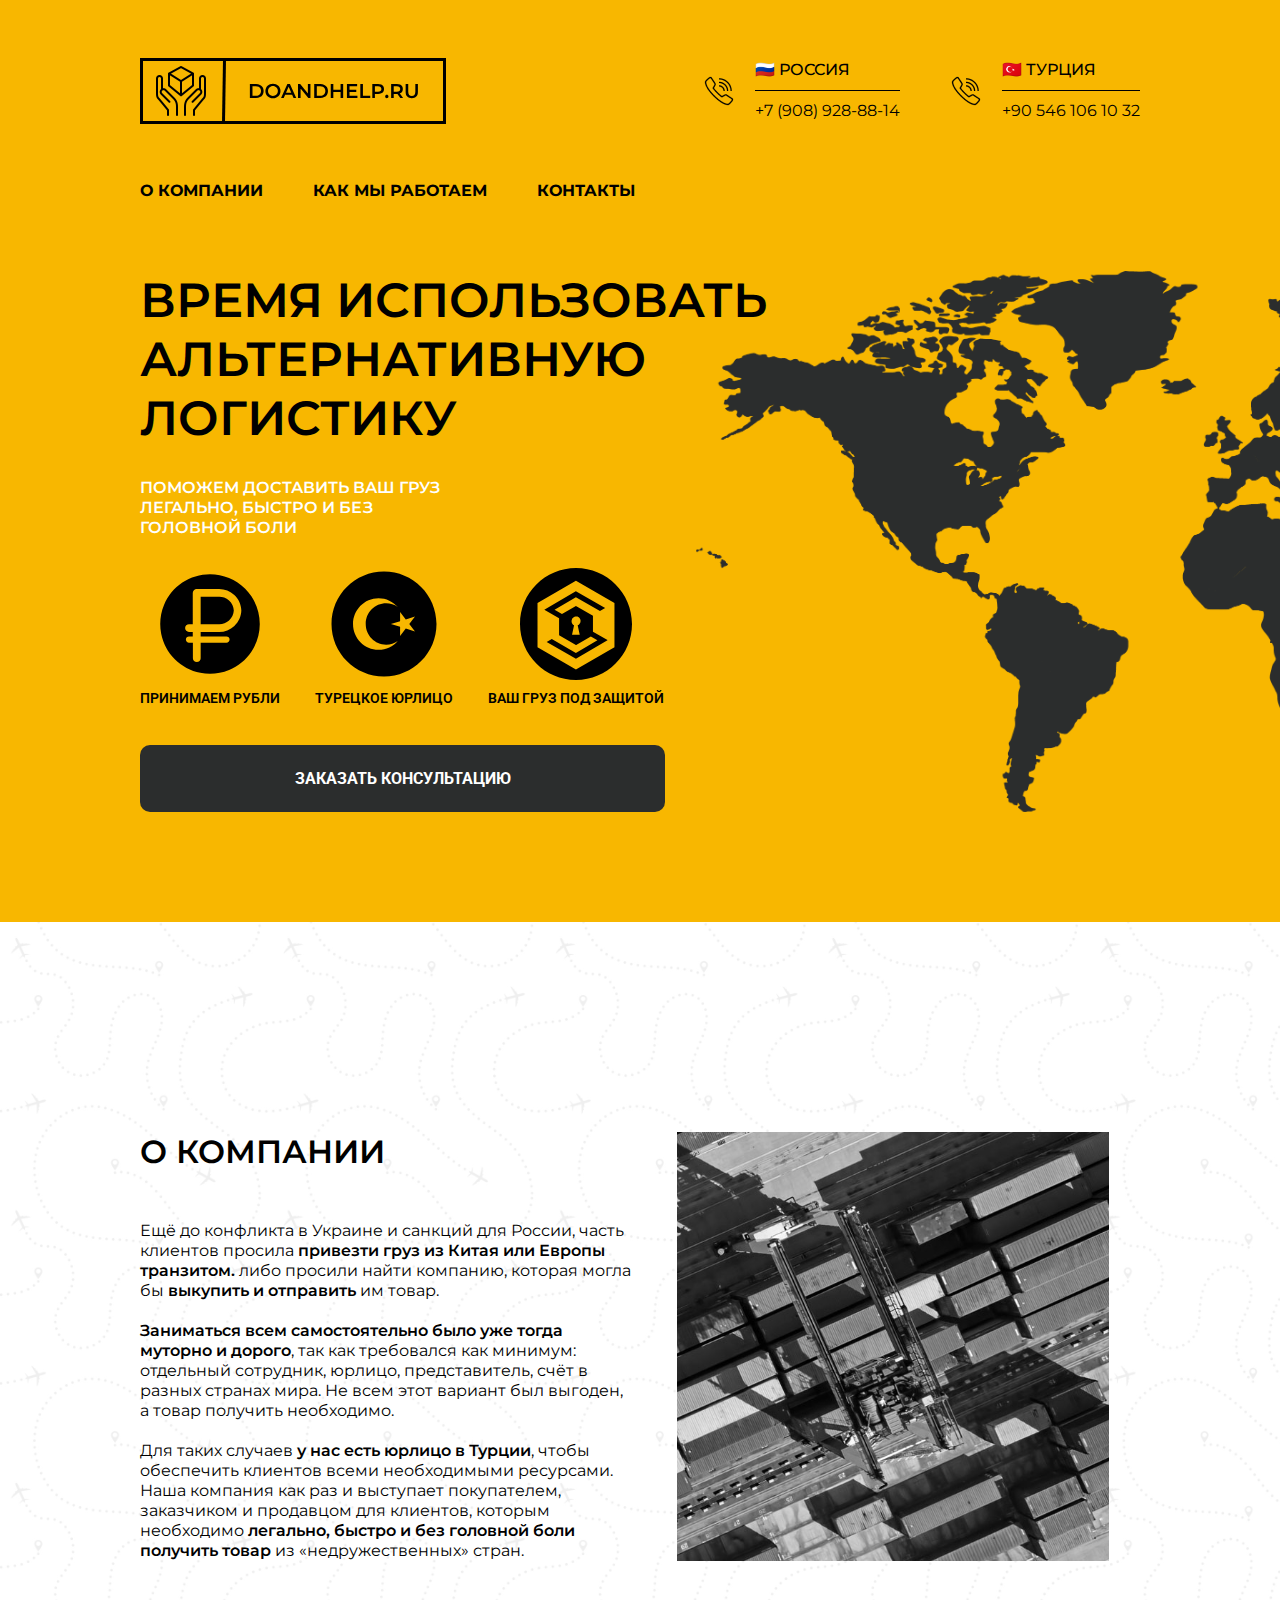
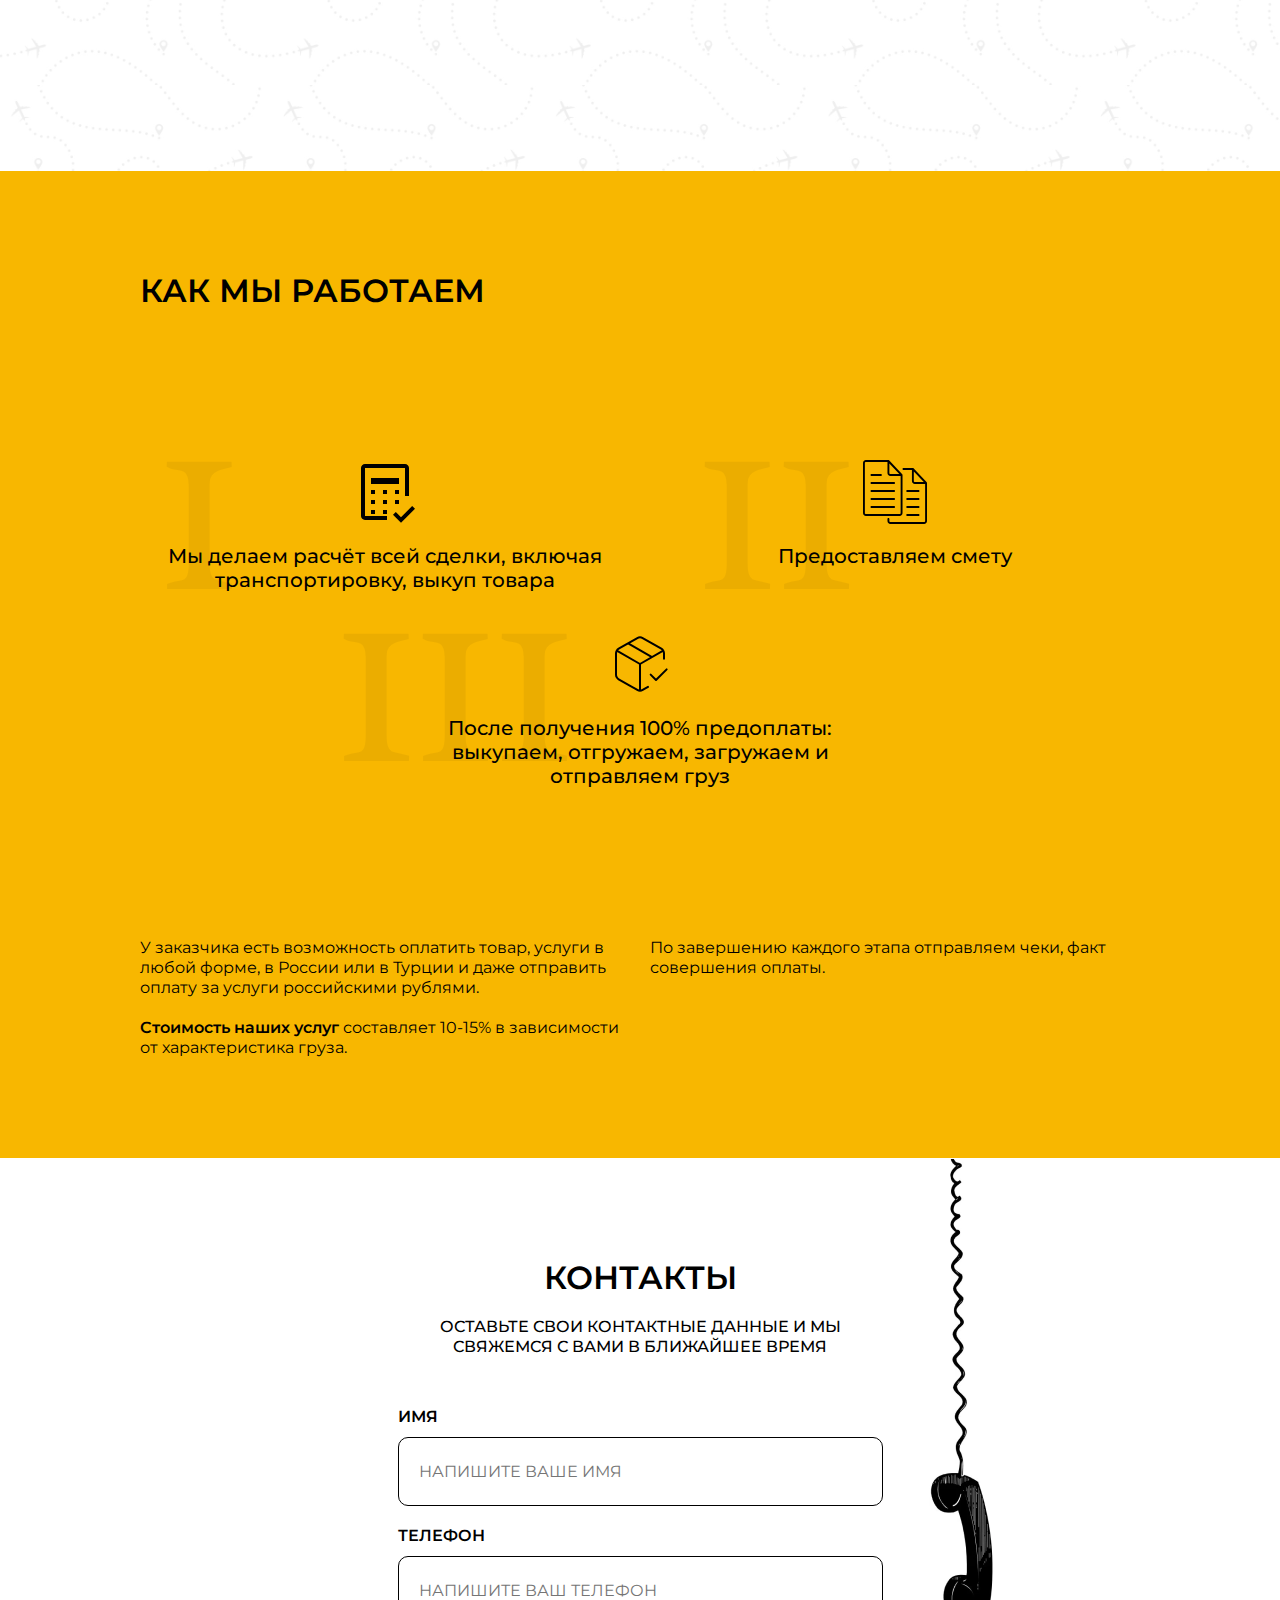
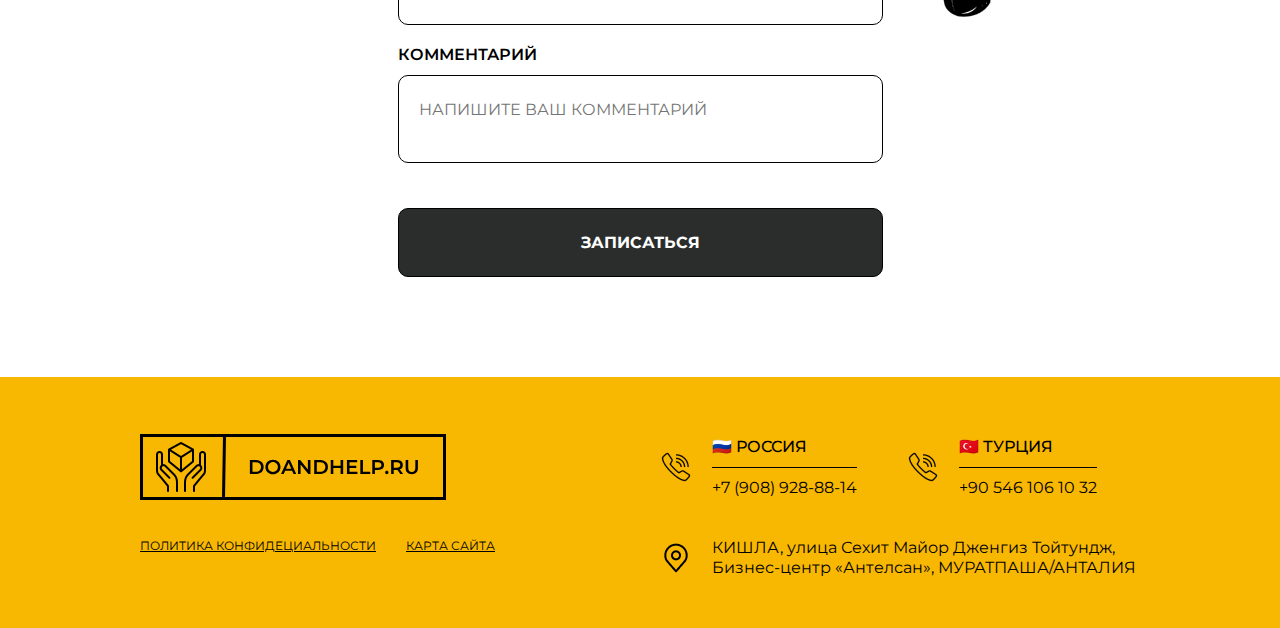
==== index.html @ f9868780 "init" ====
<!DOCTYPE html>
<html lang="ru">
  <head>
    <meta charset="UTF-8" />
    <meta name="format-detection" content="telephone=no" />
    <meta charset="utf-8" />
    <meta name="viewport" content="width=device-width, initial-scale=1.0" />
    <link rel="stylesheet" type="text/css" href="main/css/style.css?v=1" />
    <link
      href="https://fonts.googleapis.com/css2?family=Montserrat:ital,wght@0,400;0,500;0,600;0,700;1,400;1,600&display=swap"
      rel="stylesheet"
    />
    <script src="main/js/main.js" defer></script>
    <title>Title</title>
  </head>

  <body id="phone__menu-id-body">
    <div class="wrapper">
<header class="header">
  <div class="container">
    <div class="info__top d-flex-wrap">
      <div class="logo">
        <img src="main/img/icon/logo.svg" alt="" />
      </div>
      <div class="phone__menu">
        <div class="phone__open js-phone__open">
          <svg>
            <use xlink:href="/main/sprite/icon.svg#menu-btn"></use>
          </svg>
        </div>
        <nav id="phone__menu-id" class="phone__menu-nav">
          <div class="container">
            <div class="phone__main">
              <div class="phone__top">
                <div class="logo">
                  <img src="main/img/icon/logo.svg" alt="" />
                </div>
                <div class="phone__close js-phone__close">
                  <svg>
                    <use xlink:href="main/sprite/icon.svg#close-btn"></use>
                  </svg>
                </div>
              </div>
              <ul class="phone__menu-ul">
                <li class="phone__menu-li">
                  <a href="#about" class="phone__menu-a js-phone__close"
                    >О компании</a
                  >
                </li>
                <li class="phone__menu-li">
                  <a href="#work" class="phone__menu-a js-phone__close"
                    >как мы работаем</a
                  >
                </li>
                <li class="phone__menu-li">
                  <a href="#contacts" class="phone__menu-a js-phone__close"
                    >контакты</a
                  >
                </li>
              </ul>
              <div class="phone__bottom">
                <h3>
                  поможем доставить ваш груз легально, быстро и без головной
                  боли
                </h3>
                <ul class="d-flex">
                  <li class="d-flex">
                    <ul>
                      <li class="info__country">🇷🇺 Россия</li>
                      <li class="info__phone">
                        <a href="tel:+79089288814">+7 (908) 928-88-14</a>
                      </li>
                    </ul>
                  </li>
                  <li class="d-flex">
                    <ul>
                      <li class="info__country">🇹🇷 турция</li>
                      <li class="info__phone">
                        <a href="tel:+905461061032">+90 546 106 10 32</a>
                      </li>
                    </ul>
                  </li>
                </ul>
              </div>
            </div>
          </div>
        </nav>
      </div>
      <ul class="d-flex">
        <li class="d-flex">
          <ul>
            <li class="info__country">🇷🇺 Россия</li>
            <li class="info__phone">
              <a href="tel:+79089288814">+7 (908) 928-88-14</a>
            </li>
          </ul>
        </li>
        <li class="d-flex">
          <ul>
            <li class="info__country">🇹🇷 турция</li>
            <li class="info__phone">
              <a href="tel:+905461061032">+90 546 106 10 32</a>
            </li>
          </ul>
        </li>
      </ul>
    </div>
    <div class="header__bottom">
      <nav class="header__menu">
        <ul class="header__menu-ul">
          <li class="header__menu-li">
            <a href="#about" class="menu__a">о компании</a>
          </li>
          <li class="header__menu-li">
            <a href="#work" class="menu__a">как мы работаем</a>
          </li>
          <li class="header__menu-li">
            <a href="#contacts" class="menu__a">контакты</a>
          </li>
        </ul>
      </nav>
    </div>
  </div>
</header>

      <main class="main">
        <section class="section__main-back">
          <div class="container">
            <div class="section__main">
              <div class="title__main">
                <h1>ВРЕМЯ ИСПОЛЬЗОВАТЬ<br />АЛЬТЕРНАТИВНУЮ<br />ЛОГИСТИКУ</h1>
                <h3>
                  поможем доставить ваш груз<br />легально, быстро и без<br />головной
                  боли
                </h3>
              </div>
              <div class="services">
                <ul class="d-flex">
                  <li>принимаем рубли</li>
                  <li>турецкое юрлицо</li>
                  <li>ваш груз под защитой</li>
                </ul>
              </div>
              <a href="#" class="btn btn__main d-flex js-popup__main"
                >заказать консультацию</a
              >
            </div>
          </div>
        </section>
        <a name="about"></a>
        <section class="section__about-back">
          <div class="container">
            <div class="section__about d-flex-wrap">
              <article class="about__block-left">
                <h2 class="title__block">О компании</h2>
                <p class="text__block">
                  Ещё до конфликта в Украине и санкций для России, часть
                  клиентов просила
                  <span>привезти груз из Китая или Европы транзитом.</span> либо
                  просили найти компанию, которая могла бы
                  <span>выкупить и отправить</span> им товар.<br /><br />
                  <span
                    >Заниматься всем самостоятельно было уже тогда муторно и
                    дорого</span
                  >, так как требовался как минимум: отдельный сотрудник,
                  юрлицо, представитель, счёт в разных странах мира. Не всем
                  этот вариант был выгоден, а товар получить необходимо.<br /><br />Для
                  таких случаев <span>у нас есть юрлицо в Турции</span>, чтобы
                  обеспечить клиентов всеми необходимыми ресурсами. Наша
                  компания как раз и выступает покупателем, заказчиком и
                  продавцом для клиентов, которым необходимо
                  <span
                    >легально, быстро и без головной боли получить товар</span
                  >
                  из «недружественных» стран.
                </p>
              </article>
              <div class="about__block-right d-flex">
                <div class="about__img">
                  <img
                    src="/main/img/photo/about.png"
                    alt="О компании Doandhelp"
                  />
                </div>
              </div>
            </div>
          </div>
        </section>
        <a name="work"></a>
        <section class="section__work">
          <div class="container">
            <h2 class="title__block">Как мы работаем</h2>
            <div class="work-grid">
              <div class="work__block">
                <p class="text__block text__block-one">
                  Мы делаем расчёт всей сделки, включая транспортировку, выкуп
                  товара<span>I</span>
                </p>
              </div>
              <div class="work__block">
                <p class="text__block text__block-two">
                  Предоставляем смету<span>II</span>
                </p>
              </div>
              <div class="work__block work__block-big">
                <p class="text__block text__block-three">
                  После получения 100% предоплаты: выкупаем, отгружаем,
                  загружаем и отправляем груз<span>III</span>
                </p>
              </div>
            </div>
            <div class="work__info-main d-flex-wrap">
              <div class="work__info">
                <p class="text__block">
                  У заказчика есть возможность оплатить товар, услуги в любой
                  форме, в России или в Турции и даже отправить оплату за услуги
                  российскими рублями.<br /><br />
                  <span>Стоимость наших услуг</span> составляет 10-15% в
                  зависимости от характеристика груза.
                </p>
              </div>
              <div class="work__info">
                <p class="text__block">
                  По завершению каждого этапа отправляем чеки, факт совершения
                  оплаты.
                </p>
              </div>
            </div>
          </div>
        </section>
        <a name="contacts"></a>
        <section class="section__contacts">
          <div class="phone__abs">
            <img src="/main/img/photo/contact.png" alt="phone" />
          </div>
          <div class="container">
            <div class="contacts d-flex-col">
              <h2 class="title__block">Контакты</h2>
              <p>
                Оставьте свои контактные данные и мы свяжемся с вами в ближайшее
                время
              </p>
              <form action="post">
                <div class="contacts__form d-flex-col">
                  <div class="d-flex-col">
                    <label class="input__label" for="name-form">Имя</label>
                    <input
                      type="text"
                      name="name-form"
                      id="name-form"
                      class="input-lab"
                      required=""
                      placeholder="Напишите ваше имя"
                    />
                  </div>
                  <div class="d-flex-col">
                    <label class="input__label" for="phone-form">Телефон</label>
                    <input
                      type="text"
                      name="phone-form"
                      id="phone-form"
                      class="input-lab"
                      required=""
                      placeholder="Напишите ваш телефон"
                    />
                  </div>
                  <div class="d-flex-col">
                    <label class="input__label" for="message-form"
                      >Комментарий</label
                    >
                    <textarea
                      name="message-form"
                      class="input-lab"
                      required=""
                      placeholder="Напишите ваш комментарий"
                    ></textarea>
                  </div>
                  <input
                    type="submit"
                    id="button-form"
                    value="Записаться"
                    class="contacts__submit input-lab btn"
                  />
                </div>
              </form>
            </div>
          </div>
        </section>
      </main>

      <a class="js-back__top btn" title="Наверх">&uarr;</a>

<footer class="footer">
  <div class="container">
    <div class="footer__main">
      <div class="info__top d-flex-wrap">
        <div class="logo">
          <img src="main/img/icon/logo.svg" alt="" />
        </div>
        <ul class="d-flex">
          <li class="d-flex">
            <ul>
              <li class="info__country">🇷🇺 Россия</li>
              <li class="info__phone">
                <a href="tel:+79089288814">+7 (908) 928-88-14</a>
              </li>
            </ul>
          </li>
          <li class="d-flex">
            <ul>
              <li class="info__country">🇹🇷 турция</li>
              <li class="info__phone">
                <a href="tel:+905461061032">+90 546 106 10 32</a>
              </li>
            </ul>
          </li>
        </ul>
      </div>
      <div class="footer__bottom">
        <div class="d-flex-wrap">
          <div class="footer__info footer__info-left d-flex-wrap">
            <a href="main/download/text.rar" download=""
              >Политика конфидециальности</a
            >
            <a href="#">карта сайта</a>
          </div>
          <div class="footer__info footer__info-right d-flex">
            <span
              >КИШЛА, улица Сехит Майор Дженгиз Тойтундж, Бизнес-центр
              «Антелсан», МУРАТПАША/АНТАЛИЯ</span
            >
          </div>
        </div>
      </div>
    </div>
  </div>
</footer>
<div class="main__popup">
  <div class="cart-body">
    <div class="cart-close"></div>
    <div class="phone__abs">
      <img src="/main/img/photo/contact.png" alt="phone" />
    </div>
    <div class="contacts d-flex-col">
      <p>
        Оставьте свои контактные данные и мы свяжемся с вами в ближайшее время
      </p>
      <form action="post">
        <div class="contacts__form d-flex-col">
          <div class="d-flex-col">
            <label class="input__label phone__label" for="name-form">Имя</label>
            <input
              type="text"
              name="name-form"
              id="name-form"
              class="input-lab phone-lab"
              required=""
              placeholder="Напишите ваше имя"
            />
          </div>
          <div class="d-flex-col">
            <label class="input__label phone__label" for="phone-form"
              >Телефон</label
            >
            <input
              type="text"
              name="phone-form"
              id="phone-form"
              class="input-lab phone-lab"
              required=""
              placeholder="Напишите ваш телефон"
            />
          </div>
          <div class="d-flex-col">
            <label class="input__label phone__label" for="message-form"
              >Комментарий</label
            >
            <textarea
              name="message-form"
              class="input-lab phone-lab"
              required=""
              placeholder="Напишите ваш комментарий"
            ></textarea>
          </div>
          <input
            type="submit"
            id="button-form"
            value="Записаться"
            class="contacts__submit input-lab btn"
          />
        </div>
      </form>
    </div>
  </div>
</div>
    </div>
  </body>
</html>
---- main/css/style.css ----
@charset "UTF-8";
@import url("https://fonts.googleapis.com/css2?family=Roboto:wght@400;500;700&display=swap");
@import url("https://fonts.googleapis.com/css2?family=Radley&display=swap");
* {
  padding: 0px;
  margin: 0px;
  border: 0px;
}

*,
*:before,
*:after {
  -webkit-box-sizing: border-box;
          box-sizing: border-box;
}

:focus,
:active {
  outline: none;
}

a:focus,
a:active {
  outline: none;
}

html,
body {
  height: 100%;
}

body {
  line-height: 1;
  -ms-text-size-adjust: 100%;
  -moz-text-size-adjust: 100%;
  -webkit-text-size-adjust: 100%;
  -webkit-font-smoothing: antialiased;
  -moz-osx-font-smoothing: grayscale;
}

input,
button,
textarea {
  font-size: inherit;
}

button {
  cursor: pointer;
  color: inherit;
  background-color: inherit;
}

a {
  color: inherit;
}

a:link,
a:visited {
  text-decoration: none;
}

a:hover {
  text-decoration: none;
}

ul li {
  list-style: none;
}

img {
  vertical-align: top;
}

h1,
h2,
h3,
h4,
h5,
h6 {
  font-weight: inherit;
  font-size: inherit;
}

hr {
  border: none;
  background-color: #a0a1a1;
  color: #a0a1a1;
  height: 0.8px;
  width: 90%;
  margin: 0 auto;
}

@font-face {
  font-family: "20094";
  src: url("../fonts/20094.ttf") format("truetype");
  font-style: normal;
  font-weight: normal;
}
* {
  font-family: "Montserrat", sans-serif;
}

.d-flex {
  display: -webkit-box;
  display: -ms-flexbox;
  display: flex;
}

.d-flex-col {
  display: -webkit-box;
  display: -ms-flexbox;
  display: flex;
  -webkit-box-orient: vertical;
  -webkit-box-direction: normal;
      -ms-flex-direction: column;
          flex-direction: column;
}

.d-flex-row {
  display: -webkit-box;
  display: -ms-flexbox;
  display: flex;
  -webkit-box-orient: horizontal;
  -webkit-box-direction: normal;
      -ms-flex-direction: row;
          flex-direction: row;
}

.d-flex-wrap {
  display: -webkit-box;
  display: -ms-flexbox;
  display: flex;
  -ms-flex-wrap: wrap;
      flex-wrap: wrap;
}

.wrapper {
  min-height: 100%;
  display: -webkit-box;
  display: -ms-flexbox;
  display: flex;
  -webkit-box-orient: vertical;
  -webkit-box-direction: normal;
      -ms-flex-direction: column;
          flex-direction: column;
  position: relative;
  overflow: hidden;
  background-color: #f8b700;
}

.container {
  max-width: 1030px;
  margin: 0 auto;
  padding: 0 15px 0 15px;
}

/*-----Header-----*/
.header {
  position: relative;
  padding-top: 3.125rem;
}
@media (max-width: 1280px) {
  .header {
    padding-top: calc(
    1.875rem + (50 - 30) * ((100vw - 600px) /
          (1280 - 600))
  );
  }
}
@media (max-width: 600px) {
  .header {
    padding-top: calc(
    1.25rem + (30 - 20) * ((100vw - 320px) /
          (600 - 320))
  );
  }
  .header > .container > .info__top > div {
    -webkit-box-flex: 1;
        -ms-flex: 1 1 auto;
            flex: 1 1 auto;
  }
}

.info__top {
  -webkit-box-pack: justify;
      -ms-flex-pack: justify;
          justify-content: space-between;
  gap: 0.625rem;
  -webkit-box-align: center;
      -ms-flex-align: center;
          align-items: center;
}
.info__top > div {
  -webkit-box-flex: 1;
      -ms-flex: 1 1 14.40625rem;
          flex: 1 1 14.40625rem;
}
.info__top > ul {
  gap: 3.125rem;
  -webkit-box-flex: 1;
      -ms-flex: 1 1 20.65625rem;
          flex: 1 1 20.65625rem;
  -webkit-box-pack: end;
      -ms-flex-pack: end;
          justify-content: flex-end;
}
@media (max-width: 1280px) {
  .info__top > ul {
    gap: calc(
    0.625rem + (50 - 10) * ((100vw - 600px) /
          (1280 - 600))
  );
  }
}
@media (max-width: 600px) {
  .info__top > ul {
    gap: calc(
    0.625rem + (50 - 10) * ((100vw - 320px) /
          (600 - 320))
  );
    -ms-flex-pack: distribute;
        justify-content: space-around;
  }
}
.info__top > ul > li::before {
  content: " ";
  display: block;
  background-image: url(../img/icon/phone.png);
  background-repeat: no-repeat;
  background-size: contain;
  width: 32px;
  height: 32px;
  margin-right: 1.25rem;
  -ms-flex-item-align: center;
      -ms-grid-row-align: center;
      align-self: center;
}
@media (max-width: 1280px) {
  .info__top > ul > li::before {
    width: calc(
    16px + (32 - 16) * ((100vw - 600px) /
          (1280 - 600))
  );
    height: calc(
    16px + (32 - 16) * ((100vw - 600px) /
          (1280 - 600))
  );
    margin-right: calc(
    0.625rem + (20 - 10) * ((100vw - 600px) /
          (1280 - 600))
  );
  }
}
@media (max-width: 600px) {
  .info__top > ul > li::before {
    width: calc(
    16px + (32 - 16) * ((100vw - 320px) /
          (600 - 320))
  );
    height: calc(
    16px + (32 - 16) * ((100vw - 320px) /
          (600 - 320))
  );
    margin-right: calc(
    0.625rem + (20 - 10) * ((100vw - 320px) /
          (600 - 320))
  );
  }
}

.info__country,
.info__phone {
  font-size: 1rem;
  line-height: 1.25rem;
  text-transform: uppercase;
  color: #000000;
  padding: 0.625rem 0;
  white-space: nowrap;
}
@media (max-width: 1280px) {
  .info__country,
.info__phone {
    font-size: calc(
    0.875rem + (16 - 14) * ((100vw - 600px) /
          (1280 - 600))
  );
    line-height: calc(
    1.125rem + (20 - 18) * ((100vw - 600px) /
          (1280 - 600))
  );
    padding: calc(
    0.3125rem + (10 - 5) * ((100vw - 600px) /
          (1280 - 600))
  ) 0;
  }
}
@media (max-width: 600px) {
  .info__country,
.info__phone {
    font-size: calc(
    0.75rem + (16 - 12) * ((100vw - 320px) /
          (600 - 320))
  );
    line-height: calc(
    1rem + (20 - 16) * ((100vw - 320px) /
          (600 - 320))
  );
    padding: calc(
    0.3125rem + (10 - 5) * ((100vw - 320px) /
          (600 - 320))
  ) 0;
  }
}

.info__country {
  font-weight: 500;
}

.info__phone {
  font-weight: 400;
  border-top: 1px solid #000000;
  cursor: pointer;
}

.header__bottom {
  display: -webkit-box;
  display: -ms-flexbox;
  display: flex;
  margin-top: 3.125rem;
}

.logo {
  max-width: 306px;
  max-height: 66px;
}
@media (max-width: 600px) {
  .logo {
    max-width: calc(
    9.375rem + (306 - 150) * ((100vw - 320px) /
          (600 - 320))
  );
  }
}
.logo img {
  width: 100%;
  height: 100%;
  -o-object-fit: contain;
     object-fit: contain;
}

@media (max-width: 600px) {
  .header__menu {
    display: none;
  }
}
.header__menu-ul {
  display: -webkit-box;
  display: -ms-flexbox;
  display: flex;
  gap: 3.125rem;
}

.header__menu-li a {
  font-weight: 700;
  font-size: 1rem;
  line-height: 1.25rem;
  text-transform: uppercase;
  color: #000000;
}

.phone__menu {
  display: none;
}

@media (max-width: 600px) {
  .phone__menu {
    display: block;
  }
}
.phone__open {
  width: 35px;
  height: 35px;
  position: relative;
  margin-left: auto;
}

.phone__open svg {
  width: 100%;
  height: 100%;
  -o-object-fit: contain;
     object-fit: contain;
  position: absolute;
  top: 0;
  left: 0;
  cursor: pointer;
}

.phone__menu-nav {
  width: 0;
  position: fixed;
  top: 0;
  left: 0;
  right: 0;
  overflow-x: hidden;
  -webkit-transition: 0.3s;
  transition: 0.3s;
  height: 100%;
  background: #f7f7f7;
  background-color: #f8b700;
  z-index: 1000;
}
.phone__menu-nav > .container {
  height: 100%;
}
.phone__menu-nav::before {
  display: block;
  content: "";
  position: absolute;
  top: 0;
  left: 0;
  right: 0;
  bottom: 0;
  background: url(../img/background/back.png);
  z-index: -1;
  background-repeat: no-repeat;
  background-size: cover;
  opacity: 0.1;
  background-position-x: -600px;
}

.phone__top {
  display: -webkit-box;
  display: -ms-flexbox;
  display: flex;
  -webkit-box-pack: justify;
      -ms-flex-pack: justify;
          justify-content: space-between;
  width: 100%;
  -webkit-box-align: center;
      -ms-flex-align: center;
          align-items: center;
}
@media (max-width: 600px) {
  .phone__top {
    padding-top: calc(
    1.25rem + (30 - 20) * ((100vw - 320px) /
          (600 - 320))
  );
  }
}

.phone__main {
  display: -webkit-box;
  display: -ms-flexbox;
  display: flex;
  -webkit-box-orient: vertical;
  -webkit-box-direction: normal;
      -ms-flex-direction: column;
          flex-direction: column;
  -webkit-box-align: center;
      -ms-flex-align: center;
          align-items: center;
  -webkit-box-pack: justify;
      -ms-flex-pack: justify;
          justify-content: space-between;
  height: 100%;
}

.phone__bottom h3 {
  font-weight: 600;
  font-size: 1rem;
  line-height: 1.25rem;
  text-align: center;
  text-transform: uppercase;
  color: #000000;
  padding-bottom: 2.8125rem;
}
.phone__bottom > .d-flex {
  -ms-flex-pack: distribute;
      justify-content: space-around;
}
.phone__bottom > ul > li::before {
  content: " ";
  display: block;
  background-image: url(../img/icon/phone.png);
  background-repeat: no-repeat;
  background-size: contain;
  width: 32px;
  height: 32px;
  margin-right: 1.25rem;
  -ms-flex-item-align: center;
      -ms-grid-row-align: center;
      align-self: center;
}
@media (max-width: 1280px) {
  .phone__bottom > ul > li::before {
    width: calc(
    16px + (32 - 16) * ((100vw - 600px) /
          (1280 - 600))
  );
    height: calc(
    16px + (32 - 16) * ((100vw - 600px) /
          (1280 - 600))
  );
    margin-right: calc(
    0.625rem + (20 - 10) * ((100vw - 600px) /
          (1280 - 600))
  );
  }
}
@media (max-width: 600px) {
  .phone__bottom > ul > li::before {
    width: calc(
    16px + (32 - 16) * ((100vw - 320px) /
          (600 - 320))
  );
    height: calc(
    16px + (32 - 16) * ((100vw - 320px) /
          (600 - 320))
  );
    margin-right: calc(
    0.625rem + (20 - 10) * ((100vw - 320px) /
          (600 - 320))
  );
  }
}

.phone__close {
  width: 25px;
  height: 25px;
}

.phone__close svg {
  width: 100%;
  height: 100%;
  -o-object-fit: cover;
     object-fit: cover;
  cursor: pointer;
}

.phone__menu-ul {
  display: -webkit-box;
  display: -ms-flexbox;
  display: flex;
  -webkit-box-orient: vertical;
  -webkit-box-direction: normal;
      -ms-flex-direction: column;
          flex-direction: column;
  gap: 10px;
  -webkit-box-align: center;
      -ms-flex-align: center;
          align-items: center;
}

.phone__menu-li {
  padding: 5px 0;
}

.phone__menu-a {
  font-weight: 700;
  font-size: 1.5625rem;
  line-height: 1.875rem;
  text-align: center;
  text-transform: uppercase;
  color: #000000;
  white-space: nowrap;
}

.js-open__menu {
  width: 100%;
}

.js-close__menu {
  width: 0;
}

/*-----Main------*/
.main {
  -webkit-box-flex: 1;
      -ms-flex: 1 1 auto;
          flex: 1 1 auto;
}

.section__main-back {
  background-image: url(../img/background/back.png);
  background-repeat: no-repeat;
  background-size: contain;
  background-position-x: calc(
    360px + (775 - 360) * ((100vw - 600px) /
          (1440 - 600))
  );
}
@media (max-width: 600px) {
  .section__main-back {
    background-image: none;
  }
}

.section__main {
  margin-bottom: 6.875rem;
}

.title__main {
  margin-top: 4.375rem;
}
@media (max-width: 600px) {
  .title__main {
    margin-top: calc(
    1.875rem + (70 - 30) * ((100vw - 320px) /
          (600 - 320))
  );
  }
}
.title__main h1,
.title__main h3 {
  font-weight: 600;
  text-transform: uppercase;
}
.title__main h1 {
  font-size: 3rem;
  line-height: 3.6875rem;
  color: #000000;
}
@media (max-width: 1280px) {
  .title__main h1 {
    font-size: calc(
    1.875rem + (48 - 30) * ((100vw - 600px) /
          (1280 - 600))
  );
    line-height: calc(
    2.5rem + (59 - 40) * ((100vw - 600px) /
          (1280 - 600))
  );
  }
}
@media (max-width: 600px) {
  .title__main h1 {
    font-size: calc(
    1.375rem + (40 - 22) * ((100vw - 320px) /
          (600 - 320))
  );
    line-height: calc(
    2.1875rem + (50 - 35) * ((100vw - 320px) /
          (600 - 320))
  );
  }
}
.title__main h3 {
  margin-top: 1.875rem;
  font-size: 1rem;
  line-height: 1.25rem;
  color: #ffffff;
}
@media (max-width: 1280px) {
  .title__main h3 {
    font-size: calc(
    0.875rem + (16 - 14) * ((100vw - 600px) /
          (1280 - 600))
  );
    line-height: calc(
    1.25rem + (20 - 20) * ((100vw - 600px) /
          (1280 - 600))
  );
  }
}
@media (max-width: 600px) {
  .title__main h3 {
    font-size: calc(
    0.875rem + (16 - 14) * ((100vw - 320px) /
          (600 - 320))
  );
    line-height: calc(
    1.25rem + (20 - 20) * ((100vw - 320px) /
          (600 - 320))
  );
    margin-top: calc(
    1.875rem + (50 - 30) * ((100vw - 320px) /
          (600 - 320))
  );
  }
}

.services {
  margin: 1.875rem 0 2.5rem 0;
}
@media (max-width: 600px) {
  .services {
    margin: calc(
    3.125rem + (80 - 50) * ((100vw - 320px) /
          (600 - 320))
  ) 0 calc(
    2.5rem + (70 - 40) * ((100vw - 320px) /
          (600 - 320))
  ) 0;
  }
}
.services ul {
  gap: 2.1875rem;
}
@media (max-width: 1280px) {
  .services ul {
    gap: calc(
    1.25rem + (35 - 20) * ((100vw - 600px) /
          (1280 - 600))
  );
  }
}
@media (max-width: 600px) {
  .services ul {
    gap: calc(
    0.9375rem + (35 - 15) * ((100vw - 320px) /
          (600 - 320))
  );
  }
}
.services ul > li {
  font-family: "Roboto";
  font-weight: 600;
  font-size: 0.875rem;
  line-height: 1rem;
  text-transform: uppercase;
  color: #000000;
  text-align: center;
}
@media (max-width: 1280px) {
  .services ul > li {
    font-size: calc(
    0.75rem + (14 - 12) * ((100vw - 600px) /
          (1280 - 600))
  );
    line-height: calc(
    0.875rem + (14 - 14) * ((100vw - 600px) /
          (1280 - 600))
  );
  }
}
@media (max-width: 600px) {
  .services ul > li {
    font-size: calc(
    0.625rem + (14 - 10) * ((100vw - 320px) /
          (600 - 320))
  );
    line-height: calc(
    0.75rem + (14 - 12) * ((100vw - 320px) /
          (600 - 320))
  );
  }
}
.services ul > li::before {
  content: " ";
  display: block;
  background-repeat: no-repeat;
  background-size: contain;
  width: 64px;
  height: 64px;
  margin: 0 auto;
  margin-bottom: 0.625rem;
}
@media (max-width: 1280px) {
  .services ul > li::before {
    width: calc(
    49px + (64 - 49) * ((100vw - 600px) /
          (1280 - 600))
  );
    height: calc(
    49px + (64 - 49) * ((100vw - 600px) /
          (1280 - 600))
  );
  }
}
@media (max-width: 1280px) {
  .services ul > li::before {
    width: calc(
    44px + (64 - 44) * ((100vw - 320px) /
          (600 - 320))
  );
    height: calc(
    44px + (64 - 44) * ((100vw - 320px) /
          (600 - 320))
  );
  }
}
.services ul > li:nth-child(1)::before {
  background-image: url(../img/icon/ruble.svg);
}
.services ul > li:nth-child(2)::before {
  background-image: url(../img/icon/turkey.svg);
}
.services ul > li:nth-child(3)::before {
  background-image: url(../img/icon/block.svg);
}

.btn__main {
  font-family: "Roboto", sans-serif;
  font-weight: 700;
  font-size: 1rem;
  line-height: 1.1875rem;
  text-transform: uppercase;
  color: #ffffff;
  background: #2b2d2d;
  border-radius: 0.625rem;
  -webkit-border-radius: 0.625rem;
  -moz-border-radius: 0.625rem;
  -ms-border-radius: 0.625rem;
  -o-border-radius: 0.625rem;
  max-width: 32.8125rem;
  -webkit-box-flex: 1;
      -ms-flex: 1;
          flex: 1;
  padding: 1.5rem;
  -webkit-box-pack: center;
      -ms-flex-pack: center;
          justify-content: center;
}
@media (max-width: 1280px) {
  .btn__main {
    max-width: calc(
    26.875rem + (525 - 430) * ((100vw - 600px) /
          (1280 - 600))
  );
  }
}
@media (max-width: 600px) {
  .btn__main {
    max-width: calc(
    23.125rem + (525 - 370) * ((100vw - 400px) /
          (600 - 400))
  );
  }
}

.btn {
  transition: 0.3s;
  -webkit-transition: 0.3s;
  -moz-transition: 0.3s;
  -ms-transition: 0.3s;
  -o-transition: 0.3s;
  cursor: pointer;
}
.btn:hover {
  background: #000000;
}
.btn:active {
  background: #101010;
}

/*-----SECOND SECTION-----*/
.section__about-back {
  background-color: #ffffff;
  position: relative;
  z-index: 0;
}
.section__about-back::before {
  display: block;
  content: "";
  position: absolute;
  top: 0;
  left: 0;
  right: 0;
  bottom: 0;
  background: url(../img/background/back3.png);
  z-index: -1;
  background-repeat: repeat;
  background-size: contain;
}

.section__about {
  gap: 0.625rem;
  padding: 13.125rem 0;
}
@media (max-width: 1280px) {
  .section__about {
    padding: calc(
    7.5rem + (210 - 120) * ((100vw - 600px) /
          (1280 - 600))
  ) 0;
  }
}
@media (max-width: 600px) {
  .section__about {
    gap: calc(
    1.875rem + (40 - 30) * ((100vw - 320px) /
          (600 - 320))
  );
    padding: calc(
    4.375rem + (120 - 70) * ((100vw - 320px) /
          (600 - 320))
  ) 0;
  }
}

.about__block-left {
  -webkit-box-flex: 1;
      -ms-flex: 1 1 17.53125rem;
          flex: 1 1 17.53125rem;
}
.about__block-left h2 {
  margin-bottom: 3.125rem;
}
@media (max-width: 1280px) {
  .about__block-left h2 {
    margin-bottom: calc(
    1.25rem + (50 - 20) * ((100vw - 600px) /
          (1280 - 600))
  );
  }
}
@media (max-width: 600px) {
  .about__block-left h2 {
    margin-bottom: calc(
    1.25rem + (50 - 20) * ((100vw - 320px) /
          (600 - 320))
  );
  }
}

.about__block-right {
  -webkit-box-flex: 1;
      -ms-flex: 1 1 17.53125rem;
          flex: 1 1 17.53125rem;
}

.title__block {
  font-weight: 600;
  font-size: 2rem;
  line-height: 2.4375rem;
  text-transform: uppercase;
  color: #000000;
}
@media (max-width: 1280px) {
  .title__block {
    font-size: calc(
    1.25rem + (32 - 20) * ((100vw - 600px) /
          (1280 - 600))
  );
    line-height: calc(
    1.6875rem + (39 - 27) * ((100vw - 600px) /
          (1280 - 600))
  );
  }
}
@media (max-width: 600px) {
  .title__block {
    font-size: calc(
    1.25rem + (32 - 20) * ((100vw - 320px) /
          (600 - 320))
  );
    line-height: calc(
    1.6875rem + (39 - 27) * ((100vw - 320px) /
          (600 - 320))
  );
  }
}

.text__block {
  font-weight: 400;
  font-size: 1rem;
  line-height: 1.25rem;
  color: #000000;
}
.text__block span {
  font-weight: 600;
}
@media (max-width: 1280px) {
  .text__block {
    font-size: calc(
    0.875rem + (16 - 14) * ((100vw - 600px) /
          (1280 - 600))
  );
    line-height: calc(
    1.125rem + (20 - 18) * ((100vw - 600px) /
          (1280 - 600))
  );
  }
}
@media (max-width: 600px) {
  .text__block {
    font-size: calc(
    0.875rem + (16 - 14) * ((100vw - 320px) /
          (600 - 320))
  );
    line-height: calc(
    1.125rem + (20 - 18) * ((100vw - 320px) /
          (600 - 320))
  );
  }
}

.about__img {
  max-width: 432px;
  max-height: 432px;
  margin: 0 auto;
}
@media (max-width: 600px) {
  .about__img {
    max-width: 600px;
  }
}
.about__img img {
  -o-object-fit: cover;
     object-fit: cover;
  width: 100%;
  height: 100%;
}

/*-----SECOND SECTION-----*/
/*-----WORK-----*/
.section__work {
  padding: 6.25rem 0;
}
@media (max-width: 600px) {
  .section__work {
    padding: calc(
    4.375rem + (100 - 70) * ((100vw - 320px) /
          (600 - 320))
  ) 0;
  }
}

.work-grid {
  margin: 9.375rem 0;
  display: -ms-grid;
  display: grid;
  grid-template-columns: repeat(auto-fit, minmax(21.875rem, 1fr));
  -webkit-column-gap: 1.25rem;
     -moz-column-gap: 1.25rem;
          column-gap: 1.25rem;
  row-gap: 2.5rem;
}
@media (max-width: 750px) {
  .work-grid {
    grid-template-columns: repeat(auto-fit, minmax(17.21875rem, 1fr));
  }
}
@media (max-width: 600px) {
  .work-grid {
    margin: calc(
    5rem + (150 - 80) * ((100vw - 320px) /
          (600 - 320))
  ) 0;
  }
}

.work__block {
  display: -webkit-box;
  display: -ms-flexbox;
  display: flex;
  -webkit-box-pack: center;
      -ms-flex-pack: center;
          justify-content: center;
}
.work__block > .text__block {
  position: relative;
  text-align: center;
  font-weight: 500;
  font-size: 1.25rem;
  line-height: 1.5rem;
}
@media (max-width: 1280px) {
  .work__block > .text__block {
    font-size: calc(
    1rem + (20 - 16) * ((100vw - 600px) /
          (1280 - 600))
  );
    line-height: calc(
    1.25rem + (24 - 20) * ((100vw - 600px) /
          (1280 - 600))
  );
  }
}
@media (max-width: 600px) {
  .work__block > .text__block {
    font-size: calc(
    1rem + (20 - 16) * ((100vw - 320px) /
          (600 - 320))
  );
    line-height: calc(
    1.25rem + (24 - 20) * ((100vw - 320px) /
          (600 - 320))
  );
  }
}
.work__block > .text__block > span {
  position: absolute;
  top: 0;
  font-family: "Radley", serif;
  font-weight: 400;
  font-size: 200px;
  line-height: 125px;
  text-align: center;
  color: rgba(0, 0, 0, 0.05);
}
.work__block > .text__block::before {
  content: " ";
  display: block;
  background-repeat: no-repeat;
  background-size: contain;
  width: 64px;
  height: 64px;
  margin: 0 auto 20px auto;
}

.text__block-one > span {
  left: 1.25rem;
}
@media (max-width: 600px) {
  .text__block-one > span {
    left: calc(
    1.25rem + (90 - 20) * ((100vw - 320px) /
          (600 - 320))
  );
  }
}
.text__block-one::before {
  background-image: url(../img/icon/calc.svg);
}

.text__block-two > span {
  left: -5rem;
}
@media (max-width: 600px) {
  .text__block-two > span {
    left: calc(
    -1.875rem + (-80 - -30) * ((100vw - 320px) /
          (600 - 320))
  );
  }
}
.text__block-two::before {
  background-image: url(../img/icon/documents.svg);
}

.text__block-three > span {
  left: -5rem;
}
@media (max-width: 600px) {
  .text__block-three > span {
    left: calc(
    1.25rem + (27 - 20) * ((100vw - 320px) /
          (600 - 320))
  );
  }
}
.text__block-three::before {
  background-image: url(../img/icon/box.svg);
}

.work__block-big {
  -ms-grid-column-span: 2;
  grid-column: span 2;
}
@media (max-width: 600px) {
  .work__block-big {
    -ms-grid-column-span: 1;
    grid-column: span 1;
  }
}
.work__block-big > .text__block {
  max-width: 27.875rem;
}

.work__info-main {
  gap: 1.25rem;
}

.work__info {
  -webkit-box-flex: 1;
      -ms-flex: 1 1 17.53125rem;
          flex: 1 1 17.53125rem;
}

/*-----SECOND SECTION-----*/
/*-----CONTACTS-----*/
.section__contacts {
  background-color: #ffffff;
  padding: 6.25rem 0;
  position: relative;
}
@media (max-width: 600px) {
  .section__contacts {
    padding: calc(
    4.375rem + (100 - 70) * ((100vw - 320px) /
          (600 - 320))
  ) 0;
  }
}

.phone__abs {
  position: absolute;
  top: 0;
  right: 22%;
  width: 91px;
  height: 470px;
}
@media (max-width: 1280px) {
  .phone__abs {
    right: calc(
    5px + (280 - 5) * ((100vw - 600px) /
          (1280 - 600))
  );
  }
}
@media (max-width: 600px) {
  .phone__abs {
    display: none;
  }
}
.phone__abs img {
  width: 100%;
  height: 100%;
  -o-object-fit: contain;
     object-fit: contain;
}

.contacts {
  -webkit-box-align: center;
      -ms-flex-align: center;
          align-items: center;
  max-width: 30.3125rem;
  margin: 0 auto;
  position: relative;
}
@media (max-width: 1280px) {
  .contacts {
    max-width: calc(
    25rem + (485 - 400) * ((100vw - 600px) /
          (1280 - 600))
  );
  }
}
.contacts p {
  font-weight: 500;
  font-size: 1rem;
  line-height: 1.25rem;
  text-align: center;
  text-transform: uppercase;
  color: #000000;
  padding: 1.25rem 0 3.125rem 0;
}
@media (max-width: 1280px) {
  .contacts p {
    font-size: calc(
    0.875rem + (16 - 14) * ((100vw - 600px) /
          (1280 - 600))
  );
    line-height: calc(
    1.125rem + (20 - 18) * ((100vw - 600px) /
          (1280 - 600))
  );
  }
}
@media (max-width: 600px) {
  .contacts p {
    font-size: calc(
    0.875rem + (16 - 14) * ((100vw - 320px) /
          (600 - 320))
  );
    line-height: calc(
    1.125rem + (20 - 18) * ((100vw - 320px) /
          (600 - 320))
  );
  }
}
.contacts form {
  width: 100%;
}

.contacts__form {
  gap: 1.25rem;
}
.contacts__form div {
  width: 100%;
}

.input__label {
  font-weight: 600;
  font-size: 1rem;
  line-height: 1.25rem;
  text-transform: uppercase;
  color: #000000;
  margin-bottom: 0.625rem;
}
@media (max-width: 1280px) {
  .input__label {
    font-size: calc(
    0.875rem + (16 - 14) * ((100vw - 600px) /
          (1280 - 600))
  );
    line-height: calc(
    1.125rem + (20 - 18) * ((100vw - 600px) /
          (1280 - 600))
  );
  }
}
@media (max-width: 600px) {
  .input__label {
    font-size: calc(
    0.875rem + (16 - 14) * ((100vw - 320px) /
          (600 - 320))
  );
    line-height: calc(
    1.125rem + (20 - 18) * ((100vw - 320px) /
          (600 - 320))
  );
  }
}

.input-lab {
  -webkit-box-flex: 1;
      -ms-flex: 1;
          flex: 1;
  background: #ffffff;
  border: 1px solid #000000;
  border-radius: 0.625rem;
  padding: 1.5rem 0 1.5rem 1.25rem;
  font-weight: 400;
  font-size: 1rem;
  line-height: 1.1875rem;
  text-transform: uppercase;
  color: #666666;
  -webkit-border-radius: 0.625rem;
  -moz-border-radius: 0.625rem;
  -ms-border-radius: 0.625rem;
  -o-border-radius: 0.625rem;
  resize: none;
}
@media (max-width: 1280px) {
  .input-lab {
    font-size: calc(
    0.875rem + (16 - 14) * ((100vw - 600px) /
          (1280 - 600))
  );
    line-height: calc(
    1.0625rem + (19 - 17) * ((100vw - 600px) /
          (1280 - 600))
  );
  }
}
@media (max-width: 600px) {
  .input-lab {
    font-size: calc(
    0.875rem + (16 - 14) * ((100vw - 320px) /
          (600 - 320))
  );
    line-height: calc(
    1.0625rem + (19 - 17) * ((100vw - 320px) /
          (600 - 320))
  );
  }
}
.input-lab:focus {
  color: #000000;
}

.contacts__submit {
  margin-top: 1.5625rem;
  background: #2b2d2d;
  text-align: center;
  font-weight: 700;
  text-transform: uppercase;
  color: #ffffff;
  padding: 1.5rem 1.25rem 1.5rem 1.25rem;
}

/*-----CONTACTS-----*/
/*-----Footer-----*/
.footer {
  -webkit-box-flex: 0;
      -ms-flex: 0 0 auto;
          flex: 0 0 auto;
  padding: 3.125rem 0;
}

.footer__main > .info__top > .d-flex {
  max-width: 30rem;
  -webkit-box-pack: start;
      -ms-flex-pack: start;
          justify-content: flex-start;
}
@media (max-width: 600px) {
  .footer__main > .info__top > .d-flex {
    -ms-flex-pack: distribute;
        justify-content: space-around;
  }
}

.footer__bottom {
  margin-top: 1.875rem;
}
.footer__bottom > .d-flex-wrap {
  gap: 0.625rem;
}
@media (max-width: 600px) {
  .footer__bottom > .d-flex-wrap {
    gap: 2.5rem;
    -ms-flex-wrap: wrap-reverse;
        flex-wrap: wrap-reverse;
  }
}

.footer__info-left {
  -webkit-box-flex: 1;
      -ms-flex: 1 1 14.40625rem;
          flex: 1 1 14.40625rem;
  gap: 1.875rem;
}
@media (max-width: 1280px) {
  .footer__info-left {
    gap: calc(
    0.625rem + (30 - 10) * ((100vw - 600px) /
          (1280 - 600))
  );
  }
}
@media (max-width: 600px) {
  .footer__info-left {
    gap: calc(
    0.625rem + (30 - 10) * ((100vw - 320px) /
          (600 - 320))
  );
    -webkit-box-pack: center;
        -ms-flex-pack: center;
            justify-content: center;
  }
}

.footer__info-right {
  -webkit-box-flex: 1;
      -ms-flex: 1 1 20.65625rem;
          flex: 1 1 20.65625rem;
  -webkit-box-pack: end;
      -ms-flex-pack: end;
          justify-content: flex-end;
  max-width: 30rem;
}

.footer__info a,
.footer__info span {
  color: #000000;
  font-weight: 400;
}
.footer__info a {
  font-size: 0.75rem;
  line-height: 0.9375rem;
  -webkit-text-decoration-line: underline;
          text-decoration-line: underline;
  text-transform: uppercase;
}
@media (max-width: 1280px) {
  .footer__info a {
    font-size: calc(
    0.625rem + (12 - 10) * ((100vw - 600px) /
          (1280 - 600))
  );
    line-height: calc(
    0.8125rem + (15 - 13) * ((100vw - 600px) /
          (1280 - 600))
  );
  }
}
@media (max-width: 600px) {
  .footer__info a {
    font-size: calc(
    0.625rem + (12 - 10) * ((100vw - 320px) /
          (600 - 320))
  );
    line-height: calc(
    0.8125rem + (15 - 13) * ((100vw - 320px) /
          (600 - 320))
  );
  }
}
.footer__info span {
  font-size: 1rem;
  line-height: 1.25rem;
  display: -webkit-box;
  display: -ms-flexbox;
  display: flex;
}
@media (max-width: 1280px) {
  .footer__info span {
    font-size: calc(
    0.875rem + (16 - 14) * ((100vw - 600px) /
          (1280 - 600))
  );
    line-height: calc(
    1.125rem + (20 - 18) * ((100vw - 600px) /
          (1280 - 600))
  );
  }
}
@media (max-width: 600px) {
  .footer__info span {
    font-size: calc(
    0.75rem + (16 - 12) * ((100vw - 320px) /
          (600 - 320))
  );
    line-height: calc(
    1rem + (20 - 16) * ((100vw - 320px) /
          (600 - 320))
  );
  }
}
.footer__info span::before {
  content: " ";
  display: block;
  background-image: url(../img/icon/location.png);
  background-repeat: no-repeat;
  background-size: contain;
  width: 32px;
  height: 32px;
  margin-right: 1.25rem;
  -ms-flex-item-align: center;
      -ms-grid-row-align: center;
      align-self: center;
  -ms-flex-negative: 0;
      flex-shrink: 0;
}
@media (max-width: 1280px) {
  .footer__info span::before {
    width: calc(
    16px + (32 - 16) * ((100vw - 600px) /
          (1280 - 600))
  );
    height: calc(
    16px + (32 - 16) * ((100vw - 600px) /
          (1280 - 600))
  );
    margin-right: calc(
    0.625rem + (20 - 10) * ((100vw - 600px) /
          (1280 - 600))
  );
  }
}
@media (max-width: 600px) {
  .footer__info span::before {
    width: calc(
    16px + (32 - 16) * ((100vw - 320px) /
          (600 - 320))
  );
    height: calc(
    16px + (32 - 16) * ((100vw - 320px) /
          (600 - 320))
  );
    margin-right: calc(
    0.625rem + (20 - 10) * ((100vw - 320px) /
          (600 - 320))
  );
  }
}

/*btn up*/
.js-back__top {
  position: fixed;
  bottom: 80px;
  right: 60px;
  z-index: 999;
  width: 40px;
  height: 40px;
  text-align: center;
  line-height: 30px;
  background: #000000;
  color: #ffffff;
  cursor: pointer;
  border-radius: 2px;
  display: none;
  transition: 0.3s;
  -webkit-transition: 0.3s;
  -moz-transition: 0.3s;
  -ms-transition: 0.3s;
  -o-transition: 0.3s;
  -webkit-box-align: center;
      -ms-flex-align: center;
          align-items: center;
  -webkit-box-pack: center;
      -ms-flex-pack: center;
          justify-content: center;
  font-size: 1.5625rem;
}
@media (max-width: 600px) {
  .js-back__top {
    bottom: 30px;
    right: 15px;
  }
}

.js-back__top:hover {
  background: #141414;
}

.js-back__top-show {
  display: -webkit-box;
  display: -ms-flexbox;
  display: flex;
}

/*btn up*/
/*modal window popup main*/
/* Модальное окно */
.main__popup {
  display: none;
  /* visibility: hidden; */
  position: fixed;
  top: 0;
  left: 0;
  right: 0;
  bottom: 0;
  overflow: auto;
  width: 100%;
  height: 100%;
  background-color: rgba(0, 0, 0, 0.95);
  z-index: 1000;
}

.cart-body {
  position: relative;
  margin: auto;
  min-width: 12.5rem;
  min-height: 12.5rem;
  overflow: auto;
  border-radius: 3px;
  background: #ffffff;
  border: 1px solid #000000;
  z-index: 1;
  padding: 3.125rem 9.375rem 3.125rem 6.25rem;
}
@media (max-width: 1280px) {
  .cart-body {
    padding: calc(
    1.25rem + (50 - 20) * ((100vw - 600px) /
          (1280 - 600))
  ) calc(
    6.25rem + (150 - 100) * ((100vw - 600px) /
          (1280 - 600))
  ) calc(
    1.25rem + (50 - 20) * ((100vw - 600px) /
          (1280 - 600))
  ) calc(
    3.125rem + (100 - 50) * ((100vw - 600px) /
          (1280 - 600))
  );
  }
}
@media (max-width: 600px) {
  .cart-body {
    padding: calc(
    1.25rem + (50 - 20) * ((100vw - 320px) /
          (600 - 320))
  ) calc(
    0.9375rem + (50 - 15) * ((100vw - 320px) /
          (600 - 320))
  ) calc(
    1.25rem + (50 - 20) * ((100vw - 320px) /
          (600 - 320))
  ) calc(
    0.9375rem + (50 - 15) * ((100vw - 320px) /
          (600 - 320))
  );
  }
}
.cart-body > .phone__abs {
  right: 15px;
}
@media (max-width: 600px) {
  .cart-body > .contacts > p {
    padding: calc(
    0.9375rem + (20 - 15) * ((100vw - 320px) /
          (600 - 320))
  ) 0 calc(
    1.875rem + (50 - 30) * ((100vw - 320px) /
          (600 - 320))
  ) 0;
  }
}
@media (max-width: 600px) {
  .cart-body > .contacts {
    max-width: calc(
    15.625rem + (400 - 250) * ((100vw - 320px) /
          (600 - 320))
  );
  }
}

.cart-close {
  position: absolute;
  top: 0.625rem;
  right: 0.625rem;
  cursor: pointer;
  height: 1.25rem;
  width: 1.25rem;
  background-image: url(../img/icon/close.svg);
  background-repeat: no-repeat;
  background-size: contain;
  fill: #000000;
  z-index: 1;
}

.phone__label {
  font-weight: 600;
  font-size: 1rem;
  line-height: 1.25rem;
  text-transform: uppercase;
  color: #000000;
  margin-bottom: 0.625rem;
}
@media (max-width: 600px) {
  .phone__label {
    font-size: calc(
    0.75rem + (16 - 12) * ((100vw - 320px) /
          (600 - 320))
  );
    line-height: calc(
    1rem + (20 - 16) * ((100vw - 320px) /
          (600 - 320))
  );
  }
}

.phone-lab {
  -webkit-box-flex: 1;
      -ms-flex: 1;
          flex: 1;
  background: #ffffff;
  border: 1px solid #000000;
  border-radius: 0.625rem;
  padding: 1.5rem 0 1.5rem 1.25rem;
  font-weight: 400;
  font-size: 1rem;
  line-height: 1.1875rem;
  text-transform: uppercase;
  color: #666666;
  -webkit-border-radius: 0.625rem;
  -moz-border-radius: 0.625rem;
  -ms-border-radius: 0.625rem;
  -o-border-radius: 0.625rem;
  resize: none;
}
@media (max-width: 600px) {
  .phone-lab {
    font-size: calc(
    0.75rem + (16 - 12) * ((100vw - 320px) /
          (600 - 320))
  );
    line-height: calc(
    0.9375rem + (19 - 15) * ((100vw - 320px) /
          (600 - 320))
  );
    padding: calc(
    0.9375rem + (24 - 15) * ((100vw - 320px) /
          (600 - 320))
  );
  }
}
.phone-lab:focus {
  color: #000000;
}

/*modal window popup*/
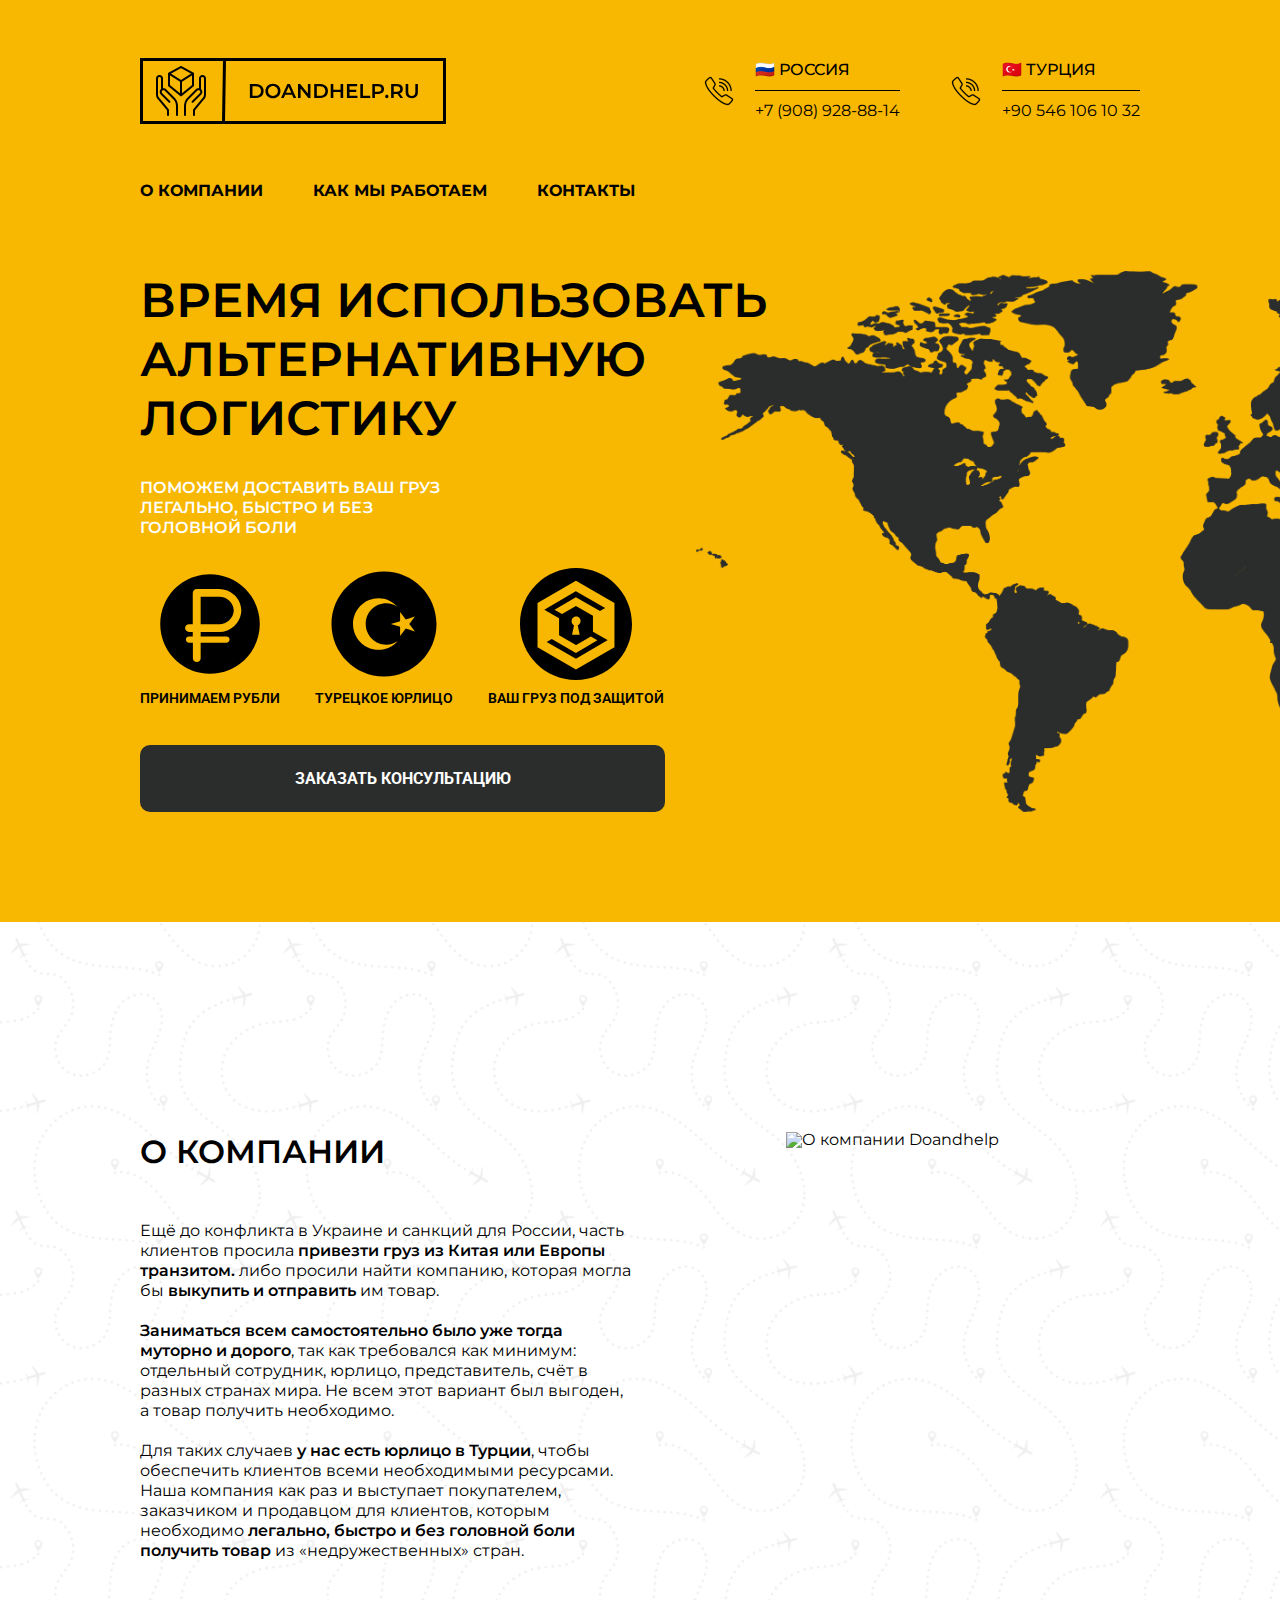
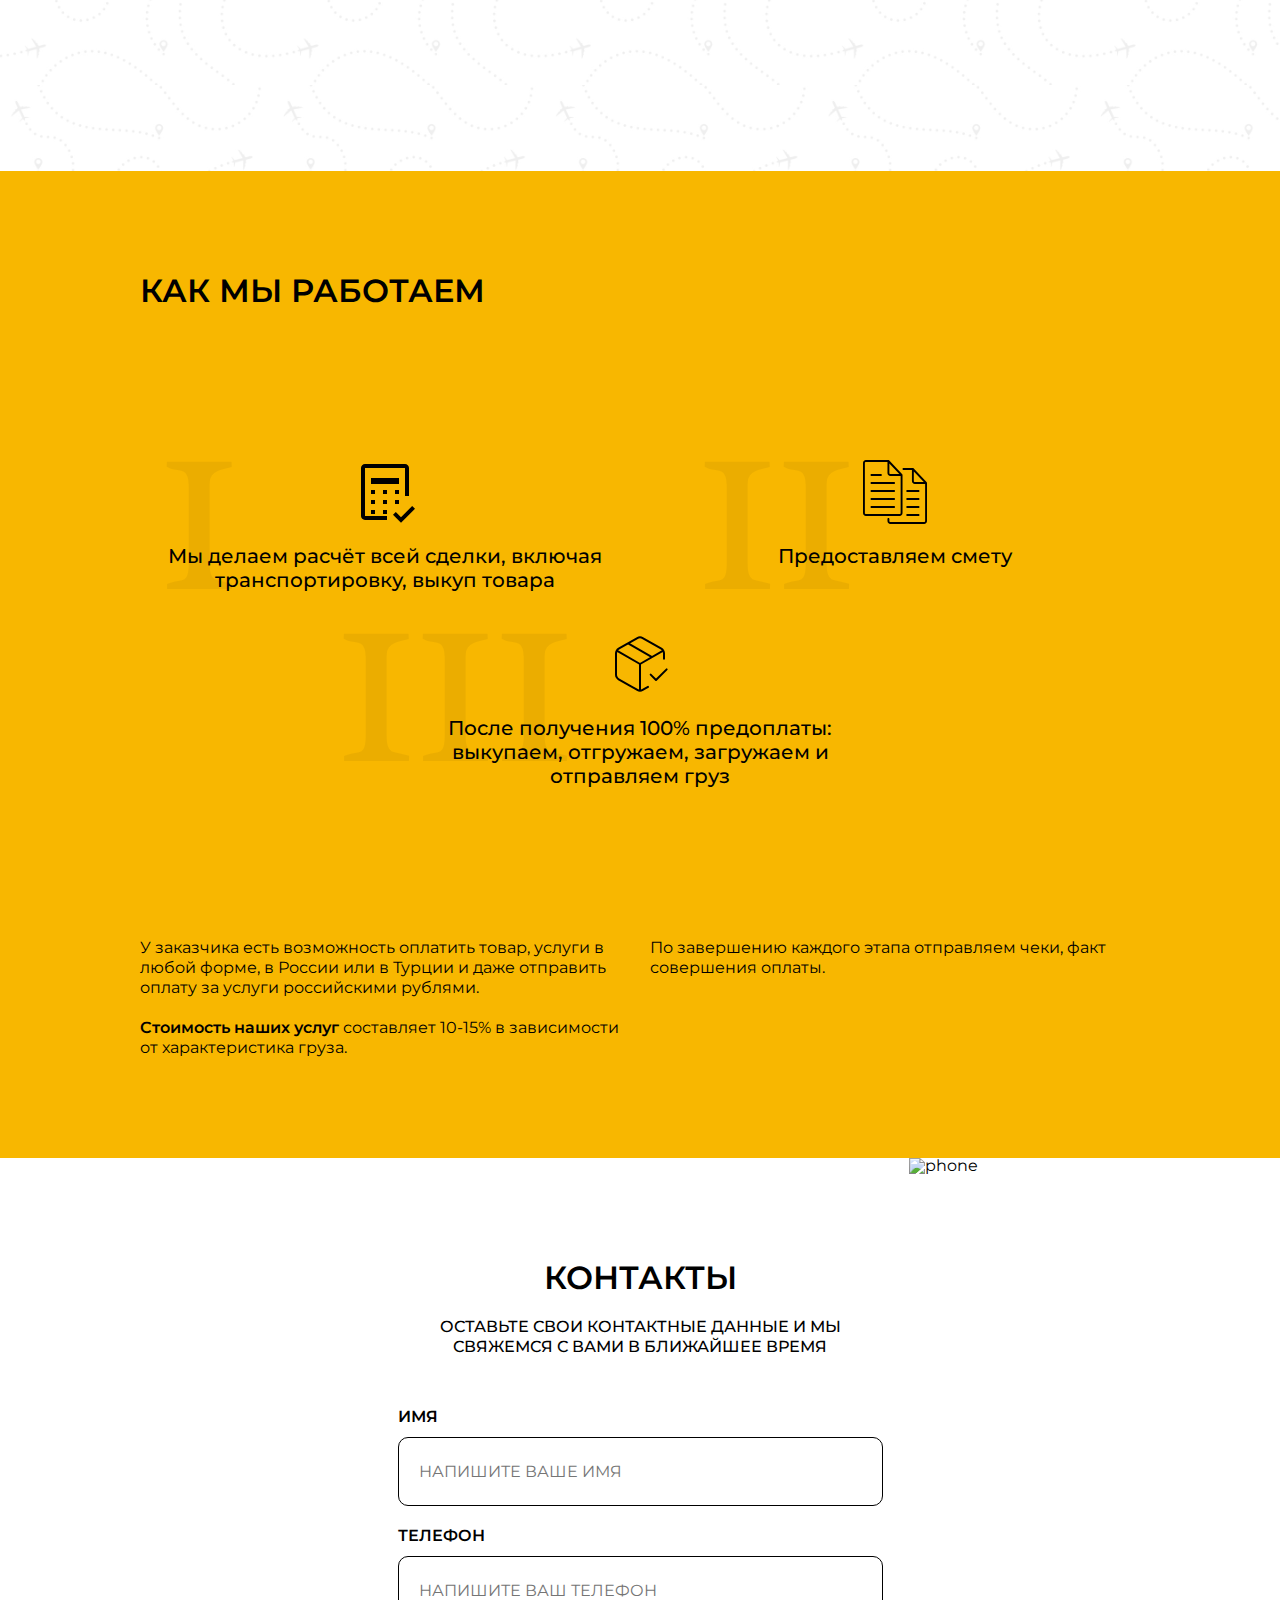
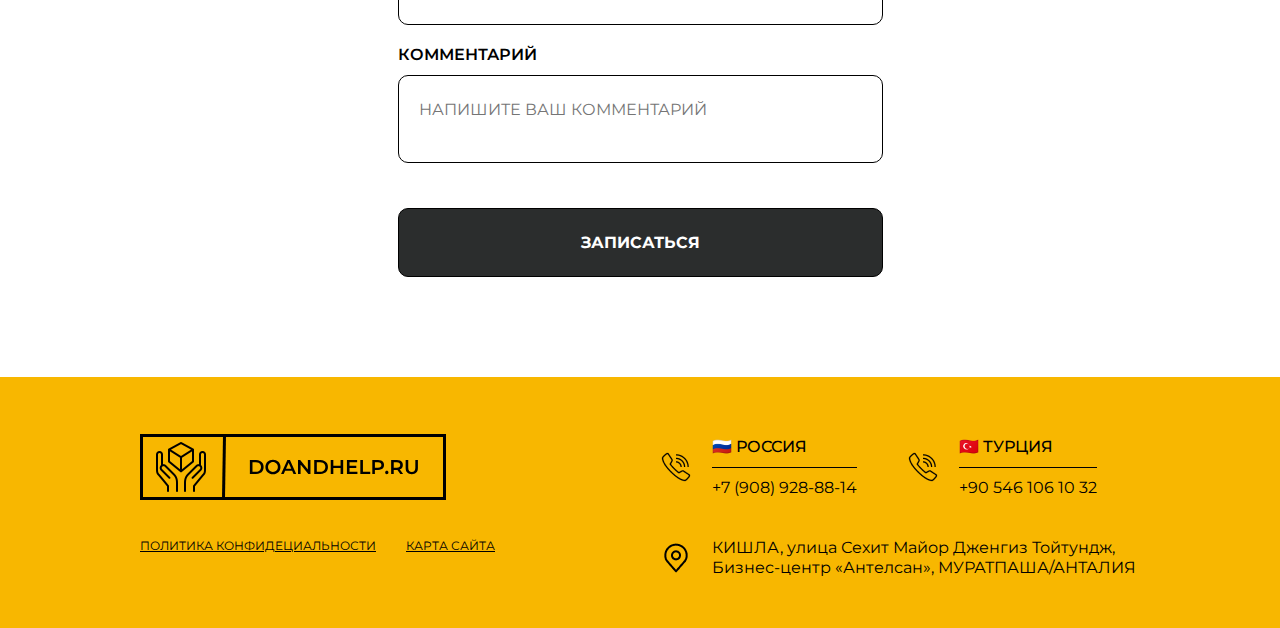
==== commit efba1dad: "add emailjs" ====
--- a/index.html
+++ b/index.html
@@ -1,398 +1,366 @@
 <!DOCTYPE html>
 <html lang="ru">
-  <head>
-    <meta charset="UTF-8" />
-    <meta name="format-detection" content="telephone=no" />
-    <meta charset="utf-8" />
-    <meta name="viewport" content="width=device-width, initial-scale=1.0" />
-    <link rel="stylesheet" type="text/css" href="main/css/style.css?v=1" />
-    <link
-      href="https://fonts.googleapis.com/css2?family=Montserrat:ital,wght@0,400;0,500;0,600;0,700;1,400;1,600&display=swap"
-      rel="stylesheet"
-    />
-    <script src="main/js/main.js" defer></script>
-    <title>Title</title>
-  </head>
-
-  <body id="phone__menu-id-body">
-    <div class="wrapper">
-<header class="header">
-  <div class="container">
-    <div class="info__top d-flex-wrap">
-      <div class="logo">
-        <img src="main/img/icon/logo.svg" alt="" />
-      </div>
-      <div class="phone__menu">
-        <div class="phone__open js-phone__open">
-          <svg>
-            <use xlink:href="/main/sprite/icon.svg#menu-btn"></use>
-          </svg>
-        </div>
-        <nav id="phone__menu-id" class="phone__menu-nav">
-          <div class="container">
-            <div class="phone__main">
-              <div class="phone__top">
-                <div class="logo">
-                  <img src="main/img/icon/logo.svg" alt="" />
+
+<head>
+  <meta charset="UTF-8" />
+  <meta name="format-detection" content="telephone=no" />
+  <meta charset="utf-8" />
+  <meta name="viewport" content="width=device-width, initial-scale=1.0" />
+  <link rel="stylesheet" type="text/css" href="main/css/style.css?v=1" />
+  <link
+    href="https://fonts.googleapis.com/css2?family=Montserrat:ital,wght@0,400;0,500;0,600;0,700;1,400;1,600&display=swap"
+    rel="stylesheet" />
+  <script src="main/js/main.js" defer></script>
+  <title>DOANDHELP – время использовать альтерантивную логистику</title>
+</head>
+
+<body id="phone__menu-id-body">
+  <div class="wrapper">
+    <header class="header">
+      <div class="container">
+        <div class="info__top d-flex-wrap">
+          <div class="logo">
+            <img src="main/img/icon/logo.svg" alt="" />
+          </div>
+          <div class="phone__menu">
+            <div class="phone__open js-phone__open">
+              <svg>
+                <use xlink:href="/main/sprite/icon.svg#menu-btn"></use>
+              </svg>
+            </div>
+            <nav id="phone__menu-id" class="phone__menu-nav">
+              <div class="container">
+                <div class="phone__main">
+                  <div class="phone__top">
+                    <div class="logo">
+                      <img src="main/img/icon/logo.svg" alt="" />
+                    </div>
+                    <div class="phone__close js-phone__close">
+                      <svg>
+                        <use xlink:href="main/sprite/icon.svg#close-btn"></use>
+                      </svg>
+                    </div>
+                  </div>
+                  <ul class="phone__menu-ul">
+                    <li class="phone__menu-li">
+                      <a href="#about" class="phone__menu-a js-phone__close">О компании</a>
+                    </li>
+                    <li class="phone__menu-li">
+                      <a href="#work" class="phone__menu-a js-phone__close">как мы работаем</a>
+                    </li>
+                    <li class="phone__menu-li">
+                      <a href="#contacts" class="phone__menu-a js-phone__close">контакты</a>
+                    </li>
+                  </ul>
+                  <div class="phone__bottom">
+                    <h3>
+                      поможем доставить ваш груз легально, быстро и без головной
+                      боли
+                    </h3>
+                    <ul class="d-flex">
+                      <li class="d-flex">
+                        <ul>
+                          <li class="info__country">🇷🇺 Россия</li>
+                          <li class="info__phone">
+                            <a href="tel:+79089288814">+7 (908) 928-88-14</a>
+                          </li>
+                        </ul>
+                      </li>
+                      <li class="d-flex">
+                        <ul>
+                          <li class="info__country">🇹🇷 турция</li>
+                          <li class="info__phone">
+                            <a href="tel:+905461061032">+90 546 106 10 32</a>
+                          </li>
+                        </ul>
+                      </li>
+                    </ul>
+                  </div>
                 </div>
-                <div class="phone__close js-phone__close">
-                  <svg>
-                    <use xlink:href="main/sprite/icon.svg#close-btn"></use>
-                  </svg>
-                </div>
-              </div>
-              <ul class="phone__menu-ul">
-                <li class="phone__menu-li">
-                  <a href="#about" class="phone__menu-a js-phone__close"
-                    >О компании</a
-                  >
-                </li>
-                <li class="phone__menu-li">
-                  <a href="#work" class="phone__menu-a js-phone__close"
-                    >как мы работаем</a
-                  >
-                </li>
-                <li class="phone__menu-li">
-                  <a href="#contacts" class="phone__menu-a js-phone__close"
-                    >контакты</a
-                  >
+              </div>
+            </nav>
+          </div>
+          <ul class="d-flex">
+            <li class="d-flex">
+              <ul>
+                <li class="info__country">🇷🇺 Россия</li>
+                <li class="info__phone">
+                  <a href="tel:+79089288814">+7 (908) 928-88-14</a>
                 </li>
               </ul>
-              <div class="phone__bottom">
-                <h3>
-                  поможем доставить ваш груз легально, быстро и без головной
-                  боли
-                </h3>
-                <ul class="d-flex">
-                  <li class="d-flex">
-                    <ul>
-                      <li class="info__country">🇷🇺 Россия</li>
-                      <li class="info__phone">
-                        <a href="tel:+79089288814">+7 (908) 928-88-14</a>
-                      </li>
-                    </ul>
-                  </li>
-                  <li class="d-flex">
-                    <ul>
-                      <li class="info__country">🇹🇷 турция</li>
-                      <li class="info__phone">
-                        <a href="tel:+905461061032">+90 546 106 10 32</a>
-                      </li>
-                    </ul>
+            </li>
+            <li class="d-flex">
+              <ul>
+                <li class="info__country">🇹🇷 турция</li>
+                <li class="info__phone">
+                  <a href="tel:+905461061032">+90 546 106 10 32</a>
+                </li>
+              </ul>
+            </li>
+          </ul>
+        </div>
+        <div class="header__bottom">
+          <nav class="header__menu">
+            <ul class="header__menu-ul">
+              <li class="header__menu-li">
+                <a href="#about" class="menu__a">о компании</a>
+              </li>
+              <li class="header__menu-li">
+                <a href="#work" class="menu__a">как мы работаем</a>
+              </li>
+              <li class="header__menu-li">
+                <a href="#contacts" class="menu__a">контакты</a>
+              </li>
+            </ul>
+          </nav>
+        </div>
+      </div>
+    </header>
+
+    <main class="main">
+      <section class="section__main-back">
+        <div class="container">
+          <div class="section__main">
+            <div class="title__main">
+              <h1>ВРЕМЯ ИСПОЛЬЗОВАТЬ<br />АЛЬТЕРНАТИВНУЮ<br />ЛОГИСТИКУ</h1>
+              <h3>
+                поможем доставить ваш груз<br />легально, быстро и без<br />головной
+                боли
+              </h3>
+            </div>
+            <div class="services">
+              <ul class="d-flex">
+                <li>принимаем рубли</li>
+                <li>турецкое юрлицо</li>
+                <li>ваш груз под защитой</li>
+              </ul>
+            </div>
+            <a href="#" class="btn btn__main d-flex js-popup__main">заказать консультацию</a>
+          </div>
+        </div>
+      </section>
+      <a name="about"></a>
+      <section class="section__about-back">
+        <div class="container">
+          <div class="section__about d-flex-wrap">
+            <article class="about__block-left">
+              <h2 class="title__block">О компании</h2>
+              <p class="text__block">
+                Ещё до конфликта в Украине и санкций для России, часть
+                клиентов просила
+                <span>привезти груз из Китая или Европы транзитом.</span> либо
+                просили найти компанию, которая могла бы
+                <span>выкупить и отправить</span> им товар.<br /><br />
+                <span>Заниматься всем самостоятельно было уже тогда муторно и
+                  дорого</span>, так как требовался как минимум: отдельный сотрудник,
+                юрлицо, представитель, счёт в разных странах мира. Не всем
+                этот вариант был выгоден, а товар получить необходимо.<br /><br />Для
+                таких случаев <span>у нас есть юрлицо в Турции</span>, чтобы
+                обеспечить клиентов всеми необходимыми ресурсами. Наша
+                компания как раз и выступает покупателем, заказчиком и
+                продавцом для клиентов, которым необходимо
+                <span>легально, быстро и без головной боли получить товар</span>
+                из «недружественных» стран.
+              </p>
+            </article>
+            <div class="about__block-right d-flex">
+              <div class="about__img">
+                <img src="/main/img/photo/about.webp" alt="О компании Doandhelp" />
+              </div>
+            </div>
+          </div>
+        </div>
+      </section>
+      <a name="work"></a>
+      <section class="section__work">
+        <div class="container">
+          <h2 class="title__block">Как мы работаем</h2>
+          <div class="work-grid">
+            <div class="work__block">
+              <p class="text__block text__block-one">
+                Мы делаем расчёт всей сделки, включая транспортировку, выкуп
+                товара<span>I</span>
+              </p>
+            </div>
+            <div class="work__block">
+              <p class="text__block text__block-two">
+                Предоставляем смету<span>II</span>
+              </p>
+            </div>
+            <div class="work__block work__block-big">
+              <p class="text__block text__block-three">
+                После получения 100% предоплаты: выкупаем, отгружаем,
+                загружаем и отправляем груз<span>III</span>
+              </p>
+            </div>
+          </div>
+          <div class="work__info-main d-flex-wrap">
+            <div class="work__info">
+              <p class="text__block">
+                У заказчика есть возможность оплатить товар, услуги в любой
+                форме, в России или в Турции и даже отправить оплату за услуги
+                российскими рублями.<br /><br />
+                <span>Стоимость наших услуг</span> составляет 10-15% в
+                зависимости от характеристика груза.
+              </p>
+            </div>
+            <div class="work__info">
+              <p class="text__block">
+                По завершению каждого этапа отправляем чеки, факт совершения
+                оплаты.
+              </p>
+            </div>
+          </div>
+        </div>
+      </section>
+      <a name="contacts"></a>
+      <section class="section__contacts">
+        <div class="phone__abs">
+          <img src="/main/img/photo/contact.webp" alt="phone" />
+        </div>
+        <div class="container">
+          <div class="contacts d-flex-col">
+            <h2 class="title__block">Контакты</h2>
+            <p>
+              Оставьте свои контактные данные и мы свяжемся с вами в ближайшее
+              время
+            </p>
+            <form id="contact-form">
+              <div class="contacts__form d-flex-col">
+                <div class="d-flex-col">
+                  <label class="input__label phone__label" for="name-form">Имя</label>
+                  <input type="text" name="client_name" id="name-form" class="input-lab phone-lab" required=""
+                    placeholder="Напишите ваше имя" />
+                </div>
+                <div class="d-flex-col">
+                  <label class="input__label phone__label" for="phone-form">Телефон</label>
+                  <input type="text" name="client_phone" id="phone-form" class="input-lab phone-lab" required=""
+                    placeholder="Напишите ваш телефон" />
+                </div>
+                <div class="d-flex-col">
+                  <label class="input__label phone__label" for="message-form">Комментарий</label>
+                  <textarea name="client_comment" class="input-lab phone-lab" required=""
+                    placeholder="Напишите ваш комментарий"></textarea>
+                </div>
+                <input type="submit" id="button" value="Записаться" class="contacts__submit input-lab btn" />
+              </div>
+            </form>
+          </div>
+        </div>
+      </section>
+    </main>
+
+    <a class="js-back__top btn" title="Наверх">&uarr;</a>
+
+    <footer class="footer">
+      <div class="container">
+        <div class="footer__main">
+          <div class="info__top d-flex-wrap">
+            <div class="logo">
+              <img src="main/img/icon/logo.svg" alt="" />
+            </div>
+            <ul class="d-flex">
+              <li class="d-flex">
+                <ul>
+                  <li class="info__country">🇷🇺 Россия</li>
+                  <li class="info__phone">
+                    <a href="tel:+79089288814">+7 (908) 928-88-14</a>
                   </li>
                 </ul>
-              </div>
-            </div>
-          </div>
-        </nav>
+              </li>
+              <li class="d-flex">
+                <ul>
+                  <li class="info__country">🇹🇷 турция</li>
+                  <li class="info__phone">
+                    <a href="tel:+905461061032">+90 546 106 10 32</a>
+                  </li>
+                </ul>
+              </li>
+            </ul>
+          </div>
+          <div class="footer__bottom">
+            <div class="d-flex-wrap">
+              <div class="footer__info footer__info-left d-flex-wrap">
+                <a href="main/download/text.rar" download="">Политика конфидециальности</a>
+                <a href="#">карта сайта</a>
+              </div>
+              <div class="footer__info footer__info-right d-flex">
+                <span>КИШЛА, улица Сехит Майор Дженгиз Тойтундж, Бизнес-центр
+                  «Антелсан», МУРАТПАША/АНТАЛИЯ</span>
+              </div>
+            </div>
+          </div>
+        </div>
       </div>
-      <ul class="d-flex">
-        <li class="d-flex">
-          <ul>
-            <li class="info__country">🇷🇺 Россия</li>
-            <li class="info__phone">
-              <a href="tel:+79089288814">+7 (908) 928-88-14</a>
-            </li>
-          </ul>
-        </li>
-        <li class="d-flex">
-          <ul>
-            <li class="info__country">🇹🇷 турция</li>
-            <li class="info__phone">
-              <a href="tel:+905461061032">+90 546 106 10 32</a>
-            </li>
-          </ul>
-        </li>
-      </ul>
-    </div>
-    <div class="header__bottom">
-      <nav class="header__menu">
-        <ul class="header__menu-ul">
-          <li class="header__menu-li">
-            <a href="#about" class="menu__a">о компании</a>
-          </li>
-          <li class="header__menu-li">
-            <a href="#work" class="menu__a">как мы работаем</a>
-          </li>
-          <li class="header__menu-li">
-            <a href="#contacts" class="menu__a">контакты</a>
-          </li>
-        </ul>
-      </nav>
-    </div>
-  </div>
-</header>
-
-      <main class="main">
-        <section class="section__main-back">
-          <div class="container">
-            <div class="section__main">
-              <div class="title__main">
-                <h1>ВРЕМЯ ИСПОЛЬЗОВАТЬ<br />АЛЬТЕРНАТИВНУЮ<br />ЛОГИСТИКУ</h1>
-                <h3>
-                  поможем доставить ваш груз<br />легально, быстро и без<br />головной
-                  боли
-                </h3>
-              </div>
-              <div class="services">
-                <ul class="d-flex">
-                  <li>принимаем рубли</li>
-                  <li>турецкое юрлицо</li>
-                  <li>ваш груз под защитой</li>
-                </ul>
-              </div>
-              <a href="#" class="btn btn__main d-flex js-popup__main"
-                >заказать консультацию</a
-              >
-            </div>
-          </div>
-        </section>
-        <a name="about"></a>
-        <section class="section__about-back">
-          <div class="container">
-            <div class="section__about d-flex-wrap">
-              <article class="about__block-left">
-                <h2 class="title__block">О компании</h2>
-                <p class="text__block">
-                  Ещё до конфликта в Украине и санкций для России, часть
-                  клиентов просила
-                  <span>привезти груз из Китая или Европы транзитом.</span> либо
-                  просили найти компанию, которая могла бы
-                  <span>выкупить и отправить</span> им товар.<br /><br />
-                  <span
-                    >Заниматься всем самостоятельно было уже тогда муторно и
-                    дорого</span
-                  >, так как требовался как минимум: отдельный сотрудник,
-                  юрлицо, представитель, счёт в разных странах мира. Не всем
-                  этот вариант был выгоден, а товар получить необходимо.<br /><br />Для
-                  таких случаев <span>у нас есть юрлицо в Турции</span>, чтобы
-                  обеспечить клиентов всеми необходимыми ресурсами. Наша
-                  компания как раз и выступает покупателем, заказчиком и
-                  продавцом для клиентов, которым необходимо
-                  <span
-                    >легально, быстро и без головной боли получить товар</span
-                  >
-                  из «недружественных» стран.
-                </p>
-              </article>
-              <div class="about__block-right d-flex">
-                <div class="about__img">
-                  <img
-                    src="/main/img/photo/about.png"
-                    alt="О компании Doandhelp"
-                  />
-                </div>
-              </div>
-            </div>
-          </div>
-        </section>
-        <a name="work"></a>
-        <section class="section__work">
-          <div class="container">
-            <h2 class="title__block">Как мы работаем</h2>
-            <div class="work-grid">
-              <div class="work__block">
-                <p class="text__block text__block-one">
-                  Мы делаем расчёт всей сделки, включая транспортировку, выкуп
-                  товара<span>I</span>
-                </p>
-              </div>
-              <div class="work__block">
-                <p class="text__block text__block-two">
-                  Предоставляем смету<span>II</span>
-                </p>
-              </div>
-              <div class="work__block work__block-big">
-                <p class="text__block text__block-three">
-                  После получения 100% предоплаты: выкупаем, отгружаем,
-                  загружаем и отправляем груз<span>III</span>
-                </p>
-              </div>
-            </div>
-            <div class="work__info-main d-flex-wrap">
-              <div class="work__info">
-                <p class="text__block">
-                  У заказчика есть возможность оплатить товар, услуги в любой
-                  форме, в России или в Турции и даже отправить оплату за услуги
-                  российскими рублями.<br /><br />
-                  <span>Стоимость наших услуг</span> составляет 10-15% в
-                  зависимости от характеристика груза.
-                </p>
-              </div>
-              <div class="work__info">
-                <p class="text__block">
-                  По завершению каждого этапа отправляем чеки, факт совершения
-                  оплаты.
-                </p>
-              </div>
-            </div>
-          </div>
-        </section>
-        <a name="contacts"></a>
-        <section class="section__contacts">
-          <div class="phone__abs">
-            <img src="/main/img/photo/contact.png" alt="phone" />
-          </div>
-          <div class="container">
-            <div class="contacts d-flex-col">
-              <h2 class="title__block">Контакты</h2>
-              <p>
-                Оставьте свои контактные данные и мы свяжемся с вами в ближайшее
-                время
-              </p>
-              <form action="post">
-                <div class="contacts__form d-flex-col">
-                  <div class="d-flex-col">
-                    <label class="input__label" for="name-form">Имя</label>
-                    <input
-                      type="text"
-                      name="name-form"
-                      id="name-form"
-                      class="input-lab"
-                      required=""
-                      placeholder="Напишите ваше имя"
-                    />
-                  </div>
-                  <div class="d-flex-col">
-                    <label class="input__label" for="phone-form">Телефон</label>
-                    <input
-                      type="text"
-                      name="phone-form"
-                      id="phone-form"
-                      class="input-lab"
-                      required=""
-                      placeholder="Напишите ваш телефон"
-                    />
-                  </div>
-                  <div class="d-flex-col">
-                    <label class="input__label" for="message-form"
-                      >Комментарий</label
-                    >
-                    <textarea
-                      name="message-form"
-                      class="input-lab"
-                      required=""
-                      placeholder="Напишите ваш комментарий"
-                    ></textarea>
-                  </div>
-                  <input
-                    type="submit"
-                    id="button-form"
-                    value="Записаться"
-                    class="contacts__submit input-lab btn"
-                  />
-                </div>
-              </form>
-            </div>
-          </div>
-        </section>
-      </main>
-
-      <a class="js-back__top btn" title="Наверх">&uarr;</a>
-
-<footer class="footer">
-  <div class="container">
-    <div class="footer__main">
-      <div class="info__top d-flex-wrap">
-        <div class="logo">
-          <img src="main/img/icon/logo.svg" alt="" />
-        </div>
-        <ul class="d-flex">
-          <li class="d-flex">
-            <ul>
-              <li class="info__country">🇷🇺 Россия</li>
-              <li class="info__phone">
-                <a href="tel:+79089288814">+7 (908) 928-88-14</a>
-              </li>
-            </ul>
-          </li>
-          <li class="d-flex">
-            <ul>
-              <li class="info__country">🇹🇷 турция</li>
-              <li class="info__phone">
-                <a href="tel:+905461061032">+90 546 106 10 32</a>
-              </li>
-            </ul>
-          </li>
-        </ul>
-      </div>
-      <div class="footer__bottom">
-        <div class="d-flex-wrap">
-          <div class="footer__info footer__info-left d-flex-wrap">
-            <a href="main/download/text.rar" download=""
-              >Политика конфидециальности</a
-            >
-            <a href="#">карта сайта</a>
-          </div>
-          <div class="footer__info footer__info-right d-flex">
-            <span
-              >КИШЛА, улица Сехит Майор Дженгиз Тойтундж, Бизнес-центр
-              «Антелсан», МУРАТПАША/АНТАЛИЯ</span
-            >
-          </div>
+    </footer>
+    <div class="main__popup">
+      <div class="cart-body">
+        <div class="cart-close"></div>
+        <div class="phone__abs">
+          <img src="/main/img/photo/contact.png" alt="phone" />
+        </div>
+        <div class="contacts d-flex-col">
+          <p>
+            Оставьте свои контактные данные и мы свяжемся с вами в ближайшее время
+          </p>
+          <form id="contact-form">
+            <div class="contacts__form d-flex-col">
+              <div class="d-flex-col">
+                <label class="input__label phone__label" for="name-form">Имя</label>
+                <input type="text" name="client_name" id="name-form" class="input-lab phone-lab" required=""
+                  placeholder="Напишите ваше имя" />
+              </div>
+              <div class="d-flex-col">
+                <label class="input__label phone__label" for="phone-form">Телефон</label>
+                <input type="text" name="client_phone" id="phone-form" class="input-lab phone-lab" required=""
+                  placeholder="Напишите ваш телефон" />
+              </div>
+              <div class="d-flex-col">
+                <label class="input__label phone__label" for="message-form">Комментарий</label>
+                <textarea name="client_comment" class="input-lab phone-lab" required=""
+                  placeholder="Напишите ваш комментарий"></textarea>
+              </div>
+              <input type="submit" id="button" value="Записаться" class="contacts__submit input-lab btn" />
+            </div>
+          </form>
         </div>
       </div>
     </div>
   </div>
-</footer>
-<div class="main__popup">
-  <div class="cart-body">
-    <div class="cart-close"></div>
-    <div class="phone__abs">
-      <img src="/main/img/photo/contact.png" alt="phone" />
-    </div>
-    <div class="contacts d-flex-col">
-      <p>
-        Оставьте свои контактные данные и мы свяжемся с вами в ближайшее время
-      </p>
-      <form action="post">
-        <div class="contacts__form d-flex-col">
-          <div class="d-flex-col">
-            <label class="input__label phone__label" for="name-form">Имя</label>
-            <input
-              type="text"
-              name="name-form"
-              id="name-form"
-              class="input-lab phone-lab"
-              required=""
-              placeholder="Напишите ваше имя"
-            />
-          </div>
-          <div class="d-flex-col">
-            <label class="input__label phone__label" for="phone-form"
-              >Телефон</label
-            >
-            <input
-              type="text"
-              name="phone-form"
-              id="phone-form"
-              class="input-lab phone-lab"
-              required=""
-              placeholder="Напишите ваш телефон"
-            />
-          </div>
-          <div class="d-flex-col">
-            <label class="input__label phone__label" for="message-form"
-              >Комментарий</label
-            >
-            <textarea
-              name="message-form"
-              class="input-lab phone-lab"
-              required=""
-              placeholder="Напишите ваш комментарий"
-            ></textarea>
-          </div>
-          <input
-            type="submit"
-            id="button-form"
-            value="Записаться"
-            class="contacts__submit input-lab btn"
-          />
-        </div>
-      </form>
-    </div>
-  </div>
-</div>
-    </div>
-  </body>
-</html>
+
+
+
+  <script type="text/javascript" src="https://cdn.jsdelivr.net/npm/emailjs-com@3/dist/email.min.js"></script>
+
+  <script type="text/javascript">
+    emailjs.init("ydD3ol2d0T4nRSLeD");
+  </script>
+
+  <script type="text/javascript">
+    const btn = document.getElementById("button");
+
+    document
+      .getElementById("contact-form")
+      .addEventListener("submit", function (event) {
+        event.preventDefault();
+
+        btn.value = "Отправка...";
+
+        const serviceID = "default_service";
+        const templateID = "template_ozkbogg";
+
+        emailjs.sendForm(serviceID, templateID, this).then(
+          () => {
+            btn.value = "Успешно отправлено";
+            alert("Заявка отправлена! Скоро мы свяжемся с Вами");
+          },
+          (err) => {
+            btn.value = "Успешно отправлено";
+            alert(JSON.stringify(err));
+          }
+        );
+      });
+  </script>
+</body>
+
+</html>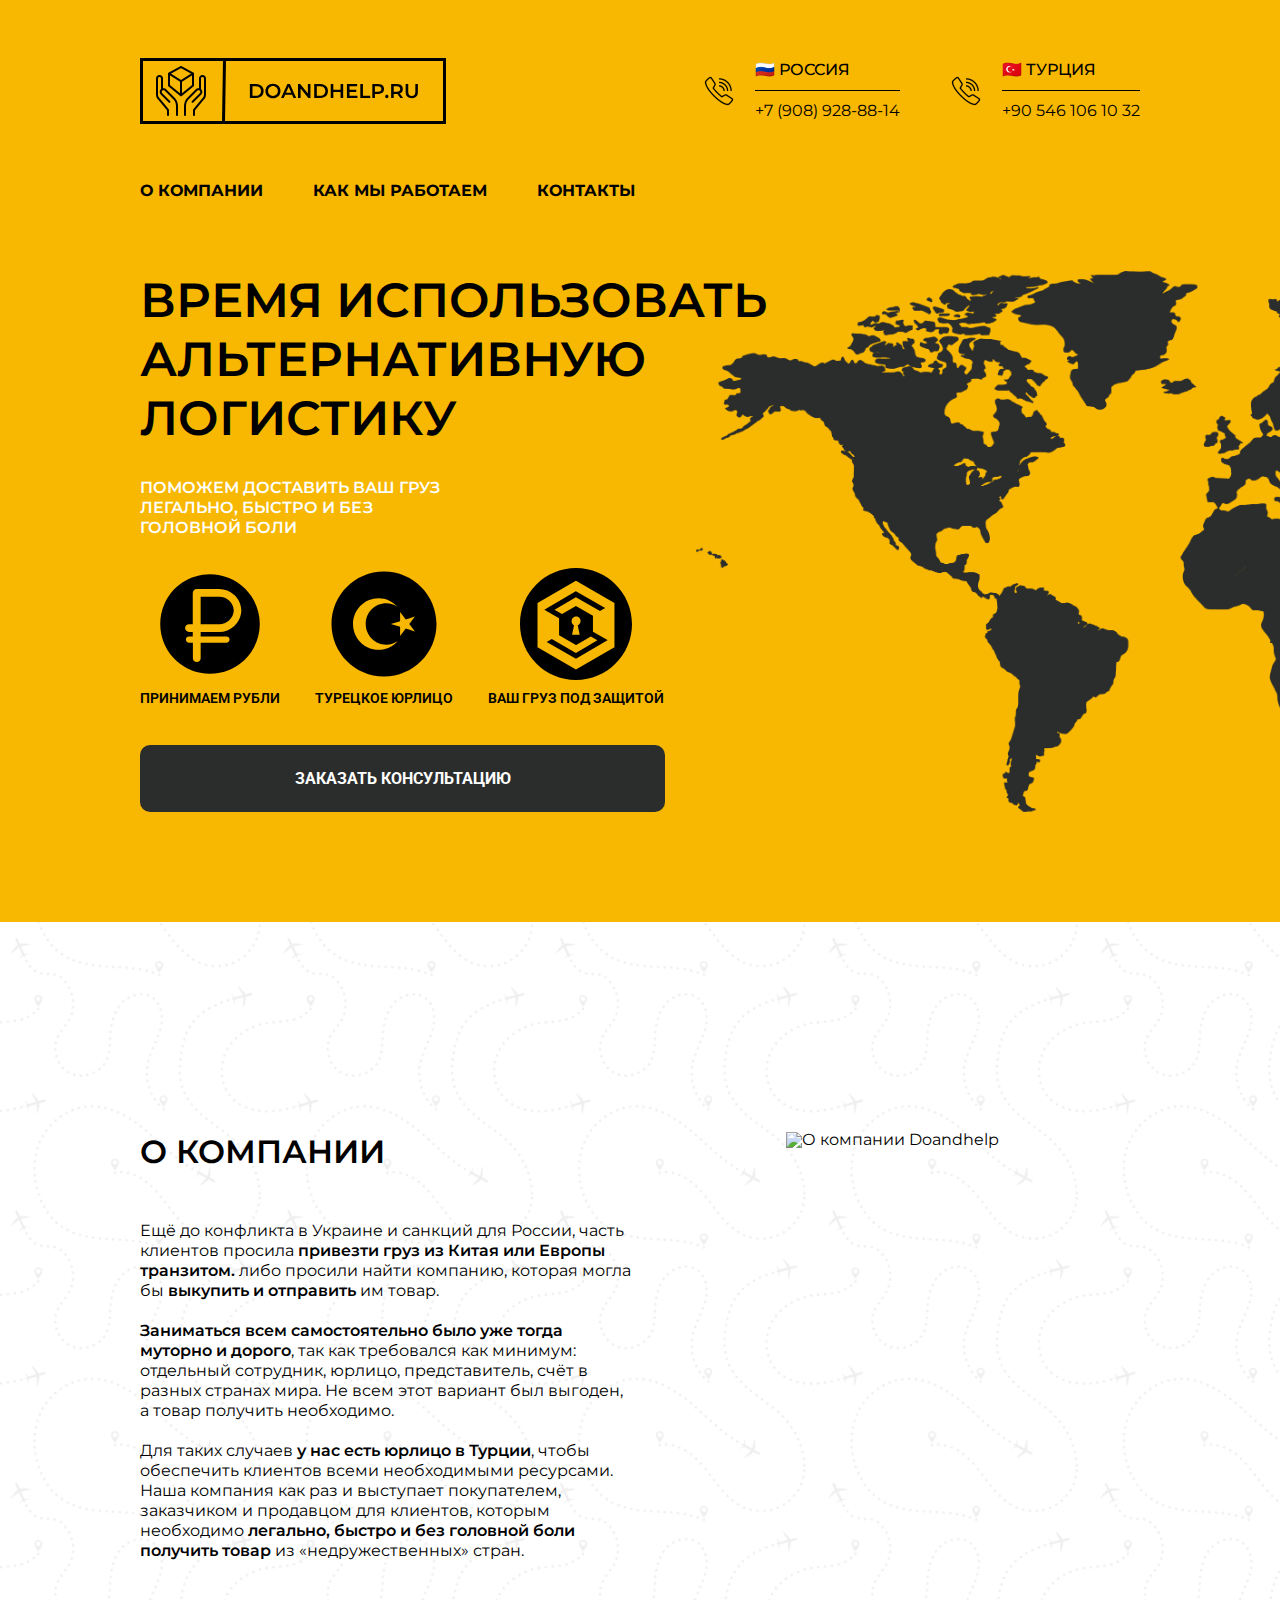
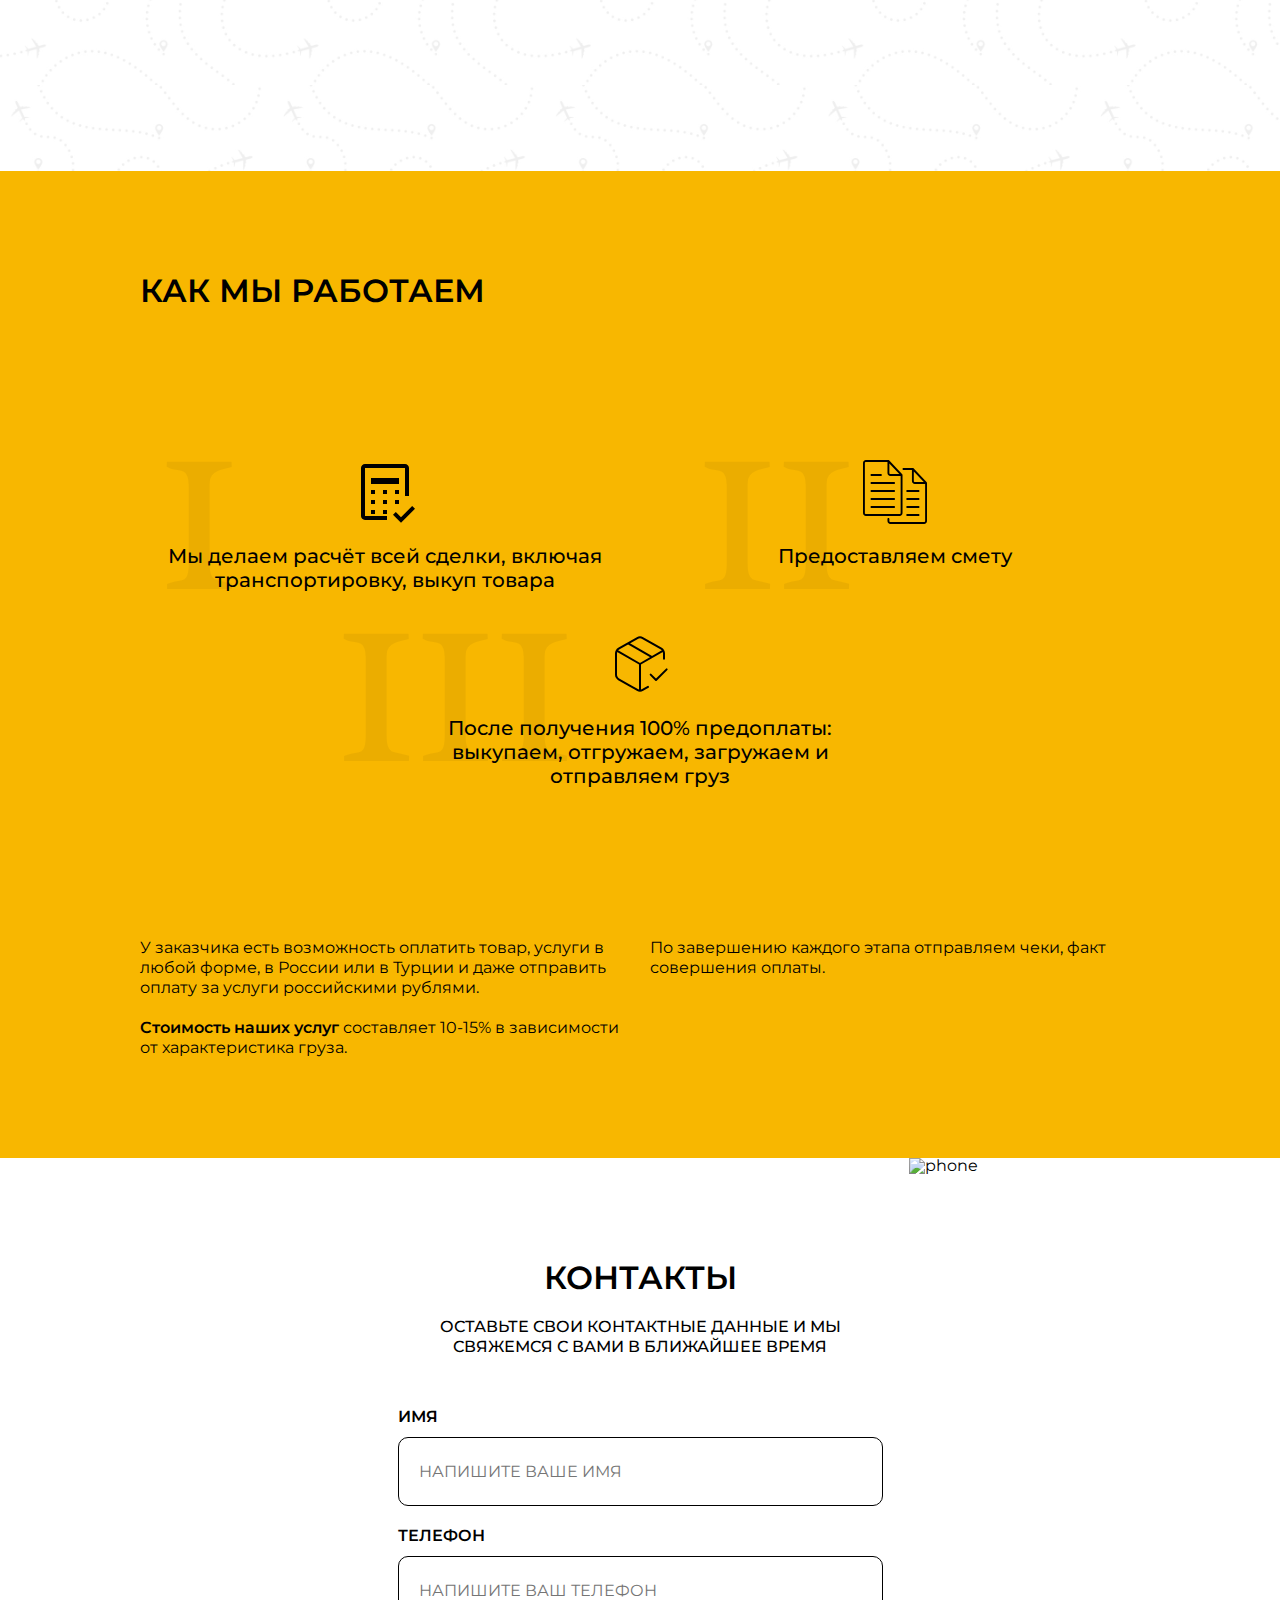
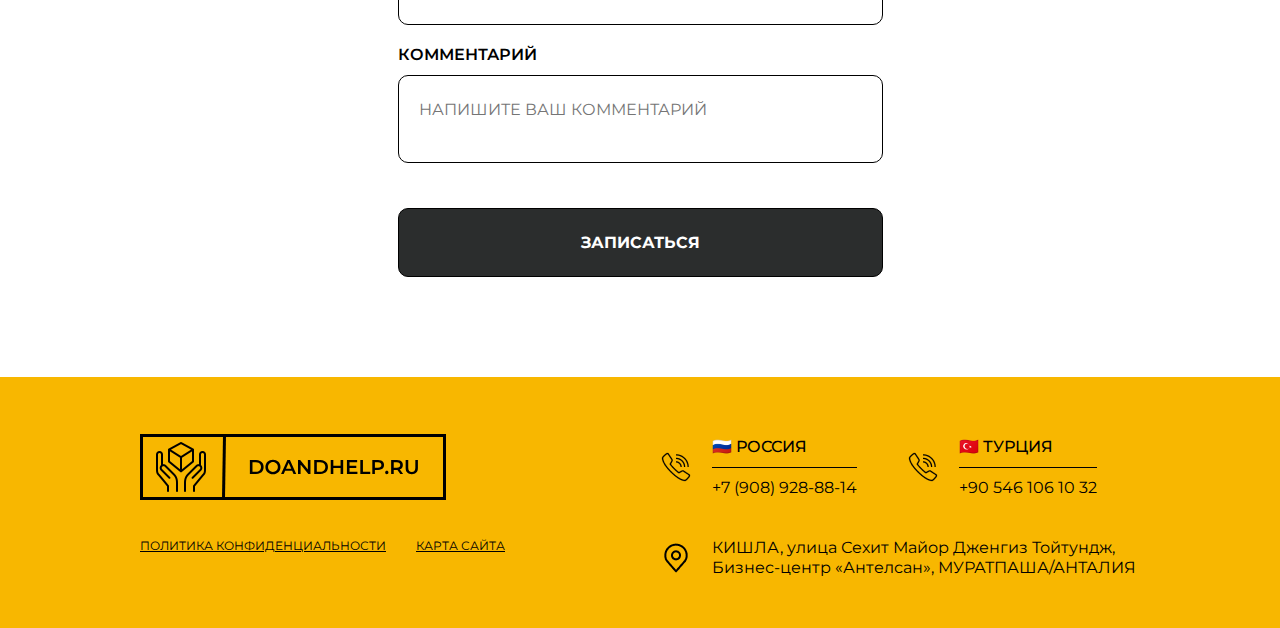
==== commit 082ae3b9: "add privacy politics" ====
--- a/index.html
+++ b/index.html
@@ -6,12 +6,38 @@
   <meta name="format-detection" content="telephone=no" />
   <meta charset="utf-8" />
   <meta name="viewport" content="width=device-width, initial-scale=1.0" />
+
   <link rel="stylesheet" type="text/css" href="main/css/style.css?v=1" />
+  <link rel="stylesheet" href="https://cdn.jsdelivr.net/npm/sweetalert2@7.12.15/dist/sweetalert2.min.css" />
   <link
     href="https://fonts.googleapis.com/css2?family=Montserrat:ital,wght@0,400;0,500;0,600;0,700;1,400;1,600&display=swap"
     rel="stylesheet" />
   <script src="main/js/main.js" defer></script>
   <title>DOANDHELP – время использовать альтерантивную логистику</title>
+
+  <meta name="keywords" content="транзит, параллельный импорт, через Турцию, санкции, эмбарго, застрял груз, 
+    турецкий транзит, реэкспорт, второй поставщик, посредник, Турция, проблема импорта, импорт в рф" />
+  <meta name="description" content="Поможем доставить ваш груз легально, быстро и без головной боли" />
+  <meta name="author" content="studio.kowalenko.net" />
+
+  <!-- Yandex.Metrika counter -->
+  <script type="text/javascript">
+    (function (m, e, t, r, i, k, a) {
+      m[i] = m[i] || function () { (m[i].a = m[i].a || []).push(arguments) };
+      m[i].l = 1 * new Date(); k = e.createElement(t), a = e.getElementsByTagName(t)[0], k.async = 1, k.src = r, a.parentNode.insertBefore(k, a)
+    })
+      (window, document, "script", "https://mc.yandex.ru/metrika/tag.js", "ym");
+
+    ym(89529183, "init", {
+      clickmap: true,
+      trackLinks: true,
+      accurateTrackBounce: true
+    });
+  </script>
+  <noscript>
+    <div><img src="https://mc.yandex.ru/watch/89529183" style="position:absolute; left:-9999px;" alt="" /></div>
+  </noscript>
+  <!-- /Yandex.Metrika counter -->
 </head>
 
 <body id="phone__menu-id-body">
@@ -54,8 +80,8 @@
                   </ul>
                   <div class="phone__bottom">
                     <h3>
-                      поможем доставить ваш груз легально, быстро и без головной
-                      боли
+                      поможем доставить ваш груз легально, быстро и без
+                      головной боли
                     </h3>
                     <ul class="d-flex">
                       <li class="d-flex">
@@ -281,7 +307,7 @@
           <div class="footer__bottom">
             <div class="d-flex-wrap">
               <div class="footer__info footer__info-left d-flex-wrap">
-                <a href="main/download/text.rar" download="">Политика конфидециальности</a>
+                <a href="/privacy.docx" target="_blank" download="">Политика конфиденциальности</a>
                 <a href="#">карта сайта</a>
               </div>
               <div class="footer__info footer__info-right d-flex">
@@ -301,9 +327,10 @@
         </div>
         <div class="contacts d-flex-col">
           <p>
-            Оставьте свои контактные данные и мы свяжемся с вами в ближайшее время
+            Оставьте свои контактные данные и мы свяжемся с вами в ближайшее
+            время
           </p>
-          <form id="contact-form">
+          <form id="contact-form-popup">
             <div class="contacts__form d-flex-col">
               <div class="d-flex-col">
                 <label class="input__label phone__label" for="name-form">Имя</label>
@@ -328,8 +355,6 @@
     </div>
   </div>
 
-
-
   <script type="text/javascript" src="https://cdn.jsdelivr.net/npm/emailjs-com@3/dist/email.min.js"></script>
 
   <script type="text/javascript">
@@ -352,15 +377,59 @@
         emailjs.sendForm(serviceID, templateID, this).then(
           () => {
             btn.value = "Успешно отправлено";
-            alert("Заявка отправлена! Скоро мы свяжемся с Вами");
+            swal({
+              type: "success",
+              title: "Заявка отправлена!",
+              text: "Скоро мы свяжемся с Вами",
+              background: "white",
+              allowEnterKey: false,
+              confirmButtonColor: "#f8b700",
+              timer: 3000,
+            });
           },
           (err) => {
-            btn.value = "Успешно отправлено";
+            btn.value = "Ошибка... Попробуйте ещё раз";
             alert(JSON.stringify(err));
           }
         );
       });
   </script>
+
+  <script type="text/javascript">
+    const btn2 = document.getElementById("button");
+
+    document
+      .getElementById("contact-form-popup")
+      .addEventListener("submit", function (event) {
+        event.preventDefault();
+
+        btn2.value = "Отправка...";
+
+        const serviceID = "default_service";
+        const templateID = "template_ozkbogg";
+
+        emailjs.sendForm(serviceID, templateID, this).then(
+          () => {
+            btn2.value = "Успешно отправлено";
+            swal({
+              type: "success",
+              title: "Заявка отправлена!",
+              text: "Скоро мы свяжемся с Вами",
+              background: "white",
+              allowEnterKey: false,
+              confirmButtonColor: "#f8b700",
+              timer: 3000,
+            });
+          },
+          (err) => {
+            btn2.value = "Ошибка... Попробуйте ещё раз";
+            alert(JSON.stringify(err));
+          }
+        );
+      });
+  </script>
+
+  <script src="https://cdn.jsdelivr.net/npm/sweetalert2@7.12.15/dist/sweetalert2.all.min.js"></script>
 </body>
 
 </html>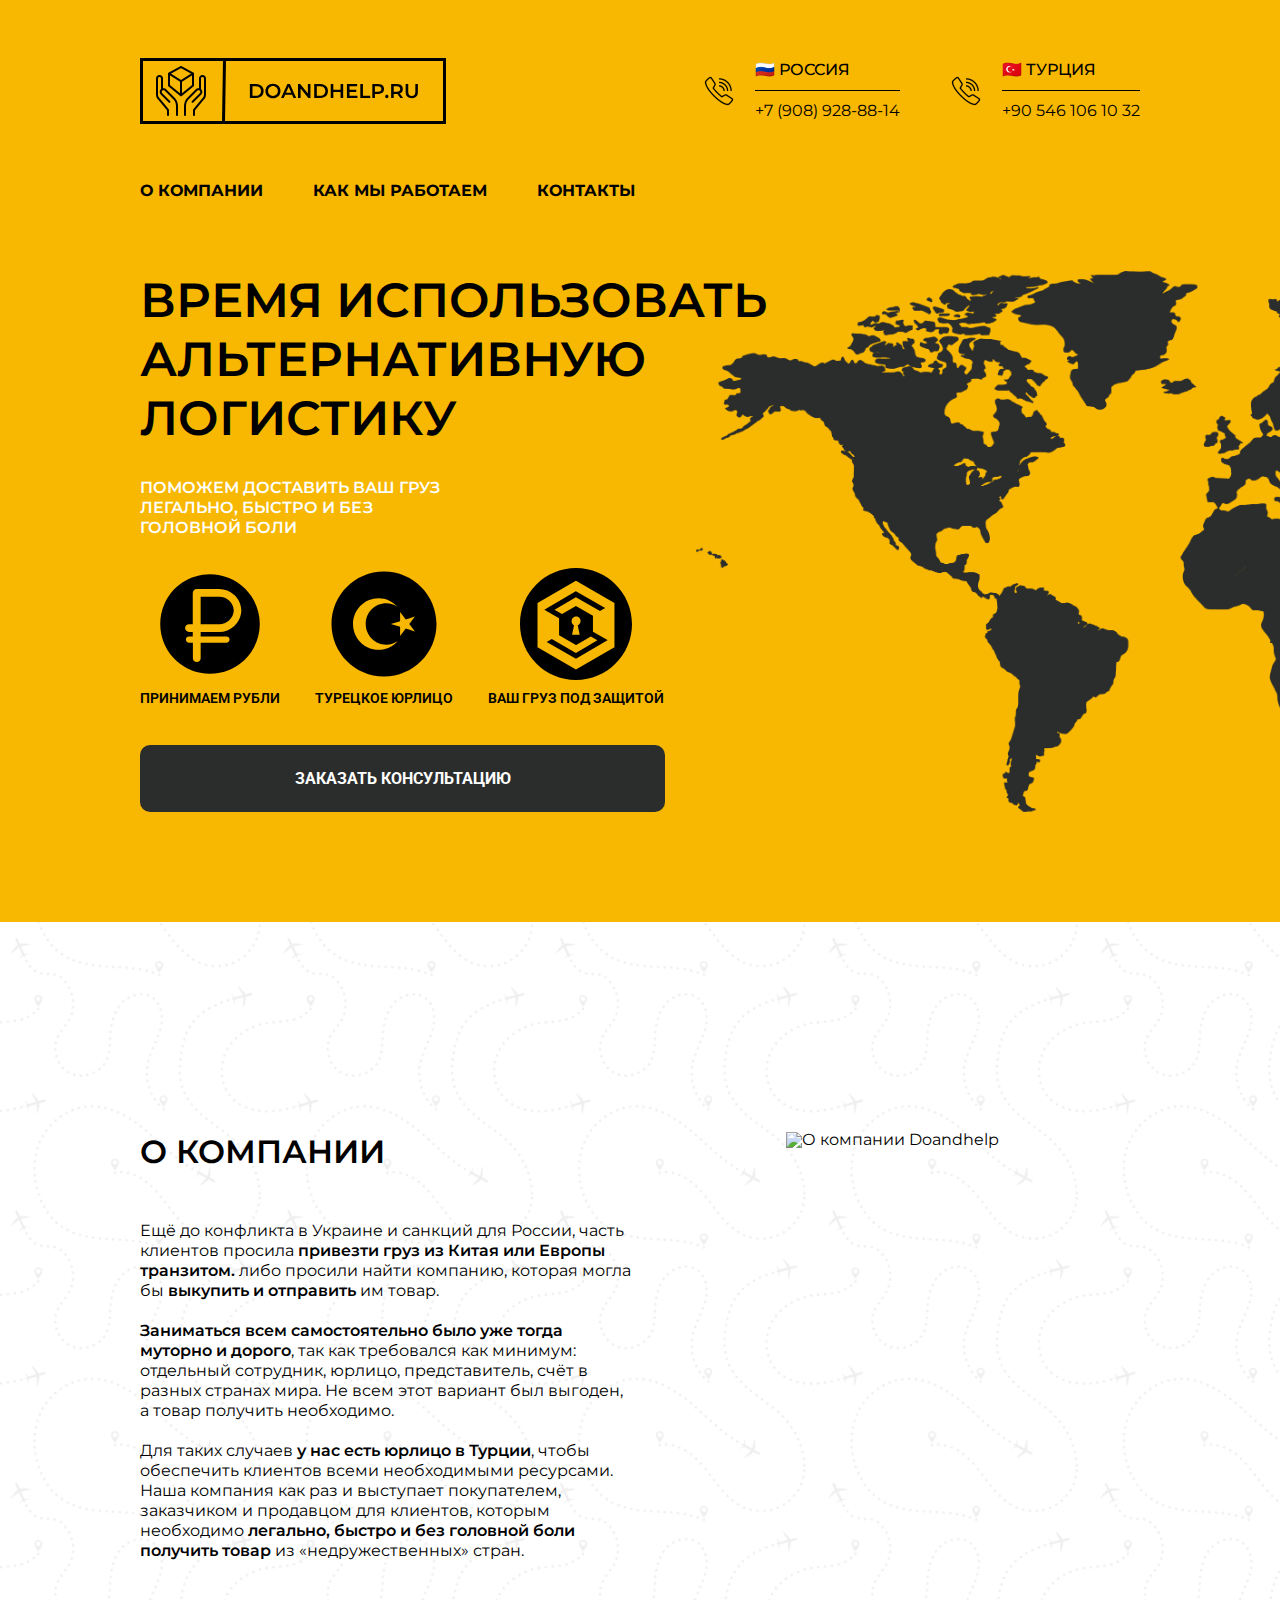
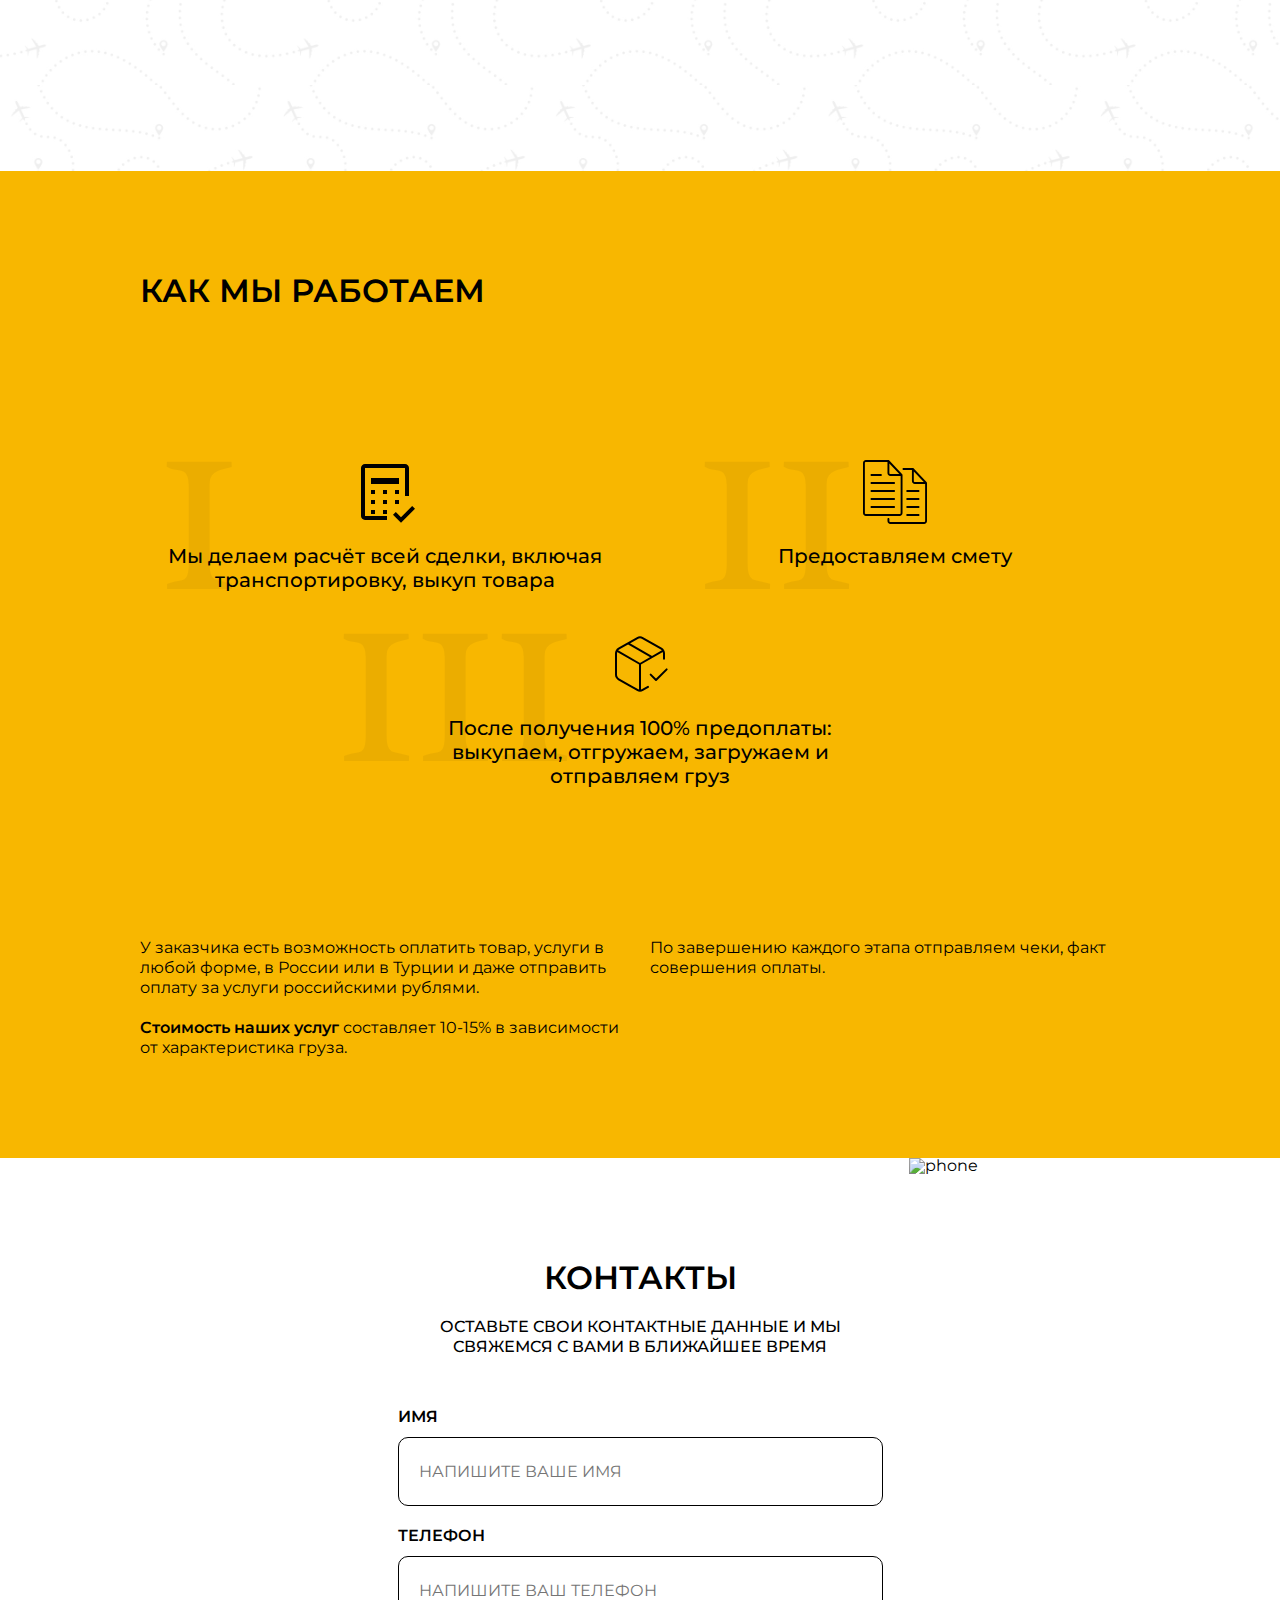
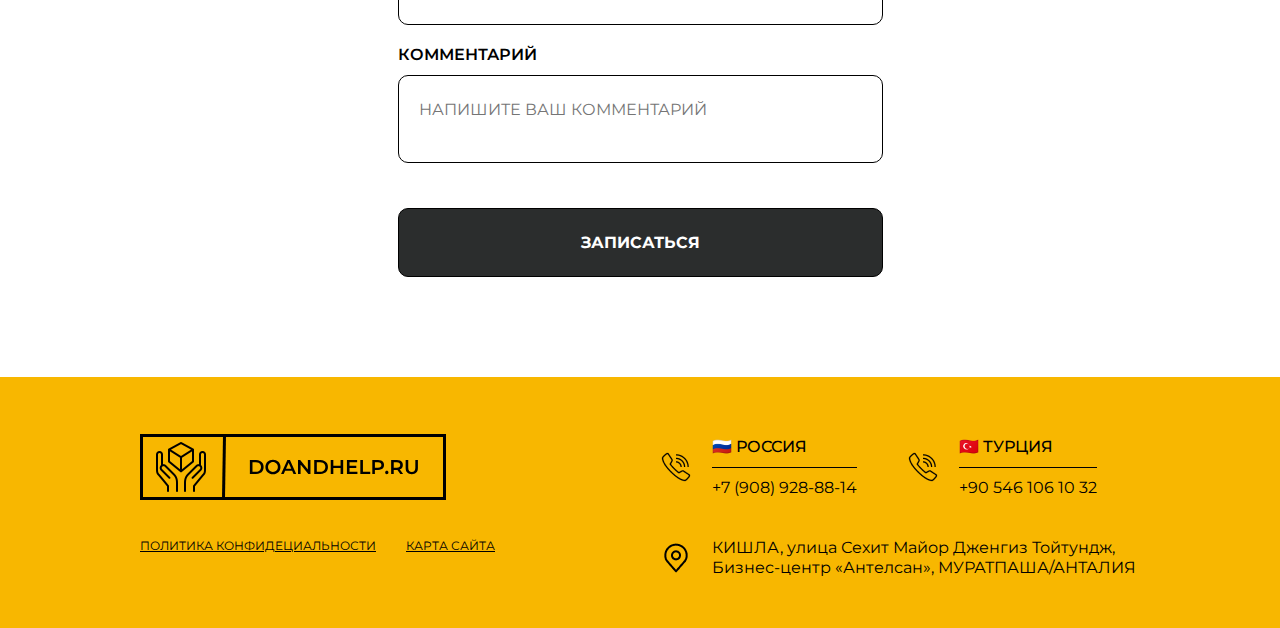
==== commit 1a73b52f: "sitemap|robots.txt" ====
--- a/index.html
+++ b/index.html
@@ -1,289 +1,94 @@
 <!DOCTYPE html>
 <html lang="ru">
+  <head>
+    <meta charset="UTF-8" />
+    <meta name="format-detection" content="telephone=no" />
+    <meta charset="utf-8" />
+    <meta name="viewport" content="width=device-width, initial-scale=1.0" />
+    <link rel="stylesheet" type="text/css" href="main/css/style.css?v=1" />
+    <link
+      href="https://fonts.googleapis.com/css2?family=Montserrat:ital,wght@0,400;0,500;0,600;0,700;1,400;1,600&display=swap"
+      rel="stylesheet"
+    />
+    <script src="main/js/main.js" defer></script>
+    <title>Title</title>
+  </head>
 
-<head>
-  <meta charset="UTF-8" />
-  <meta name="format-detection" content="telephone=no" />
-  <meta charset="utf-8" />
-  <meta name="viewport" content="width=device-width, initial-scale=1.0" />
-
-  <link rel="stylesheet" type="text/css" href="main/css/style.css?v=1" />
-  <link rel="stylesheet" href="https://cdn.jsdelivr.net/npm/sweetalert2@7.12.15/dist/sweetalert2.min.css" />
-  <link
-    href="https://fonts.googleapis.com/css2?family=Montserrat:ital,wght@0,400;0,500;0,600;0,700;1,400;1,600&display=swap"
-    rel="stylesheet" />
-  <script src="main/js/main.js" defer></script>
-  <title>DOANDHELP – время использовать альтерантивную логистику</title>
-
-  <meta name="keywords" content="транзит, параллельный импорт, через Турцию, санкции, эмбарго, застрял груз, 
-    турецкий транзит, реэкспорт, второй поставщик, посредник, Турция, проблема импорта, импорт в рф" />
-  <meta name="description" content="Поможем доставить ваш груз легально, быстро и без головной боли" />
-  <meta name="author" content="studio.kowalenko.net" />
-
-  <!-- Yandex.Metrika counter -->
-  <script type="text/javascript">
-    (function (m, e, t, r, i, k, a) {
-      m[i] = m[i] || function () { (m[i].a = m[i].a || []).push(arguments) };
-      m[i].l = 1 * new Date(); k = e.createElement(t), a = e.getElementsByTagName(t)[0], k.async = 1, k.src = r, a.parentNode.insertBefore(k, a)
-    })
-      (window, document, "script", "https://mc.yandex.ru/metrika/tag.js", "ym");
-
-    ym(89529183, "init", {
-      clickmap: true,
-      trackLinks: true,
-      accurateTrackBounce: true
-    });
-  </script>
-  <noscript>
-    <div><img src="https://mc.yandex.ru/watch/89529183" style="position:absolute; left:-9999px;" alt="" /></div>
-  </noscript>
-  <!-- /Yandex.Metrika counter -->
-</head>
-
-<body id="phone__menu-id-body">
-  <div class="wrapper">
-    <header class="header">
-      <div class="container">
-        <div class="info__top d-flex-wrap">
-          <div class="logo">
-            <img src="main/img/icon/logo.svg" alt="" />
-          </div>
-          <div class="phone__menu">
-            <div class="phone__open js-phone__open">
-              <svg>
-                <use xlink:href="/main/sprite/icon.svg#menu-btn"></use>
-              </svg>
-            </div>
-            <nav id="phone__menu-id" class="phone__menu-nav">
-              <div class="container">
-                <div class="phone__main">
-                  <div class="phone__top">
-                    <div class="logo">
-                      <img src="main/img/icon/logo.svg" alt="" />
-                    </div>
-                    <div class="phone__close js-phone__close">
-                      <svg>
-                        <use xlink:href="main/sprite/icon.svg#close-btn"></use>
-                      </svg>
-                    </div>
-                  </div>
-                  <ul class="phone__menu-ul">
-                    <li class="phone__menu-li">
-                      <a href="#about" class="phone__menu-a js-phone__close">О компании</a>
-                    </li>
-                    <li class="phone__menu-li">
-                      <a href="#work" class="phone__menu-a js-phone__close">как мы работаем</a>
-                    </li>
-                    <li class="phone__menu-li">
-                      <a href="#contacts" class="phone__menu-a js-phone__close">контакты</a>
-                    </li>
-                  </ul>
-                  <div class="phone__bottom">
-                    <h3>
-                      поможем доставить ваш груз легально, быстро и без
-                      головной боли
-                    </h3>
-                    <ul class="d-flex">
-                      <li class="d-flex">
-                        <ul>
-                          <li class="info__country">🇷🇺 Россия</li>
-                          <li class="info__phone">
-                            <a href="tel:+79089288814">+7 (908) 928-88-14</a>
-                          </li>
-                        </ul>
-                      </li>
-                      <li class="d-flex">
-                        <ul>
-                          <li class="info__country">🇹🇷 турция</li>
-                          <li class="info__phone">
-                            <a href="tel:+905461061032">+90 546 106 10 32</a>
-                          </li>
-                        </ul>
-                      </li>
-                    </ul>
-                  </div>
-                </div>
-              </div>
-            </nav>
-          </div>
-          <ul class="d-flex">
-            <li class="d-flex">
-              <ul>
-                <li class="info__country">🇷🇺 Россия</li>
-                <li class="info__phone">
-                  <a href="tel:+79089288814">+7 (908) 928-88-14</a>
-                </li>
-              </ul>
-            </li>
-            <li class="d-flex">
-              <ul>
-                <li class="info__country">🇹🇷 турция</li>
-                <li class="info__phone">
-                  <a href="tel:+905461061032">+90 546 106 10 32</a>
-                </li>
-              </ul>
-            </li>
-          </ul>
-        </div>
-        <div class="header__bottom">
-          <nav class="header__menu">
-            <ul class="header__menu-ul">
-              <li class="header__menu-li">
-                <a href="#about" class="menu__a">о компании</a>
-              </li>
-              <li class="header__menu-li">
-                <a href="#work" class="menu__a">как мы работаем</a>
-              </li>
-              <li class="header__menu-li">
-                <a href="#contacts" class="menu__a">контакты</a>
-              </li>
-            </ul>
-          </nav>
-        </div>
-      </div>
-    </header>
-
-    <main class="main">
-      <section class="section__main-back">
+  <body id="phone__menu-id-body">
+    <div class="wrapper">
+      <header class="header">
         <div class="container">
-          <div class="section__main">
-            <div class="title__main">
-              <h1>ВРЕМЯ ИСПОЛЬЗОВАТЬ<br />АЛЬТЕРНАТИВНУЮ<br />ЛОГИСТИКУ</h1>
-              <h3>
-                поможем доставить ваш груз<br />легально, быстро и без<br />головной
-                боли
-              </h3>
-            </div>
-            <div class="services">
-              <ul class="d-flex">
-                <li>принимаем рубли</li>
-                <li>турецкое юрлицо</li>
-                <li>ваш груз под защитой</li>
-              </ul>
-            </div>
-            <a href="#" class="btn btn__main d-flex js-popup__main">заказать консультацию</a>
-          </div>
-        </div>
-      </section>
-      <a name="about"></a>
-      <section class="section__about-back">
-        <div class="container">
-          <div class="section__about d-flex-wrap">
-            <article class="about__block-left">
-              <h2 class="title__block">О компании</h2>
-              <p class="text__block">
-                Ещё до конфликта в Украине и санкций для России, часть
-                клиентов просила
-                <span>привезти груз из Китая или Европы транзитом.</span> либо
-                просили найти компанию, которая могла бы
-                <span>выкупить и отправить</span> им товар.<br /><br />
-                <span>Заниматься всем самостоятельно было уже тогда муторно и
-                  дорого</span>, так как требовался как минимум: отдельный сотрудник,
-                юрлицо, представитель, счёт в разных странах мира. Не всем
-                этот вариант был выгоден, а товар получить необходимо.<br /><br />Для
-                таких случаев <span>у нас есть юрлицо в Турции</span>, чтобы
-                обеспечить клиентов всеми необходимыми ресурсами. Наша
-                компания как раз и выступает покупателем, заказчиком и
-                продавцом для клиентов, которым необходимо
-                <span>легально, быстро и без головной боли получить товар</span>
-                из «недружественных» стран.
-              </p>
-            </article>
-            <div class="about__block-right d-flex">
-              <div class="about__img">
-                <img src="/main/img/photo/about.webp" alt="О компании Doandhelp" />
-              </div>
-            </div>
-          </div>
-        </div>
-      </section>
-      <a name="work"></a>
-      <section class="section__work">
-        <div class="container">
-          <h2 class="title__block">Как мы работаем</h2>
-          <div class="work-grid">
-            <div class="work__block">
-              <p class="text__block text__block-one">
-                Мы делаем расчёт всей сделки, включая транспортировку, выкуп
-                товара<span>I</span>
-              </p>
-            </div>
-            <div class="work__block">
-              <p class="text__block text__block-two">
-                Предоставляем смету<span>II</span>
-              </p>
-            </div>
-            <div class="work__block work__block-big">
-              <p class="text__block text__block-three">
-                После получения 100% предоплаты: выкупаем, отгружаем,
-                загружаем и отправляем груз<span>III</span>
-              </p>
-            </div>
-          </div>
-          <div class="work__info-main d-flex-wrap">
-            <div class="work__info">
-              <p class="text__block">
-                У заказчика есть возможность оплатить товар, услуги в любой
-                форме, в России или в Турции и даже отправить оплату за услуги
-                российскими рублями.<br /><br />
-                <span>Стоимость наших услуг</span> составляет 10-15% в
-                зависимости от характеристика груза.
-              </p>
-            </div>
-            <div class="work__info">
-              <p class="text__block">
-                По завершению каждого этапа отправляем чеки, факт совершения
-                оплаты.
-              </p>
-            </div>
-          </div>
-        </div>
-      </section>
-      <a name="contacts"></a>
-      <section class="section__contacts">
-        <div class="phone__abs">
-          <img src="/main/img/photo/contact.webp" alt="phone" />
-        </div>
-        <div class="container">
-          <div class="contacts d-flex-col">
-            <h2 class="title__block">Контакты</h2>
-            <p>
-              Оставьте свои контактные данные и мы свяжемся с вами в ближайшее
-              время
-            </p>
-            <form id="contact-form">
-              <div class="contacts__form d-flex-col">
-                <div class="d-flex-col">
-                  <label class="input__label phone__label" for="name-form">Имя</label>
-                  <input type="text" name="client_name" id="name-form" class="input-lab phone-lab" required=""
-                    placeholder="Напишите ваше имя" />
-                </div>
-                <div class="d-flex-col">
-                  <label class="input__label phone__label" for="phone-form">Телефон</label>
-                  <input type="text" name="client_phone" id="phone-form" class="input-lab phone-lab" required=""
-                    placeholder="Напишите ваш телефон" />
-                </div>
-                <div class="d-flex-col">
-                  <label class="input__label phone__label" for="message-form">Комментарий</label>
-                  <textarea name="client_comment" class="input-lab phone-lab" required=""
-                    placeholder="Напишите ваш комментарий"></textarea>
-                </div>
-                <input type="submit" id="button" value="Записаться" class="contacts__submit input-lab btn" />
-              </div>
-            </form>
-          </div>
-        </div>
-      </section>
-    </main>
-
-    <a class="js-back__top btn" title="Наверх">&uarr;</a>
-
-    <footer class="footer">
-      <div class="container">
-        <div class="footer__main">
           <div class="info__top d-flex-wrap">
             <div class="logo">
               <img src="main/img/icon/logo.svg" alt="" />
+            </div>
+            <div class="phone__menu">
+              <div class="phone__open js-phone__open">
+                <svg>
+                  <use xlink:href="/main/sprite/icon.svg#menu-btn"></use>
+                </svg>
+              </div>
+              <nav id="phone__menu-id" class="phone__menu-nav">
+                <div class="container">
+                  <div class="phone__main">
+                    <div class="phone__top">
+                      <div class="logo">
+                        <img src="main/img/icon/logo.svg" alt="" />
+                      </div>
+                      <div class="phone__close js-phone__close">
+                        <svg>
+                          <use
+                            xlink:href="main/sprite/icon.svg#close-btn"
+                          ></use>
+                        </svg>
+                      </div>
+                    </div>
+                    <ul class="phone__menu-ul">
+                      <li class="phone__menu-li">
+                        <a href="#about" class="phone__menu-a js-phone__close"
+                          >О компании</a
+                        >
+                      </li>
+                      <li class="phone__menu-li">
+                        <a href="#work" class="phone__menu-a js-phone__close"
+                          >как мы работаем</a
+                        >
+                      </li>
+                      <li class="phone__menu-li">
+                        <a
+                          href="#contacts"
+                          class="phone__menu-a js-phone__close"
+                          >контакты</a
+                        >
+                      </li>
+                    </ul>
+                    <div class="phone__bottom">
+                      <h3>
+                        поможем доставить ваш груз легально, быстро и без
+                        головной боли
+                      </h3>
+                      <ul class="d-flex">
+                        <li class="d-flex">
+                          <ul>
+                            <li class="info__country">🇷🇺 Россия</li>
+                            <li class="info__phone">
+                              <a href="tel:+79089288814">+7 (908) 928-88-14</a>
+                            </li>
+                          </ul>
+                        </li>
+                        <li class="d-flex">
+                          <ul>
+                            <li class="info__country">🇹🇷 турция</li>
+                            <li class="info__phone">
+                              <a href="tel:+905461061032">+90 546 106 10 32</a>
+                            </li>
+                          </ul>
+                        </li>
+                      </ul>
+                    </div>
+                  </div>
+                </div>
+              </nav>
             </div>
             <ul class="d-flex">
               <li class="d-flex">
@@ -304,132 +109,297 @@
               </li>
             </ul>
           </div>
-          <div class="footer__bottom">
-            <div class="d-flex-wrap">
-              <div class="footer__info footer__info-left d-flex-wrap">
-                <a href="/privacy.docx" target="_blank" download="">Политика конфиденциальности</a>
-                <a href="#">карта сайта</a>
-              </div>
-              <div class="footer__info footer__info-right d-flex">
-                <span>КИШЛА, улица Сехит Майор Дженгиз Тойтундж, Бизнес-центр
-                  «Антелсан», МУРАТПАША/АНТАЛИЯ</span>
-              </div>
-            </div>
+          <div class="header__bottom">
+            <nav class="header__menu">
+              <ul class="header__menu-ul">
+                <li class="header__menu-li">
+                  <a href="#about" class="menu__a">о компании</a>
+                </li>
+                <li class="header__menu-li">
+                  <a href="#work" class="menu__a">как мы работаем</a>
+                </li>
+                <li class="header__menu-li">
+                  <a href="#contacts" class="menu__a">контакты</a>
+                </li>
+              </ul>
+            </nav>
           </div>
         </div>
-      </div>
-    </footer>
-    <div class="main__popup">
-      <div class="cart-body">
-        <div class="cart-close"></div>
-        <div class="phone__abs">
-          <img src="/main/img/photo/contact.png" alt="phone" />
+      </header>
+
+      <main class="main">
+        <section class="section__main-back">
+          <div class="container">
+            <div class="section__main">
+              <div class="title__main">
+                <h1>ВРЕМЯ ИСПОЛЬЗОВАТЬ<br />АЛЬТЕРНАТИВНУЮ<br />ЛОГИСТИКУ</h1>
+                <h3>
+                  поможем доставить ваш груз<br />легально, быстро и без<br />головной
+                  боли
+                </h3>
+              </div>
+              <div class="services">
+                <ul class="d-flex">
+                  <li>принимаем рубли</li>
+                  <li>турецкое юрлицо</li>
+                  <li>ваш груз под защитой</li>
+                </ul>
+              </div>
+              <a href="#" class="btn btn__main d-flex js-popup__main"
+                >заказать консультацию</a
+              >
+            </div>
+          </div>
+        </section>
+        <a name="about"></a>
+        <section class="section__about-back">
+          <div class="container">
+            <div class="section__about d-flex-wrap">
+              <article class="about__block-left">
+                <h2 class="title__block">О компании</h2>
+                <p class="text__block">
+                  Ещё до конфликта в Украине и санкций для России, часть
+                  клиентов просила
+                  <span>привезти груз из Китая или Европы транзитом.</span> либо
+                  просили найти компанию, которая могла бы
+                  <span>выкупить и отправить</span> им товар.<br /><br />
+                  <span
+                    >Заниматься всем самостоятельно было уже тогда муторно и
+                    дорого</span
+                  >, так как требовался как минимум: отдельный сотрудник,
+                  юрлицо, представитель, счёт в разных странах мира. Не всем
+                  этот вариант был выгоден, а товар получить необходимо.<br /><br />Для
+                  таких случаев <span>у нас есть юрлицо в Турции</span>, чтобы
+                  обеспечить клиентов всеми необходимыми ресурсами. Наша
+                  компания как раз и выступает покупателем, заказчиком и
+                  продавцом для клиентов, которым необходимо
+                  <span
+                    >легально, быстро и без головной боли получить товар</span
+                  >
+                  из «недружественных» стран.
+                </p>
+              </article>
+              <div class="about__block-right d-flex">
+                <div class="about__img">
+                  <img
+                    src="/main/img/photo/about.webp"
+                    alt="О компании Doandhelp"
+                  />
+                </div>
+              </div>
+            </div>
+          </div>
+        </section>
+        <a name="work"></a>
+        <section class="section__work">
+          <div class="container">
+            <h2 class="title__block">Как мы работаем</h2>
+            <div class="work-grid">
+              <div class="work__block">
+                <p class="text__block text__block-one">
+                  Мы делаем расчёт всей сделки, включая транспортировку, выкуп
+                  товара<span>I</span>
+                </p>
+              </div>
+              <div class="work__block">
+                <p class="text__block text__block-two">
+                  Предоставляем смету<span>II</span>
+                </p>
+              </div>
+              <div class="work__block work__block-big">
+                <p class="text__block text__block-three">
+                  После получения 100% предоплаты: выкупаем, отгружаем,
+                  загружаем и отправляем груз<span>III</span>
+                </p>
+              </div>
+            </div>
+            <div class="work__info-main d-flex-wrap">
+              <div class="work__info">
+                <p class="text__block">
+                  У заказчика есть возможность оплатить товар, услуги в любой
+                  форме, в России или в Турции и даже отправить оплату за услуги
+                  российскими рублями.<br /><br />
+                  <span>Стоимость наших услуг</span> составляет 10-15% в
+                  зависимости от характеристика груза.
+                </p>
+              </div>
+              <div class="work__info">
+                <p class="text__block">
+                  По завершению каждого этапа отправляем чеки, факт совершения
+                  оплаты.
+                </p>
+              </div>
+            </div>
+          </div>
+        </section>
+        <a name="contacts"></a>
+        <section class="section__contacts">
+          <div class="phone__abs">
+            <img src="/main/img/photo/contact.webp" alt="phone" />
+          </div>
+          <div class="container">
+            <div class="contacts d-flex-col">
+              <h2 class="title__block">Контакты</h2>
+              <p>
+                Оставьте свои контактные данные и мы свяжемся с вами в ближайшее
+                время
+              </p>
+              <form action="post">
+                <div class="contacts__form d-flex-col">
+                  <div class="d-flex-col">
+                    <label class="input__label" for="name-form">Имя</label>
+                    <input
+                      type="text"
+                      name="name-form"
+                      id="name-form"
+                      class="input-lab"
+                      required=""
+                      placeholder="Напишите ваше имя"
+                    />
+                  </div>
+                  <div class="d-flex-col">
+                    <label class="input__label" for="phone-form">Телефон</label>
+                    <input
+                      type="text"
+                      name="phone-form"
+                      id="phone-form"
+                      class="input-lab"
+                      required=""
+                      placeholder="Напишите ваш телефон"
+                    />
+                  </div>
+                  <div class="d-flex-col">
+                    <label class="input__label" for="message-form"
+                      >Комментарий</label
+                    >
+                    <textarea
+                      name="message-form"
+                      class="input-lab"
+                      required=""
+                      placeholder="Напишите ваш комментарий"
+                    ></textarea>
+                  </div>
+                  <input
+                    type="submit"
+                    id="button-form"
+                    value="Записаться"
+                    class="contacts__submit input-lab btn"
+                  />
+                </div>
+              </form>
+            </div>
+          </div>
+        </section>
+      </main>
+
+      <a class="js-back__top btn" title="Наверх">&uarr;</a>
+
+      <footer class="footer">
+        <div class="container">
+          <div class="footer__main">
+            <div class="info__top d-flex-wrap">
+              <div class="logo">
+                <img src="main/img/icon/logo.svg" alt="" />
+              </div>
+              <ul class="d-flex">
+                <li class="d-flex">
+                  <ul>
+                    <li class="info__country">🇷🇺 Россия</li>
+                    <li class="info__phone">
+                      <a href="tel:+79089288814">+7 (908) 928-88-14</a>
+                    </li>
+                  </ul>
+                </li>
+                <li class="d-flex">
+                  <ul>
+                    <li class="info__country">🇹🇷 турция</li>
+                    <li class="info__phone">
+                      <a href="tel:+905461061032">+90 546 106 10 32</a>
+                    </li>
+                  </ul>
+                </li>
+              </ul>
+            </div>
+            <div class="footer__bottom">
+              <div class="d-flex-wrap">
+                <div class="footer__info footer__info-left d-flex-wrap">
+                  <a href="main/download/text.rar" download=""
+                    >Политика конфидециальности</a
+                  >
+                  <a href="/sitemap.xml">карта сайта</a>
+                </div>
+                <div class="footer__info footer__info-right d-flex">
+                  <span
+                    >КИШЛА, улица Сехит Майор Дженгиз Тойтундж, Бизнес-центр
+                    «Антелсан», МУРАТПАША/АНТАЛИЯ</span
+                  >
+                </div>
+              </div>
+            </div>
+          </div>
         </div>
-        <div class="contacts d-flex-col">
-          <p>
-            Оставьте свои контактные данные и мы свяжемся с вами в ближайшее
-            время
-          </p>
-          <form id="contact-form-popup">
-            <div class="contacts__form d-flex-col">
-              <div class="d-flex-col">
-                <label class="input__label phone__label" for="name-form">Имя</label>
-                <input type="text" name="client_name" id="name-form" class="input-lab phone-lab" required=""
-                  placeholder="Напишите ваше имя" />
-              </div>
-              <div class="d-flex-col">
-                <label class="input__label phone__label" for="phone-form">Телефон</label>
-                <input type="text" name="client_phone" id="phone-form" class="input-lab phone-lab" required=""
-                  placeholder="Напишите ваш телефон" />
-              </div>
-              <div class="d-flex-col">
-                <label class="input__label phone__label" for="message-form">Комментарий</label>
-                <textarea name="client_comment" class="input-lab phone-lab" required=""
-                  placeholder="Напишите ваш комментарий"></textarea>
-              </div>
-              <input type="submit" id="button" value="Записаться" class="contacts__submit input-lab btn" />
-            </div>
-          </form>
+      </footer>
+      <div class="main__popup">
+        <div class="cart-body">
+          <div class="cart-close"></div>
+          <div class="phone__abs">
+            <img src="/main/img/photo/contact.png" alt="phone" />
+          </div>
+          <div class="contacts d-flex-col">
+            <p>
+              Оставьте свои контактные данные и мы свяжемся с вами в ближайшее
+              время
+            </p>
+            <form action="post">
+              <div class="contacts__form d-flex-col">
+                <div class="d-flex-col">
+                  <label class="input__label phone__label" for="name-form"
+                    >Имя</label
+                  >
+                  <input
+                    type="text"
+                    name="name-form"
+                    id="name-form"
+                    class="input-lab phone-lab"
+                    required=""
+                    placeholder="Напишите ваше имя"
+                  />
+                </div>
+                <div class="d-flex-col">
+                  <label class="input__label phone__label" for="phone-form"
+                    >Телефон</label
+                  >
+                  <input
+                    type="text"
+                    name="phone-form"
+                    id="phone-form"
+                    class="input-lab phone-lab"
+                    required=""
+                    placeholder="Напишите ваш телефон"
+                  />
+                </div>
+                <div class="d-flex-col">
+                  <label class="input__label phone__label" for="message-form"
+                    >Комментарий</label
+                  >
+                  <textarea
+                    name="message-form"
+                    class="input-lab phone-lab"
+                    required=""
+                    placeholder="Напишите ваш комментарий"
+                  ></textarea>
+                </div>
+                <input
+                  type="submit"
+                  id="button-form"
+                  value="Записаться"
+                  class="contacts__submit input-lab btn"
+                />
+              </div>
+            </form>
+          </div>
         </div>
       </div>
     </div>
-  </div>
-
-  <script type="text/javascript" src="https://cdn.jsdelivr.net/npm/emailjs-com@3/dist/email.min.js"></script>
-
-  <script type="text/javascript">
-    emailjs.init("ydD3ol2d0T4nRSLeD");
-  </script>
-
-  <script type="text/javascript">
-    const btn = document.getElementById("button");
-
-    document
-      .getElementById("contact-form")
-      .addEventListener("submit", function (event) {
-        event.preventDefault();
-
-        btn.value = "Отправка...";
-
-        const serviceID = "default_service";
-        const templateID = "template_ozkbogg";
-
-        emailjs.sendForm(serviceID, templateID, this).then(
-          () => {
-            btn.value = "Успешно отправлено";
-            swal({
-              type: "success",
-              title: "Заявка отправлена!",
-              text: "Скоро мы свяжемся с Вами",
-              background: "white",
-              allowEnterKey: false,
-              confirmButtonColor: "#f8b700",
-              timer: 3000,
-            });
-          },
-          (err) => {
-            btn.value = "Ошибка... Попробуйте ещё раз";
-            alert(JSON.stringify(err));
-          }
-        );
-      });
-  </script>
-
-  <script type="text/javascript">
-    const btn2 = document.getElementById("button");
-
-    document
-      .getElementById("contact-form-popup")
-      .addEventListener("submit", function (event) {
-        event.preventDefault();
-
-        btn2.value = "Отправка...";
-
-        const serviceID = "default_service";
-        const templateID = "template_ozkbogg";
-
-        emailjs.sendForm(serviceID, templateID, this).then(
-          () => {
-            btn2.value = "Успешно отправлено";
-            swal({
-              type: "success",
-              title: "Заявка отправлена!",
-              text: "Скоро мы свяжемся с Вами",
-              background: "white",
-              allowEnterKey: false,
-              confirmButtonColor: "#f8b700",
-              timer: 3000,
-            });
-          },
-          (err) => {
-            btn2.value = "Ошибка... Попробуйте ещё раз";
-            alert(JSON.stringify(err));
-          }
-        );
-      });
-  </script>
-
-  <script src="https://cdn.jsdelivr.net/npm/sweetalert2@7.12.15/dist/sweetalert2.all.min.js"></script>
-</body>
-
-</html>+  </body>
+</html>
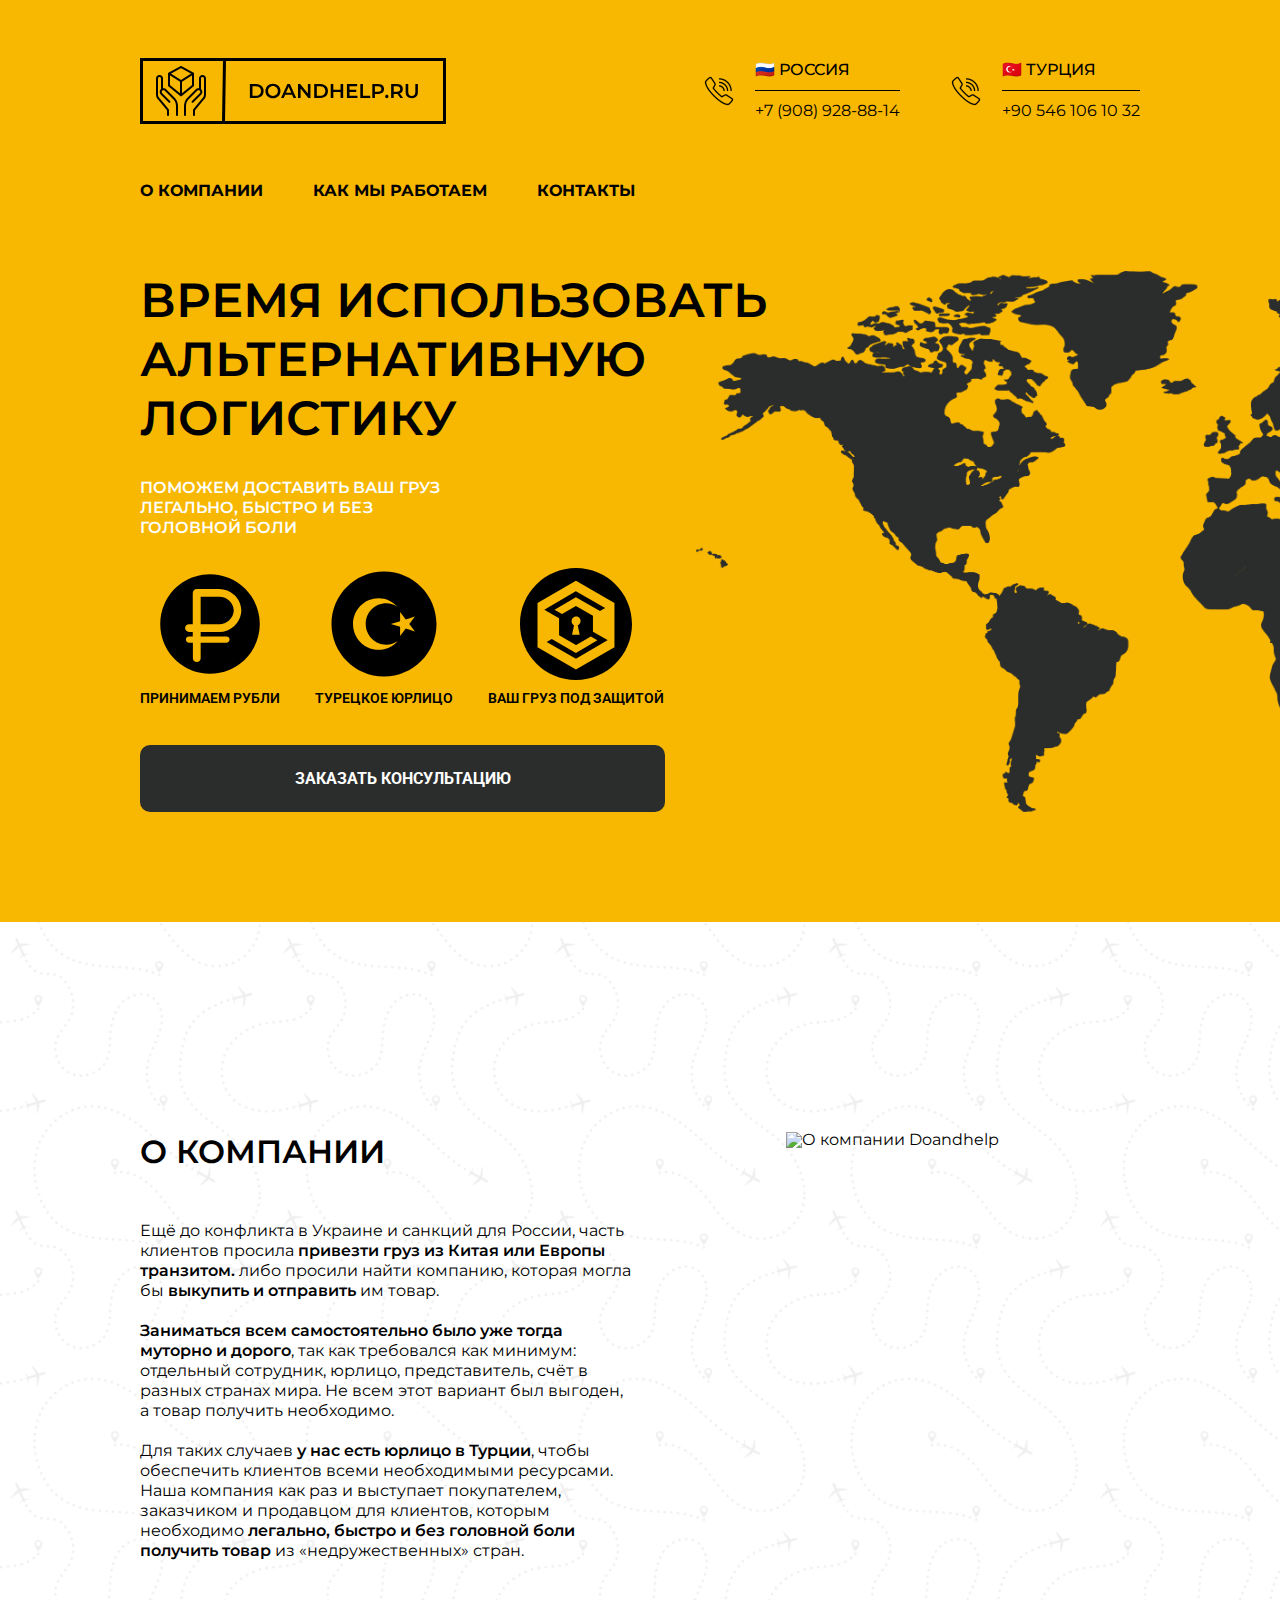
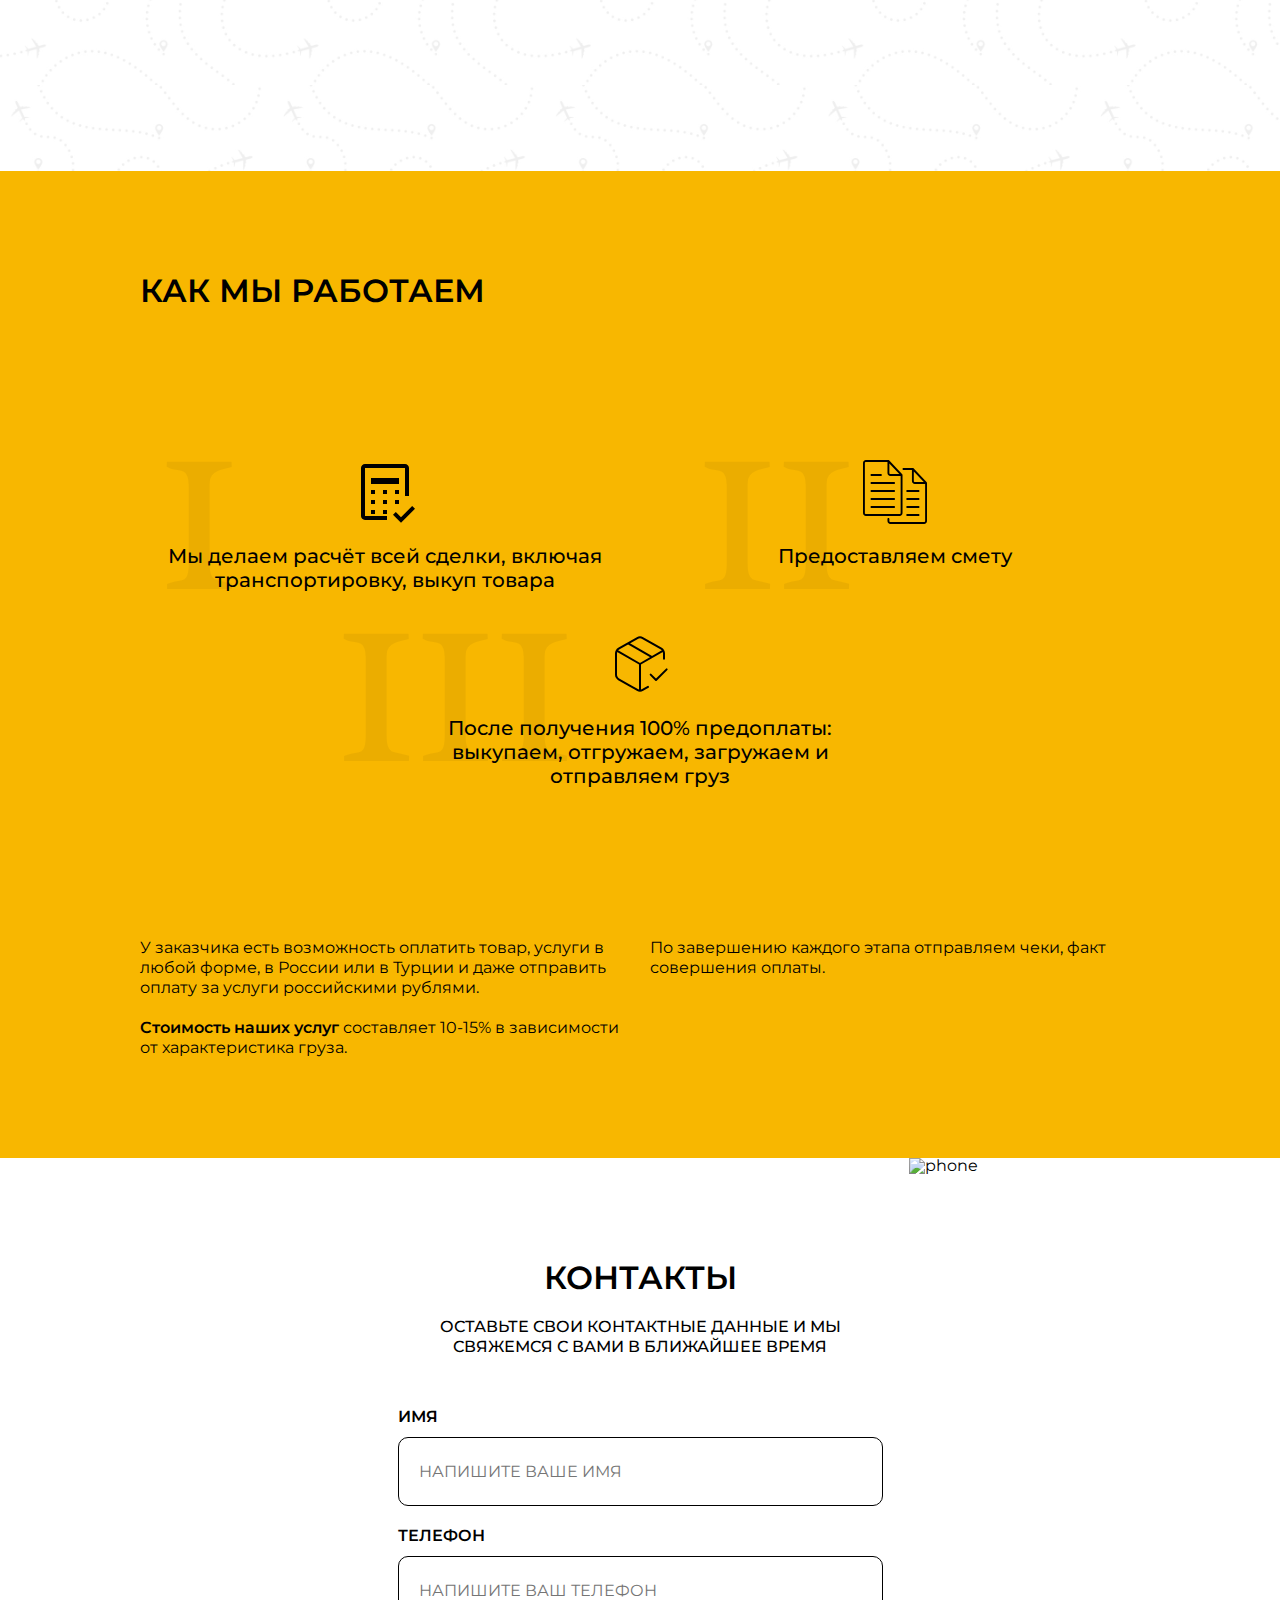
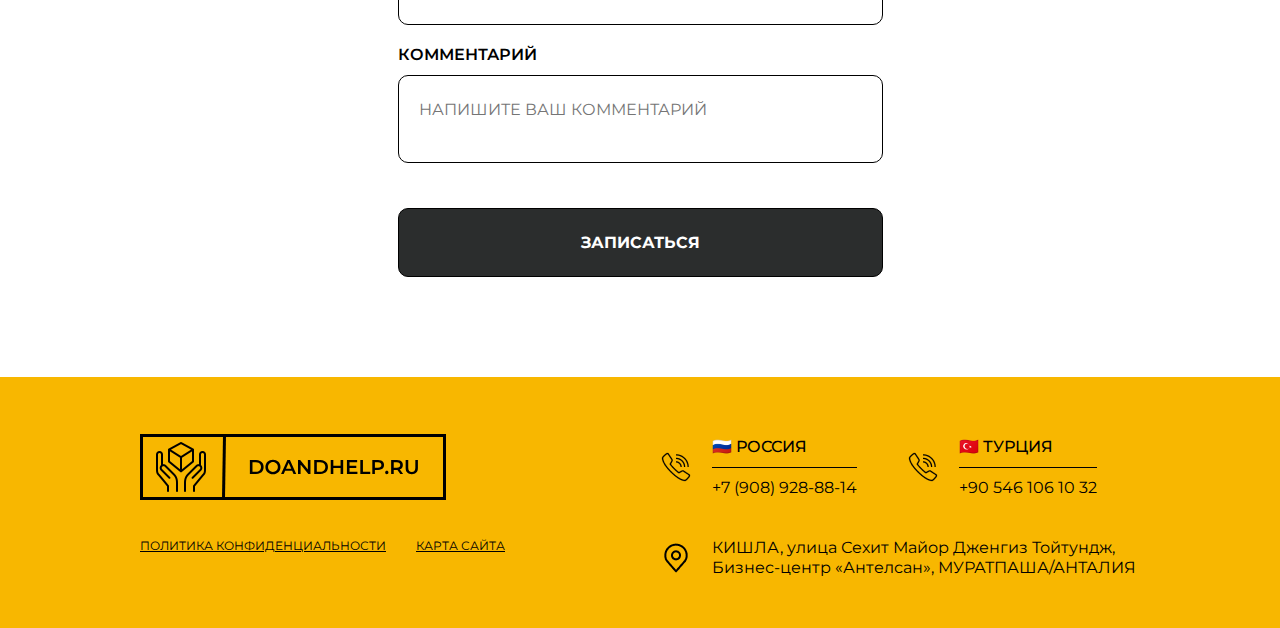
==== commit df7eb0fb: "Merge pull request #5 from shpilson/main" ====
--- a/index.html
+++ b/index.html
@@ -1,94 +1,289 @@
 <!DOCTYPE html>
 <html lang="ru">
-  <head>
-    <meta charset="UTF-8" />
-    <meta name="format-detection" content="telephone=no" />
-    <meta charset="utf-8" />
-    <meta name="viewport" content="width=device-width, initial-scale=1.0" />
-    <link rel="stylesheet" type="text/css" href="main/css/style.css?v=1" />
-    <link
-      href="https://fonts.googleapis.com/css2?family=Montserrat:ital,wght@0,400;0,500;0,600;0,700;1,400;1,600&display=swap"
-      rel="stylesheet"
-    />
-    <script src="main/js/main.js" defer></script>
-    <title>Title</title>
-  </head>
-
-  <body id="phone__menu-id-body">
-    <div class="wrapper">
-      <header class="header">
+
+<head>
+  <meta charset="UTF-8" />
+  <meta name="format-detection" content="telephone=no" />
+  <meta charset="utf-8" />
+  <meta name="viewport" content="width=device-width, initial-scale=1.0" />
+
+  <link rel="stylesheet" type="text/css" href="main/css/style.css?v=1" />
+  <link rel="stylesheet" href="https://cdn.jsdelivr.net/npm/sweetalert2@7.12.15/dist/sweetalert2.min.css" />
+  <link
+    href="https://fonts.googleapis.com/css2?family=Montserrat:ital,wght@0,400;0,500;0,600;0,700;1,400;1,600&display=swap"
+    rel="stylesheet" />
+  <script src="main/js/main.js" defer></script>
+  <title>DOANDHELP – время использовать альтерантивную логистику</title>
+
+  <meta name="keywords" content="транзит, параллельный импорт, через Турцию, санкции, эмбарго, застрял груз, 
+    турецкий транзит, реэкспорт, второй поставщик, посредник, Турция, проблема импорта, импорт в рф" />
+  <meta name="description" content="Поможем доставить ваш груз легально, быстро и без головной боли" />
+  <meta name="author" content="studio.kowalenko.net" />
+
+  <!-- Yandex.Metrika counter -->
+  <script type="text/javascript">
+    (function (m, e, t, r, i, k, a) {
+      m[i] = m[i] || function () { (m[i].a = m[i].a || []).push(arguments) };
+      m[i].l = 1 * new Date(); k = e.createElement(t), a = e.getElementsByTagName(t)[0], k.async = 1, k.src = r, a.parentNode.insertBefore(k, a)
+    })
+      (window, document, "script", "https://mc.yandex.ru/metrika/tag.js", "ym");
+
+    ym(89529183, "init", {
+      clickmap: true,
+      trackLinks: true,
+      accurateTrackBounce: true
+    });
+  </script>
+  <noscript>
+    <div><img src="https://mc.yandex.ru/watch/89529183" style="position:absolute; left:-9999px;" alt="" /></div>
+  </noscript>
+  <!-- /Yandex.Metrika counter -->
+</head>
+
+<body id="phone__menu-id-body">
+  <div class="wrapper">
+    <header class="header">
+      <div class="container">
+        <div class="info__top d-flex-wrap">
+          <div class="logo">
+            <img src="main/img/icon/logo.svg" alt="" />
+          </div>
+          <div class="phone__menu">
+            <div class="phone__open js-phone__open">
+              <svg>
+                <use xlink:href="/main/sprite/icon.svg#menu-btn"></use>
+              </svg>
+            </div>
+            <nav id="phone__menu-id" class="phone__menu-nav">
+              <div class="container">
+                <div class="phone__main">
+                  <div class="phone__top">
+                    <div class="logo">
+                      <img src="main/img/icon/logo.svg" alt="" />
+                    </div>
+                    <div class="phone__close js-phone__close">
+                      <svg>
+                        <use xlink:href="main/sprite/icon.svg#close-btn"></use>
+                      </svg>
+                    </div>
+                  </div>
+                  <ul class="phone__menu-ul">
+                    <li class="phone__menu-li">
+                      <a href="#about" class="phone__menu-a js-phone__close">О компании</a>
+                    </li>
+                    <li class="phone__menu-li">
+                      <a href="#work" class="phone__menu-a js-phone__close">как мы работаем</a>
+                    </li>
+                    <li class="phone__menu-li">
+                      <a href="#contacts" class="phone__menu-a js-phone__close">контакты</a>
+                    </li>
+                  </ul>
+                  <div class="phone__bottom">
+                    <h3>
+                      поможем доставить ваш груз легально, быстро и без
+                      головной боли
+                    </h3>
+                    <ul class="d-flex">
+                      <li class="d-flex">
+                        <ul>
+                          <li class="info__country">🇷🇺 Россия</li>
+                          <li class="info__phone">
+                            <a href="tel:+79089288814">+7 (908) 928-88-14</a>
+                          </li>
+                        </ul>
+                      </li>
+                      <li class="d-flex">
+                        <ul>
+                          <li class="info__country">🇹🇷 турция</li>
+                          <li class="info__phone">
+                            <a href="tel:+905461061032">+90 546 106 10 32</a>
+                          </li>
+                        </ul>
+                      </li>
+                    </ul>
+                  </div>
+                </div>
+              </div>
+            </nav>
+          </div>
+          <ul class="d-flex">
+            <li class="d-flex">
+              <ul>
+                <li class="info__country">🇷🇺 Россия</li>
+                <li class="info__phone">
+                  <a href="tel:+79089288814">+7 (908) 928-88-14</a>
+                </li>
+              </ul>
+            </li>
+            <li class="d-flex">
+              <ul>
+                <li class="info__country">🇹🇷 турция</li>
+                <li class="info__phone">
+                  <a href="tel:+905461061032">+90 546 106 10 32</a>
+                </li>
+              </ul>
+            </li>
+          </ul>
+        </div>
+        <div class="header__bottom">
+          <nav class="header__menu">
+            <ul class="header__menu-ul">
+              <li class="header__menu-li">
+                <a href="#about" class="menu__a">о компании</a>
+              </li>
+              <li class="header__menu-li">
+                <a href="#work" class="menu__a">как мы работаем</a>
+              </li>
+              <li class="header__menu-li">
+                <a href="#contacts" class="menu__a">контакты</a>
+              </li>
+            </ul>
+          </nav>
+        </div>
+      </div>
+    </header>
+
+    <main class="main">
+      <section class="section__main-back">
         <div class="container">
+          <div class="section__main">
+            <div class="title__main">
+              <h1>ВРЕМЯ ИСПОЛЬЗОВАТЬ<br />АЛЬТЕРНАТИВНУЮ<br />ЛОГИСТИКУ</h1>
+              <h3>
+                поможем доставить ваш груз<br />легально, быстро и без<br />головной
+                боли
+              </h3>
+            </div>
+            <div class="services">
+              <ul class="d-flex">
+                <li>принимаем рубли</li>
+                <li>турецкое юрлицо</li>
+                <li>ваш груз под защитой</li>
+              </ul>
+            </div>
+            <a href="#" class="btn btn__main d-flex js-popup__main">заказать консультацию</a>
+          </div>
+        </div>
+      </section>
+      <a name="about"></a>
+      <section class="section__about-back">
+        <div class="container">
+          <div class="section__about d-flex-wrap">
+            <article class="about__block-left">
+              <h2 class="title__block">О компании</h2>
+              <p class="text__block">
+                Ещё до конфликта в Украине и санкций для России, часть
+                клиентов просила
+                <span>привезти груз из Китая или Европы транзитом.</span> либо
+                просили найти компанию, которая могла бы
+                <span>выкупить и отправить</span> им товар.<br /><br />
+                <span>Заниматься всем самостоятельно было уже тогда муторно и
+                  дорого</span>, так как требовался как минимум: отдельный сотрудник,
+                юрлицо, представитель, счёт в разных странах мира. Не всем
+                этот вариант был выгоден, а товар получить необходимо.<br /><br />Для
+                таких случаев <span>у нас есть юрлицо в Турции</span>, чтобы
+                обеспечить клиентов всеми необходимыми ресурсами. Наша
+                компания как раз и выступает покупателем, заказчиком и
+                продавцом для клиентов, которым необходимо
+                <span>легально, быстро и без головной боли получить товар</span>
+                из «недружественных» стран.
+              </p>
+            </article>
+            <div class="about__block-right d-flex">
+              <div class="about__img">
+                <img src="/main/img/photo/about.webp" alt="О компании Doandhelp" />
+              </div>
+            </div>
+          </div>
+        </div>
+      </section>
+      <a name="work"></a>
+      <section class="section__work">
+        <div class="container">
+          <h2 class="title__block">Как мы работаем</h2>
+          <div class="work-grid">
+            <div class="work__block">
+              <p class="text__block text__block-one">
+                Мы делаем расчёт всей сделки, включая транспортировку, выкуп
+                товара<span>I</span>
+              </p>
+            </div>
+            <div class="work__block">
+              <p class="text__block text__block-two">
+                Предоставляем смету<span>II</span>
+              </p>
+            </div>
+            <div class="work__block work__block-big">
+              <p class="text__block text__block-three">
+                После получения 100% предоплаты: выкупаем, отгружаем,
+                загружаем и отправляем груз<span>III</span>
+              </p>
+            </div>
+          </div>
+          <div class="work__info-main d-flex-wrap">
+            <div class="work__info">
+              <p class="text__block">
+                У заказчика есть возможность оплатить товар, услуги в любой
+                форме, в России или в Турции и даже отправить оплату за услуги
+                российскими рублями.<br /><br />
+                <span>Стоимость наших услуг</span> составляет 10-15% в
+                зависимости от характеристика груза.
+              </p>
+            </div>
+            <div class="work__info">
+              <p class="text__block">
+                По завершению каждого этапа отправляем чеки, факт совершения
+                оплаты.
+              </p>
+            </div>
+          </div>
+        </div>
+      </section>
+      <a name="contacts"></a>
+      <section class="section__contacts">
+        <div class="phone__abs">
+          <img src="/main/img/photo/contact.webp" alt="phone" />
+        </div>
+        <div class="container">
+          <div class="contacts d-flex-col">
+            <h2 class="title__block">Контакты</h2>
+            <p>
+              Оставьте свои контактные данные и мы свяжемся с вами в ближайшее
+              время
+            </p>
+            <form id="contact-form">
+              <div class="contacts__form d-flex-col">
+                <div class="d-flex-col">
+                  <label class="input__label phone__label" for="name-form">Имя</label>
+                  <input type="text" name="client_name" id="name-form" class="input-lab phone-lab" required=""
+                    placeholder="Напишите ваше имя" />
+                </div>
+                <div class="d-flex-col">
+                  <label class="input__label phone__label" for="phone-form">Телефон</label>
+                  <input type="text" name="client_phone" id="phone-form" class="input-lab phone-lab" required=""
+                    placeholder="Напишите ваш телефон" />
+                </div>
+                <div class="d-flex-col">
+                  <label class="input__label phone__label" for="message-form">Комментарий</label>
+                  <textarea name="client_comment" class="input-lab phone-lab" required=""
+                    placeholder="Напишите ваш комментарий"></textarea>
+                </div>
+                <input type="submit" id="button" value="Записаться" class="contacts__submit input-lab btn" />
+              </div>
+            </form>
+          </div>
+        </div>
+      </section>
+    </main>
+
+    <a class="js-back__top btn" title="Наверх">&uarr;</a>
+
+    <footer class="footer">
+      <div class="container">
+        <div class="footer__main">
           <div class="info__top d-flex-wrap">
             <div class="logo">
               <img src="main/img/icon/logo.svg" alt="" />
-            </div>
-            <div class="phone__menu">
-              <div class="phone__open js-phone__open">
-                <svg>
-                  <use xlink:href="/main/sprite/icon.svg#menu-btn"></use>
-                </svg>
-              </div>
-              <nav id="phone__menu-id" class="phone__menu-nav">
-                <div class="container">
-                  <div class="phone__main">
-                    <div class="phone__top">
-                      <div class="logo">
-                        <img src="main/img/icon/logo.svg" alt="" />
-                      </div>
-                      <div class="phone__close js-phone__close">
-                        <svg>
-                          <use
-                            xlink:href="main/sprite/icon.svg#close-btn"
-                          ></use>
-                        </svg>
-                      </div>
-                    </div>
-                    <ul class="phone__menu-ul">
-                      <li class="phone__menu-li">
-                        <a href="#about" class="phone__menu-a js-phone__close"
-                          >О компании</a
-                        >
-                      </li>
-                      <li class="phone__menu-li">
-                        <a href="#work" class="phone__menu-a js-phone__close"
-                          >как мы работаем</a
-                        >
-                      </li>
-                      <li class="phone__menu-li">
-                        <a
-                          href="#contacts"
-                          class="phone__menu-a js-phone__close"
-                          >контакты</a
-                        >
-                      </li>
-                    </ul>
-                    <div class="phone__bottom">
-                      <h3>
-                        поможем доставить ваш груз легально, быстро и без
-                        головной боли
-                      </h3>
-                      <ul class="d-flex">
-                        <li class="d-flex">
-                          <ul>
-                            <li class="info__country">🇷🇺 Россия</li>
-                            <li class="info__phone">
-                              <a href="tel:+79089288814">+7 (908) 928-88-14</a>
-                            </li>
-                          </ul>
-                        </li>
-                        <li class="d-flex">
-                          <ul>
-                            <li class="info__country">🇹🇷 турция</li>
-                            <li class="info__phone">
-                              <a href="tel:+905461061032">+90 546 106 10 32</a>
-                            </li>
-                          </ul>
-                        </li>
-                      </ul>
-                    </div>
-                  </div>
-                </div>
-              </nav>
             </div>
             <ul class="d-flex">
               <li class="d-flex">
@@ -109,297 +304,132 @@
               </li>
             </ul>
           </div>
-          <div class="header__bottom">
-            <nav class="header__menu">
-              <ul class="header__menu-ul">
-                <li class="header__menu-li">
-                  <a href="#about" class="menu__a">о компании</a>
-                </li>
-                <li class="header__menu-li">
-                  <a href="#work" class="menu__a">как мы работаем</a>
-                </li>
-                <li class="header__menu-li">
-                  <a href="#contacts" class="menu__a">контакты</a>
-                </li>
-              </ul>
-            </nav>
-          </div>
-        </div>
-      </header>
-
-      <main class="main">
-        <section class="section__main-back">
-          <div class="container">
-            <div class="section__main">
-              <div class="title__main">
-                <h1>ВРЕМЯ ИСПОЛЬЗОВАТЬ<br />АЛЬТЕРНАТИВНУЮ<br />ЛОГИСТИКУ</h1>
-                <h3>
-                  поможем доставить ваш груз<br />легально, быстро и без<br />головной
-                  боли
-                </h3>
-              </div>
-              <div class="services">
-                <ul class="d-flex">
-                  <li>принимаем рубли</li>
-                  <li>турецкое юрлицо</li>
-                  <li>ваш груз под защитой</li>
-                </ul>
-              </div>
-              <a href="#" class="btn btn__main d-flex js-popup__main"
-                >заказать консультацию</a
-              >
-            </div>
-          </div>
-        </section>
-        <a name="about"></a>
-        <section class="section__about-back">
-          <div class="container">
-            <div class="section__about d-flex-wrap">
-              <article class="about__block-left">
-                <h2 class="title__block">О компании</h2>
-                <p class="text__block">
-                  Ещё до конфликта в Украине и санкций для России, часть
-                  клиентов просила
-                  <span>привезти груз из Китая или Европы транзитом.</span> либо
-                  просили найти компанию, которая могла бы
-                  <span>выкупить и отправить</span> им товар.<br /><br />
-                  <span
-                    >Заниматься всем самостоятельно было уже тогда муторно и
-                    дорого</span
-                  >, так как требовался как минимум: отдельный сотрудник,
-                  юрлицо, представитель, счёт в разных странах мира. Не всем
-                  этот вариант был выгоден, а товар получить необходимо.<br /><br />Для
-                  таких случаев <span>у нас есть юрлицо в Турции</span>, чтобы
-                  обеспечить клиентов всеми необходимыми ресурсами. Наша
-                  компания как раз и выступает покупателем, заказчиком и
-                  продавцом для клиентов, которым необходимо
-                  <span
-                    >легально, быстро и без головной боли получить товар</span
-                  >
-                  из «недружественных» стран.
-                </p>
-              </article>
-              <div class="about__block-right d-flex">
-                <div class="about__img">
-                  <img
-                    src="/main/img/photo/about.webp"
-                    alt="О компании Doandhelp"
-                  />
-                </div>
-              </div>
-            </div>
-          </div>
-        </section>
-        <a name="work"></a>
-        <section class="section__work">
-          <div class="container">
-            <h2 class="title__block">Как мы работаем</h2>
-            <div class="work-grid">
-              <div class="work__block">
-                <p class="text__block text__block-one">
-                  Мы делаем расчёт всей сделки, включая транспортировку, выкуп
-                  товара<span>I</span>
-                </p>
-              </div>
-              <div class="work__block">
-                <p class="text__block text__block-two">
-                  Предоставляем смету<span>II</span>
-                </p>
-              </div>
-              <div class="work__block work__block-big">
-                <p class="text__block text__block-three">
-                  После получения 100% предоплаты: выкупаем, отгружаем,
-                  загружаем и отправляем груз<span>III</span>
-                </p>
-              </div>
-            </div>
-            <div class="work__info-main d-flex-wrap">
-              <div class="work__info">
-                <p class="text__block">
-                  У заказчика есть возможность оплатить товар, услуги в любой
-                  форме, в России или в Турции и даже отправить оплату за услуги
-                  российскими рублями.<br /><br />
-                  <span>Стоимость наших услуг</span> составляет 10-15% в
-                  зависимости от характеристика груза.
-                </p>
-              </div>
-              <div class="work__info">
-                <p class="text__block">
-                  По завершению каждого этапа отправляем чеки, факт совершения
-                  оплаты.
-                </p>
-              </div>
-            </div>
-          </div>
-        </section>
-        <a name="contacts"></a>
-        <section class="section__contacts">
-          <div class="phone__abs">
-            <img src="/main/img/photo/contact.webp" alt="phone" />
-          </div>
-          <div class="container">
-            <div class="contacts d-flex-col">
-              <h2 class="title__block">Контакты</h2>
-              <p>
-                Оставьте свои контактные данные и мы свяжемся с вами в ближайшее
-                время
-              </p>
-              <form action="post">
-                <div class="contacts__form d-flex-col">
-                  <div class="d-flex-col">
-                    <label class="input__label" for="name-form">Имя</label>
-                    <input
-                      type="text"
-                      name="name-form"
-                      id="name-form"
-                      class="input-lab"
-                      required=""
-                      placeholder="Напишите ваше имя"
-                    />
-                  </div>
-                  <div class="d-flex-col">
-                    <label class="input__label" for="phone-form">Телефон</label>
-                    <input
-                      type="text"
-                      name="phone-form"
-                      id="phone-form"
-                      class="input-lab"
-                      required=""
-                      placeholder="Напишите ваш телефон"
-                    />
-                  </div>
-                  <div class="d-flex-col">
-                    <label class="input__label" for="message-form"
-                      >Комментарий</label
-                    >
-                    <textarea
-                      name="message-form"
-                      class="input-lab"
-                      required=""
-                      placeholder="Напишите ваш комментарий"
-                    ></textarea>
-                  </div>
-                  <input
-                    type="submit"
-                    id="button-form"
-                    value="Записаться"
-                    class="contacts__submit input-lab btn"
-                  />
-                </div>
-              </form>
-            </div>
-          </div>
-        </section>
-      </main>
-
-      <a class="js-back__top btn" title="Наверх">&uarr;</a>
-
-      <footer class="footer">
-        <div class="container">
-          <div class="footer__main">
-            <div class="info__top d-flex-wrap">
-              <div class="logo">
-                <img src="main/img/icon/logo.svg" alt="" />
-              </div>
-              <ul class="d-flex">
-                <li class="d-flex">
-                  <ul>
-                    <li class="info__country">🇷🇺 Россия</li>
-                    <li class="info__phone">
-                      <a href="tel:+79089288814">+7 (908) 928-88-14</a>
-                    </li>
-                  </ul>
-                </li>
-                <li class="d-flex">
-                  <ul>
-                    <li class="info__country">🇹🇷 турция</li>
-                    <li class="info__phone">
-                      <a href="tel:+905461061032">+90 546 106 10 32</a>
-                    </li>
-                  </ul>
-                </li>
-              </ul>
-            </div>
-            <div class="footer__bottom">
-              <div class="d-flex-wrap">
-                <div class="footer__info footer__info-left d-flex-wrap">
-                  <a href="main/download/text.rar" download=""
-                    >Политика конфидециальности</a
-                  >
-                  <a href="/sitemap.xml">карта сайта</a>
-                </div>
-                <div class="footer__info footer__info-right d-flex">
-                  <span
-                    >КИШЛА, улица Сехит Майор Дженгиз Тойтундж, Бизнес-центр
-                    «Антелсан», МУРАТПАША/АНТАЛИЯ</span
-                  >
-                </div>
-              </div>
-            </div>
-          </div>
-        </div>
-      </footer>
-      <div class="main__popup">
-        <div class="cart-body">
-          <div class="cart-close"></div>
-          <div class="phone__abs">
-            <img src="/main/img/photo/contact.png" alt="phone" />
-          </div>
-          <div class="contacts d-flex-col">
-            <p>
-              Оставьте свои контактные данные и мы свяжемся с вами в ближайшее
-              время
-            </p>
-            <form action="post">
-              <div class="contacts__form d-flex-col">
-                <div class="d-flex-col">
-                  <label class="input__label phone__label" for="name-form"
-                    >Имя</label
-                  >
-                  <input
-                    type="text"
-                    name="name-form"
-                    id="name-form"
-                    class="input-lab phone-lab"
-                    required=""
-                    placeholder="Напишите ваше имя"
-                  />
-                </div>
-                <div class="d-flex-col">
-                  <label class="input__label phone__label" for="phone-form"
-                    >Телефон</label
-                  >
-                  <input
-                    type="text"
-                    name="phone-form"
-                    id="phone-form"
-                    class="input-lab phone-lab"
-                    required=""
-                    placeholder="Напишите ваш телефон"
-                  />
-                </div>
-                <div class="d-flex-col">
-                  <label class="input__label phone__label" for="message-form"
-                    >Комментарий</label
-                  >
-                  <textarea
-                    name="message-form"
-                    class="input-lab phone-lab"
-                    required=""
-                    placeholder="Напишите ваш комментарий"
-                  ></textarea>
-                </div>
-                <input
-                  type="submit"
-                  id="button-form"
-                  value="Записаться"
-                  class="contacts__submit input-lab btn"
-                />
-              </div>
-            </form>
-          </div>
+          <div class="footer__bottom">
+            <div class="d-flex-wrap">
+              <div class="footer__info footer__info-left d-flex-wrap">
+                <a href="/privacy.docx" target="_blank" download="">Политика конфиденциальности</a>
+                <a href="#">карта сайта</a>
+              </div>
+              <div class="footer__info footer__info-right d-flex">
+                <span>КИШЛА, улица Сехит Майор Дженгиз Тойтундж, Бизнес-центр
+                  «Антелсан», МУРАТПАША/АНТАЛИЯ</span>
+              </div>
+            </div>
+          </div>
+        </div>
+      </div>
+    </footer>
+    <div class="main__popup">
+      <div class="cart-body">
+        <div class="cart-close"></div>
+        <div class="phone__abs">
+          <img src="/main/img/photo/contact.png" alt="phone" />
+        </div>
+        <div class="contacts d-flex-col">
+          <p>
+            Оставьте свои контактные данные и мы свяжемся с вами в ближайшее
+            время
+          </p>
+          <form id="contact-form-popup">
+            <div class="contacts__form d-flex-col">
+              <div class="d-flex-col">
+                <label class="input__label phone__label" for="name-form">Имя</label>
+                <input type="text" name="client_name" id="name-form" class="input-lab phone-lab" required=""
+                  placeholder="Напишите ваше имя" />
+              </div>
+              <div class="d-flex-col">
+                <label class="input__label phone__label" for="phone-form">Телефон</label>
+                <input type="text" name="client_phone" id="phone-form" class="input-lab phone-lab" required=""
+                  placeholder="Напишите ваш телефон" />
+              </div>
+              <div class="d-flex-col">
+                <label class="input__label phone__label" for="message-form">Комментарий</label>
+                <textarea name="client_comment" class="input-lab phone-lab" required=""
+                  placeholder="Напишите ваш комментарий"></textarea>
+              </div>
+              <input type="submit" id="button" value="Записаться" class="contacts__submit input-lab btn" />
+            </div>
+          </form>
         </div>
       </div>
     </div>
-  </body>
-</html>
+  </div>
+
+  <script type="text/javascript" src="https://cdn.jsdelivr.net/npm/emailjs-com@3/dist/email.min.js"></script>
+
+  <script type="text/javascript">
+    emailjs.init("ydD3ol2d0T4nRSLeD");
+  </script>
+
+  <script type="text/javascript">
+    const btn = document.getElementById("button");
+
+    document
+      .getElementById("contact-form")
+      .addEventListener("submit", function (event) {
+        event.preventDefault();
+
+        btn.value = "Отправка...";
+
+        const serviceID = "default_service";
+        const templateID = "template_ozkbogg";
+
+        emailjs.sendForm(serviceID, templateID, this).then(
+          () => {
+            btn.value = "Успешно отправлено";
+            swal({
+              type: "success",
+              title: "Заявка отправлена!",
+              text: "Скоро мы свяжемся с Вами",
+              background: "white",
+              allowEnterKey: false,
+              confirmButtonColor: "#f8b700",
+              timer: 3000,
+            });
+          },
+          (err) => {
+            btn.value = "Ошибка... Попробуйте ещё раз";
+            alert(JSON.stringify(err));
+          }
+        );
+      });
+  </script>
+
+  <script type="text/javascript">
+    const btn2 = document.getElementById("button");
+
+    document
+      .getElementById("contact-form-popup")
+      .addEventListener("submit", function (event) {
+        event.preventDefault();
+
+        btn2.value = "Отправка...";
+
+        const serviceID = "default_service";
+        const templateID = "template_ozkbogg";
+
+        emailjs.sendForm(serviceID, templateID, this).then(
+          () => {
+            btn2.value = "Успешно отправлено";
+            swal({
+              type: "success",
+              title: "Заявка отправлена!",
+              text: "Скоро мы свяжемся с Вами",
+              background: "white",
+              allowEnterKey: false,
+              confirmButtonColor: "#f8b700",
+              timer: 3000,
+            });
+          },
+          (err) => {
+            btn2.value = "Ошибка... Попробуйте ещё раз";
+            alert(JSON.stringify(err));
+          }
+        );
+      });
+  </script>
+
+  <script src="https://cdn.jsdelivr.net/npm/sweetalert2@7.12.15/dist/sweetalert2.all.min.js"></script>
+</body>
+
+</html>